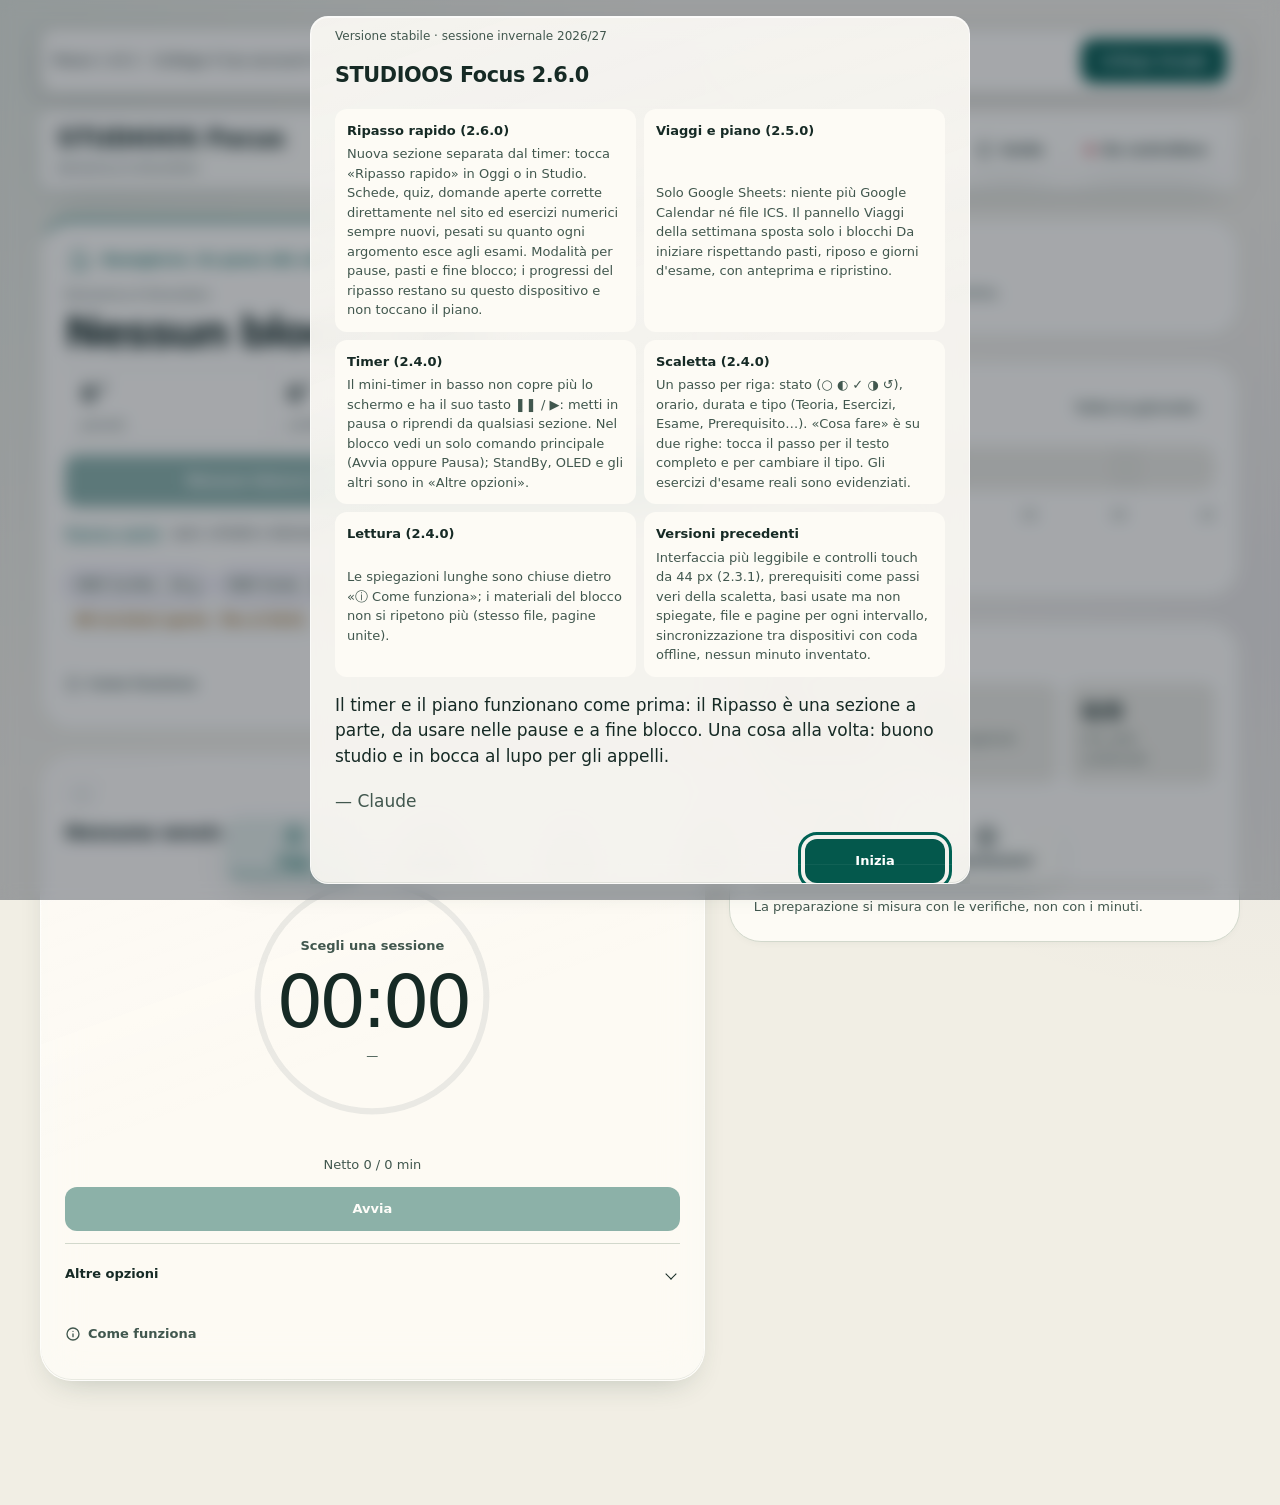
==== index.html @ 2d92e329 "Align installed PWA shell colors with Banco di studio" ====
<!DOCTYPE html>
<html lang="it">
<head>
<meta charset="utf-8">
<meta name="viewport" content="width=device-width, initial-scale=1, viewport-fit=cover">
<meta name="color-scheme" content="light dark">
<meta name="apple-mobile-web-app-capable" content="yes">
<meta name="apple-mobile-web-app-status-bar-style" content="black-translucent">
<meta name="apple-mobile-web-app-title" content="Focus">
<meta name="theme-color" content="#f1eee4" media="(prefers-color-scheme: light)">
<meta name="theme-color" content="#111a16" media="(prefers-color-scheme: dark)">
<link rel="manifest" href="manifest.webmanifest">
<link rel="icon" href="icons/favicon-64.png" sizes="64x64">
<link rel="apple-touch-icon" href="icons/apple-touch-icon.png">
<meta name="mobile-web-app-capable" content="yes">
<meta name="referrer" content="no-referrer">
<meta name="robots" content="noindex,nofollow">
<meta http-equiv="Content-Security-Policy" content="default-src 'self'; script-src 'self' 'sha256-+vy4yaT4BVRBzzBTDCI1Nw9qdZ+/wVOTo+uFR0n8tc4='; style-src 'self' 'unsafe-inline'; img-src 'self' data: blob:; media-src 'self' data: blob:; font-src 'self' data:; connect-src 'self' https://sheets.googleapis.com https://www.googleapis.com https://oauth2.googleapis.com; frame-src 'none'; worker-src 'self'; manifest-src 'self'; base-uri 'self'; form-action 'none'; object-src 'none'">
<title>STUDIOOS Focus</title>
<link rel="stylesheet" href="tokens.css">
<link rel="stylesheet" href="refinement.css">
<link rel="stylesheet" href="interaction.css">
<link rel="stylesheet" href="ios.css">
<link rel="stylesheet" href="liquid.css">
<link rel="stylesheet" href="learning.css">
<!-- Fetch the original scripts together; their execution order and attributes stay intact. -->
<link rel="preload" as="script" href="sync.js">
<link rel="preload" as="script" href="picker-config.js">
<link rel="preload" as="script" href="adapter.js">
<link rel="preload" as="script" href="progress.js">
<link rel="preload" as="script" href="career.js">
<link rel="preload" as="script" href="learning.js">
<link rel="preload" as="script" href="motion.js">
<link rel="preload" as="script" href="navigation.js">
<link rel="preload" as="script" href="app.js">
<link rel="preload" as="script" href="learning-ui.js">
<link rel="preload" as="script" href="liquid.js">
<link rel="preload" as="script" href="prerequisites.js">
<link rel="preload" as="script" href="sections.js">
<link rel="preload" as="script" href="release.js">
<link rel="preload" as="script" href="compact.js">
<link rel="preload" as="script" href="ui-glass-effects.js">
</head>
<body>
<div id="aurora" aria-hidden="true"><i></i><i></i><i></i></div>
<div id="pwaTop" class="pwatop"></div>
<main>
<header class="top">
  <div class="brand"><h1>STUDIOOS Focus</h1><span id="todayLbl">Sessione invernale 2026/27</span></div>
  <button type="button" class="btn ui-glass-guide-open" popovertarget="ui-glass-guide"><svg aria-hidden="true" focusable="false" viewBox="0 0 24 24" width="20" height="20" fill="none" stroke="currentColor" stroke-width="2" stroke-linecap="round" stroke-linejoin="round"><circle cx="12" cy="12" r="9"/><path d="M12 16v-4M12 8h.01"/></svg><span>Guida</span></button>
  <div class="chips" aria-label="Stato dei collegamenti">
    <span id="cSh" class="pill">Sheets …</span><span id="cDb" class="pill">Archivio …</span><span id="cQ" class="pill warn" hidden></span><span id="cSync" class="pill"><i class="syncdot" id="syncDot"></i><span id="syncTxt">Sync</span></span>
  </div>
</header>
<nav id="tabbar" class="bar" role="tablist" aria-label="Sezioni">
  <span id="tabInd" aria-hidden="true"></span>
  <button class="tab" role="tab" data-v="focus" id="t-focus" aria-controls="v-focus"><svg aria-hidden="true" focusable="false" viewBox="0 0 24 24"><circle cx="12" cy="13" r="8"/><path d="M12 9v4l2.5 2.5M9 2h6"/></svg><span class="tlbl" data-short="Oggi">Oggi</span></button>
  <button class="tab" role="tab" data-v="giorno" id="t-giorno" aria-controls="v-giorno"><svg aria-hidden="true" focusable="false" viewBox="0 0 24 24"><rect x="3" y="4" width="18" height="17" rx="3"/><path d="M3 9h18M8 2v4M16 2v4M7 13h4M7 17h7"/></svg><span class="tlbl" data-short="Agenda">Calendario</span></button>
  <button class="tab" role="tab" data-v="piano" id="t-piano" aria-controls="v-piano"><svg aria-hidden="true" focusable="false" viewBox="0 0 24 24"><path d="M4 5h16v11H8l-4 4z"/><path d="M8 9h8M8 12h5"/></svg><span class="tlbl" data-short="Piano">Piano</span><span class="badge" id="pBadge" hidden>0</span></button>
  <button class="tab" role="tab" data-v="registro" id="t-registro" aria-controls="v-registro"><svg aria-hidden="true" focusable="false" viewBox="0 0 24 24"><path d="M6 3h9l4 4v14H6z"/><path d="M14 3v5h5M9 13h7M9 17h5"/></svg><span class="tlbl" data-short="Studio">Studio</span></button>
  <button class="tab" role="tab" data-v="settimana" id="t-settimana" aria-controls="v-settimana"><svg aria-hidden="true" focusable="false" viewBox="0 0 24 24"><path d="M4 20V10M10 20V4M16 20v-7M22 20H2"/></svg><span class="tlbl" data-short="Analisi">Analisi</span></button>
  <button class="tab" role="tab" data-v="impostazioni" id="t-impostazioni" aria-controls="v-impostazioni"><svg aria-hidden="true" focusable="false" viewBox="0 0 24 24"><circle cx="12" cy="12" r="3"/><path d="M19.4 15a1.7 1.7 0 0 0 .3 1.8l.1.1a2 2 0 1 1-2.8 2.8l-.1-.1a1.7 1.7 0 0 0-1.8-.3 1.7 1.7 0 0 0-1 1.5V21a2 2 0 1 1-4 0v-.1a1.7 1.7 0 0 0-1.1-1.5 1.7 1.7 0 0 0-1.8.3l-.1.1a2 2 0 1 1-2.8-2.8l.1-.1a1.7 1.7 0 0 0 .3-1.8 1.7 1.7 0 0 0-1.5-1H3a2 2 0 1 1 0-4h.1A1.7 1.7 0 0 0 4.6 9a1.7 1.7 0 0 0-.3-1.8l-.1-.1a2 2 0 1 1 2.8-2.8l.1.1a1.7 1.7 0 0 0 1.8.3H9a1.7 1.7 0 0 0 1-1.5V3a2 2 0 1 1 4 0v.1a1.7 1.7 0 0 0 1 1.5 1.7 1.7 0 0 0 1.8-.3l.1-.1a2 2 0 1 1 2.8 2.8l-.1.1a1.7 1.7 0 0 0-.3 1.8V9a1.7 1.7 0 0 0 1.5 1H21a2 2 0 1 1 0 4h-.1a1.7 1.7 0 0 0-1.5 1z"/></svg><span class="tlbl" data-short="Opzioni">Impostazioni</span></button>
  
  
  
  
  
</nav>
<div id="recover" class="banner" hidden></div>

<!-- ================= FOCUS ================= -->
<section class="view" id="v-focus" role="tabpanel" aria-labelledby="t-focus">
  <div class="stack">
    <article class="card today" id="todayCard" aria-labelledby="tdHead">
      <div class="daily-greeting"><svg viewBox="0 0 40 40" aria-hidden="true"><path d="M9 18h19v9a9 9 0 0 1-18 0v-9Zm19 2h3a4 4 0 0 1 0 8h-3M9 34h21M15 6c-4 4 4 4 0 8M23 4c-4 4 4 4 0 8"/></svg><span id="dailyGreeting">Il tuo spazio per studiare</span></div>
      <div class="row"><div class="sp"><div class="mute small" id="tdDate"></div><h2 id="tdHead">Oggi</h2></div><button class="pill" id="tdPend" hidden></button></div>
      <div class="tdkpi" id="tdKpi"></div>
      <button class="btn primary big" id="bStudy">Inizia a studiare</button>
      <div id="tdNext" class="small"></div>
      <div id="tdTodo" class="small"></div>
      <p class="small"><a href="ripasso/">Ripasso rapido</a> · quiz, schede e domande aperte per pause, pasti e fine blocco</p>
      <div class="chips" id="tdExams" style="margin-top:8px"></div>
      <p class="small mute exam-focus-date"><strong>OOP · 12 febbraio 2027</strong> <span>Data comunicata a lezione; orario e iscrizione da verificare su AlmaEsami.</span></p>
    </article>
    <article class="card" id="focusCard" aria-labelledby="fTitle">
      <div class="hero-top hideable"><span id="fSub" class="pill">—</span><span id="fTime" class="mute small"></span><span class="sp"></span><span id="fFlag" class="flag"></span></div>
      <h2 id="fTitle" class="hideable">Nessuna sessione aperta</h2>
      <div class="ring-wrap">
        <div id="breath" hidden></div>
        <svg id="ring" viewBox="0 0 300 300" aria-hidden="true">
          <defs><linearGradient id="rg" x1="0" y1="0" x2="1" y2="1"><stop offset="0" stop-color="var(--tint)"/><stop offset="1" stop-color="var(--acc)"/></linearGradient></defs>
          <circle class="track" cx="150" cy="150" r="132"/>
          <circle class="ph" id="ringPh" cx="150" cy="150" r="132"/>
          <circle class="net" id="ringNet" cx="150" cy="150" r="114"/>
        </svg>
        <div class="ring-center"><div id="phase" aria-live="polite">Scegli una sessione</div><div id="timer" role="timer" aria-label="Tempo">00:00</div><div id="nextInfo" class="mute small">—</div></div>
      </div>
      <p class="center small hideable" id="netInfo">Netto 0 / 0 min</p>
      <p class="plan hideable" id="planInfo"></p>
      <div class="controls hideable">
        <button class="btn primary" id="bStart" disabled>Avvia</button>
        <button class="btn" id="bPause" disabled>Pausa</button>
        <button class="btn" id="bInt" disabled>Interrompi</button>
        <button class="btn" id="bExt" disabled hidden>+10 min</button>
        <button class="btn" id="bDone" disabled>Concludi…</button>
      </div>
      <details class="more-ctl hideable"><summary>Altre opzioni</summary><div class="controls minor">
        <button class="btn ghost" id="bStandby">StandBy</button>
        <button class="btn ghost" id="bOled" aria-pressed="false">OLED</button>
        <button class="btn ghost" id="bFull">Schermo intero</button>
        <button class="btn ghost" id="bHide">Solo timer</button>
        <button class="btn ghost" id="bTired" disabled title="Cicli più brevi e pause più lunghe da adesso">Sono stanco</button>
      </div></details>
      <p class="center mute small hideable kbd-help"><span class="kbd">Spazio</span> avvia/pausa · <span class="kbd">C</span> concludi · <span class="kbd">S</span> StandBy · <span class="kbd">O</span> OLED · <span class="kbd">E</span> +10 min · <span class="kbd">F</span> schermo intero · <span class="kbd">1–6</span> sezioni</p>
    </article>
    <article class="card study-checkin" id="studyCheckin" hidden>
      <details id="studyCheckinDetails"><summary>Il punto dello studio <span class="small mute" id="studyCheckinHint">Argomento e come ti senti</span></summary>
        <label for="studyTopic">Argomento su cui stai lavorando</label><select id="studyTopic"></select>
        <label for="studyActivity">Attività di questo intervallo</label><select id="studyActivity"><option value="">Non classificata</option><option value="theory">Teoria e richiamo</option><option value="practice">Esercizi e laboratorio</option><option value="exam">Simulazione d'esame</option></select>
        <div class="study-ratings" id="studyRatings"></div>
        <label for="studyCheckpointNote">Punto raggiunto, pagina o esercizio</label><input id="studyCheckpointNote" maxlength="1000" placeholder="Es. E2.2, primo tentativo: da controllare i segni">
        <div class="row"><button class="btn" id="studySave">Salva il punto</button><button class="btn ghost" id="studyTutor">Chiedi al tutor</button></div>
        <p class="small mute">Le valutazioni sono facoltative. Il tempo conta solo dopo la conferma della sessione; il punto si sincronizza con il timer.</p>
      </details>
      <div id="studyPrerequisites"></div>
    </article>
    <article class="card" id="scalettaCard" hidden>
      <div class="row"><h3 class="sp">Scaletta del blocco</h3><span id="stepCount" class="mute small"></span></div>
      <ol class="steps" id="steps"></ol>
      <p class="mute small steps-hint">○ da iniziare · ◐ in corso · ✓ fatto · ◑ parziale · ↺ da recuperare. Tocca un passo per il testo completo. L'esito del blocco si conferma con «Concludi».</p>
    </article>
    <article class="card" id="detail" hidden>
      <details><summary>Criterio di completamento</summary><pre class="cons" id="dCrit"></pre></details>
      <details><summary>Consegna completa</summary><pre class="cons" id="dCons"></pre></details>
      <details><summary>Materiali</summary><div id="dMatList" class="small"></div><pre class="cons" id="dMat" hidden></pre><p><a id="dOpen" href="#" target="_blank" rel="noopener">Apri la cartella o il file su Drive</a> <span class="mute small">(il timer continua)</span></p></details>
      <label for="notes">Note della sessione (punto di arresto, pagina, esercizio)</label>
      <textarea id="notes" rows="3"></textarea>
      <details><summary>Errori di questo blocco</summary>
        <div id="errList" class="small"></div>
        <label for="eTxt">Errore o lacuna</label><input id="eTxt" type="text">
        <label for="eFix">Correzione o regola giusta</label><input id="eFix" type="text">
        <div class="row" style="margin-top:6px"><button class="btn" id="bErr">Registra errore</button></div>
      </details>
    </article>
  </div>
  <div class="stack side">
    <article class="card" id="nextCard"><h3>Adesso</h3><div id="nextBody" class="small">—</div></article>
    <article class="card"><div class="row"><h3 class="sp" id="miniLbl">Oggi</h3><button class="btn ghost" id="goDay">Tutta la giornata</button></div>
      <div class="tl" id="tlMini" aria-hidden="true"></div><div class="tl-ax"><span>07</span><span>10</span><span>13</span><span>16</span><span>19</span><span>22</span></div>
      <div id="mini" class="small"></div></article>
    <article class="card" id="stats"><h3>Bilancio del giorno</h3><div id="statBody" class="small">—</div></article>
  </div>
</section>

<!-- ================= GIORNO ================= -->
<section class="view" id="v-giorno" role="tabpanel" aria-labelledby="t-giorno">
  <article class="card">
    <div class="daynav"><button class="btn" id="dPrev" aria-label="Giorno precedente">‹</button><strong id="dLabel">—</strong><button class="btn" id="dToday">Oggi</button><button class="btn" id="dNext" aria-label="Giorno successivo">›</button></div>
    <div class="tl" id="tlDay" aria-hidden="true"></div><div class="tl-ax"><span>07:00</span><span>10:00</span><span>13:00</span><span>16:00</span><span>19:00</span><span>22:30</span></div>
    <div id="dayKpi" class="kpis"></div>
    <div id="sessions"><p class="mute ui-initial-loading">Caricamento…</p></div>
    <div class="row"><button class="btn ghost" id="bReload">Aggiorna da PROGRAMMA</button><span class="mute small sp">Orari e minuti vengono da PROGRAMMA (Google Sheets).</span></div>
  </article>
</section>

<!-- ================= SETTIMANA ================= -->
<section class="view" id="v-settimana" role="tabpanel" aria-labelledby="t-settimana">
  <article class="card learning-card" aria-labelledby="learningTitle">
    <div class="row"><div class="sp"><span class="eyebrow">Quello che hai fatto davvero</span><h2 id="learningTitle">Il tuo ritmo</h2></div><button class="btn ghost" id="studyContext">Copia contesto per il tutor</button></div>
    <p class="small mute" id="learningInfo"></p><div id="learningKpis" class="kpis"></div>
    <div id="learningDays" class="learning-days" aria-label="Studio confermato negli ultimi 14 giorni"></div>
    <details><summary>Attività, energia e concentrazione</summary><div id="learningActivity"></div><div id="learningRatings"></div><div id="learningInterruptions"></div></details>
    <details><summary>Le fasce in cui studi</summary><div id="learningHeat" class="learning-heat"></div><p class="small mute">Minuti misurati per ora di Roma. I suggerimenti richiedono almeno 5 sessioni e 3 giorni; concentrazione ed energia sono autovalutazioni.</p></details>
    <details><summary>Pesi basati sui tempi reali</summary><div id="learningWeights"></div><p class="small mute">Una proposta richiede almeno 5 blocchi verificati su 3 giorni, contenuti invariati e tempo misurato. Le correzioni suggerite restano entro ±20% e richiedono approvazione.</p></details>
  </article>
  <article class="card topic-card" aria-labelledby="topicTitle">
    <div class="row"><h2 id="topicTitle" class="sp">Argomento per argomento</h2><select id="topicSubject" aria-label="Materia degli argomenti"><option value="">Tutte</option><option>MDP</option><option>BD</option><option>MN</option><option>OOP</option><option>RETI</option></select></div>
    <input id="topicSearch" type="search" placeholder="Cerca un argomento" aria-label="Cerca un argomento"><div id="topicList"></div>
    <p class="small mute">Copertura dichiarata, tempo misurato, fiducia e prove autonome restano separati. Se la consegna non distingue le unità, il dato è a livello di blocco. I minuti di blocchi con più argomenti restano non attribuiti finché scegli l'argomento.</p>
  </article>
  <article class="card progress-card" aria-labelledby="prTitle">
    <div class="row"><div class="sp"><span class="eyebrow">Un passo alla volta</span><h2 id="prTitle">La tua preparazione</h2></div><select id="prSubject" aria-label="Materia per le percentuali"><option value="">Tutte le materie</option><option>MDP</option><option>BD</option><option>MN</option><option>OOP</option><option>RETI</option></select></div>
    <p class="small mute">Copertura del piano attivo basata sui completamenti dichiarati. Il timer, da solo, non completa le attività.</p>
    <div id="prMetrics" class="progress-grid"></div><details class="ui-glass-details"><summary>Qualità e limiti dei dati</summary><p id="prQuality" class="small mute"></p></details>
    <details class="formula-details"><summary>Come vengono calcolate le percentuali</summary><div class="small">
      <p>Per ogni blocco attivo: G = minuti netti di PROGRAMMA; d = durata di ciascun passaggio, pause escluse. Il peso del passaggio è <b>w = G × d / somma(d)</b>. Un passaggio conta solo nello stato «Completato». «In corso», «Parziale» e «Da recuperare» contano 0.</p>
      <p><b>Preparazione = 100 × somma(w completati) / somma(G attivi).</b> Quando mancano orari dettagliati uso le quote esplicite di minuti; altrimenti una sola attività per il blocco, che richiede anche la verifica finale completata. I blocchi senza consegna restano nel denominatore e contano solo con un esito autonomo registrato.</p>
      <p><b>Teoria, pratica, esame = 100 × somma(w completati del tipo) / somma(w previsti del tipo).</b> Per «Esame · prove» e per le attività senza suddivisione servono anche il completamento della verifica finale del blocco o un esito autonomo con prova registrata. Denominatore assente: N/D. Arrotondamento per difetto a un decimale.</p>
      <p>La classificazione automatica dal testo è una <b>[Stima]</b>: teoria e ripasso → teoria; esercizi e correzioni → pratica; simulazioni e prove a tempo → esame. Passaggi misti o non riconoscibili restano da classificare: puoi assegnare il tipo nella scaletta. Il riepilogo segnala quanti minuti non sono ancora attribuiti.</p>
      <p>Gli esiti Focus valgono per la versione dei contenuti verificata, senza sommare duplicati o minuti del registro. Le checklist precedenti senza riferimento ai contenuti vanno riconfermate dalla scaletta. Queste percentuali descrivono il piano: non sono un voto, una probabilità di superamento o l'esito ufficiale dell'esame.</p>
    </div></details>
  </article>
  <article class="card career-card" id="careerCard" aria-labelledby="crTitle">
    <div class="row"><div class="sp"><span class="eyebrow" id="crProg">Università di Bologna</span><h2 id="crTitle">La tua carriera</h2></div><button class="btn ghost" id="crAsk" type="button">Aggiorna</button></div>
    <p class="small career-fresh" id="crFresh" role="status"></p>
    <div id="crBody"></div>
    <details class="formula-details" id="crAllBox"><summary>Tutti gli insegnamenti</summary><div id="crAll" class="career-all"></div></details>
    <p class="small mute">Letti in sola lettura da AlmaEsami e Studenti Online tramite UniBoh sul tuo PC; nessuna iscrizione è automatica. Medie solo sui voti verbalizzati (30 e lode vale 30, idoneità escluse). Un dato non letto resta «non disponibile», mai zero.</p>
  </article>
  <article class="card"><div class="row"><h2 class="sp" id="wkLbl">Settimana</h2><button class="btn" id="wPrev" aria-label="Settimana precedente">‹</button><button class="btn" id="wNext" aria-label="Settimana successiva">›</button></div>
    <div id="wkKpi" class="kpis"></div>
    <div class="days7" id="days7"></div>
    <div id="wkSubj" style="display:grid;gap:8px"></div>
    <p class="mute small">Barra piena: minuti registrati in PROGRAMMA o confermati in Focus (il valore più alto, senza sommarli). Il tempo da solo non prova la preparazione.</p>
  </article>
  <article class="card"><h2>Analisi del piano</h2><p class="small mute" id="anInfo"></p>
    <h3>Ore per materia</h3><div class="bars" id="anHours"></div><p class="small mute">Barra chiara: pianificato nel piano attivo · barra piena: svolto (massimo tra registro e Focus confermato, mai sommati).</p>
    <h3>Carico settimanale</h3><div class="wkbars" id="anWeeks"></div><details class="ui-glass-details"><summary>Legenda del carico settimanale</summary><p class="small mute" id="anLimit">Colonna: minuti pianificati per settimana (lunedì-domenica). In rosso le settimane oltre il limite del piano.</p></details>
    <details class="ui-glass-details"><summary><h3>Fattibilità e scenari</h3></summary><div id="anFeas" class="small"></div></details>
    <details class="ui-glass-details"><summary><h3>Esercizi, verifiche e simulazioni</h3></summary><div id="anEx" class="small"></div></details>
    <details class="ui-glass-details"><summary><h3>Stima del voto</h3></summary><div id="anGrade" class="small"></div></details></article>
  <article class="card"><h3>Appelli</h3><p class="small mute exam-focus-note">5 esami in preparazione: MDP, BD, MN, OOP e RETI. Per OOP il <strong>12/02/2027</strong> è stato comunicato a lezione; orario e iscrizione da verificare su AlmaEsami.</p><div id="exams"></div></article>
  <article class="card"><h3>Simula la media</h3><p class="small mute">Un'ipotesi personale: non cambia i voti di AlmaEsami.</p><label for="averageExam">Esame da sostenere</label><select id="averageExam"></select><label for="averageGrade">Voto ipotetico</label><input id="averageGrade" type="number" min="18" max="30" step="1" value="27"><p id="averageResult" role="status"></p></article>
</section>

<!-- ================= REGISTRO ================= -->
<section class="view" id="v-registro" role="tabpanel" aria-labelledby="t-registro">
  <article class="card"><div class="row"><h2 class="sp">Materiali</h2><select id="mFilter" aria-label="Materia" style="width:auto"><option value="">Tutte</option><option>MDP</option><option>BD</option><option>MN</option><option>OOP</option><option>RETI</option></select></div>
    <input id="mSearch" type="search" placeholder="Cerca file o argomento (es. normalizzazione, polimorfismo, lab)" aria-label="Cerca materiali">
    <div id="mList" class="small"></div></article>
  <article class="card"><h2>Ripassi di oggi</h2><p class="small mute">Errori registrati da rifare a intervalli crescenti (1, 3, 7, 14, 30 giorni). Rispondi prima di guardare la correzione.</p><div id="rvList" class="small"></div><p class="small"><a href="ripasso/">Apri il Ripasso rapido</a>: domande sugli argomenti che tornano più spesso agli esami, con correzione delle risposte aperte.</p></article>
  <article class="card"><h2>Simulazioni d'esame</h2>
    <div class="row"><select id="smMat" aria-label="Materia" style="width:auto"><option>MDP</option><option>BD</option><option>MN</option><option>OOP</option><option>RETI</option></select><input id="smName" type="text" placeholder="Prova (es. Giugno 2024)" class="sp"></div>
    <div class="row"><input id="smScore" type="number" step="0.5" placeholder="Punti" style="width:90px"><input id="smMax" type="number" value="30" style="width:80px" aria-label="Punteggio massimo"><input id="smMin" type="number" placeholder="Minuti" style="width:90px"><input id="smErr" type="text" placeholder="Errori principali" class="sp"></div>
    <div class="row"><button class="btn" id="bSim">Registra simulazione</button></div>
    <div id="smList" class="small"></div></article>
  <article class="card"><div class="row"><h2 class="sp">Errori registrati</h2><select id="eFilter" aria-label="Filtra per materia" style="width:auto"><option value="">Tutte le materie</option><option>MDP</option><option>BD</option><option>MN</option><option>OOP</option><option>RETI</option></select></div>
    <input id="eSearch" type="search" placeholder="Cerca negli errori" aria-label="Cerca negli errori">
    <div id="allErr" class="small"></div></article>
  <article class="card"><h3>Sessioni confermate</h3><div id="runList" class="small"></div></article>
  <article class="card"><h3>Backup ed esportazione</h3>
    <div class="row"><button class="btn" id="bExport">Genera JSON</button><button class="btn" id="bCopy">Copia</button></div>
    <textarea id="expTxt" rows="4" readonly aria-label="Dati esportati"></textarea>
    <div class="row"><button class="btn" id="bPlanOff">Scarica il piano per la versione offline</button></div>
    <label for="impFile">Ripristina da un backup JSON (unisce senza duplicare)</label><input id="impFile" type="file" accept="application/json,.json"></article>
</section>

<!-- ================= PIANO (tutor e ridistribuzione) ================= -->
<section class="view" id="v-piano" role="tabpanel" aria-labelledby="t-piano">
  <article class="card"><span class="eyebrow">Il piano resta il riferimento</span><h2>Il tuo piano, aggiornato</h2><details class="ui-glass-details"><summary>Regole e quote del piano</summary><div id="planRules" class="small"></div></details><p class="small mute">Il piano cambia solo con una proposta che approvi tu.</p><button class="btn" id="pDraft">Prepara richiesta di recupero</button><p class="small mute">Somma i minuti mancanti dei blocchi passati e prepara la richiesta qui sotto: puoi modificarla prima di inviarla.</p></article>
  <article class="card"><div class="row"><h2 class="sp">Tutor e ridistribuzione</h2><button class="btn" id="pReload">Aggiorna</button></div>
    <details class="ui-glass-details"><summary>Come arrivano le proposte</summary><p class="small mute" id="pInfo">Proposte e domande del tutor. Con «Approva» la modifica entra nel piano entro un'ora, se rispetta pasti, pause e limiti.</p></details>
    <div id="pNotes"></div></article>
  <article class="card"><h3>Domande del tutor</h3><div id="pQ"></div></article>
  <article class="card"><h3>Proposte da approvare</h3><div id="pProp"></div></article>
  <article class="card"><h3>Chiedi una ridistribuzione</h3>
    <div class="chips" id="pChips"><button class="chipbtn">Oggi ho iniziato in ritardo</button><button class="chipbtn">Sono indietro su una materia</button><button class="chipbtn">Domani ho meno tempo</button><button class="chipbtn">Blocco troppo lungo o stanchezza</button><button class="chipbtn">Argomento più difficile del previsto</button><button class="chipbtn">Vorrei un giorno più leggero</button></div>
    <label for="pReq">Cosa è successo e cosa ti serve (orari, materia, blocchi)</label><textarea id="pReq" rows="3"></textarea>
    <div class="row"><button class="btn primary" id="pSend">Invia al tutor</button></div>
    <p class="small mute">Il tutor risponde con proposte da approvare qui sopra. Inviare una richiesta non cambia il piano.</p></article>
  <article class="card"><h3>Storico</h3><div id="pHist" class="small"></div></article>
</section>

<!-- ================= IMPOSTAZIONI ================= -->
<section class="view" id="v-impostazioni" role="tabpanel" aria-labelledby="t-impostazioni">
  <article class="card"><details><summary>Salute del sistema</summary><div id="systemHealth"></div><p class="small mute">Ogni stato deriva dall'ultima evidenza disponibile. Un processo senza data verificata resta «da verificare».</p></details></article>
  <article class="card"><h2>Timer</h2>
    <div class="row"><div class="sp"><label for="sWork">Durata studio (min)</label><input id="sWork" type="number" min="10" max="120"></div><div class="sp"><label for="sBreak">Pausa (min)</label><input id="sBreak" type="number" min="3" max="30"></div></div>
    <label><input id="sAuto" type="checkbox"> Pausa automatica allo scadere</label>
    <label><input id="sResume" type="checkbox"> Ripresa automatica dopo la pausa</label>
    <label><input id="sSmart" type="checkbox"> Pause intelligenti (scaletta del blocco, stanchezza, interruzioni, pasti, fine blocco)</label>
    <label><input id="sBreathe" type="checkbox"> Respirazione guidata durante la pausa</label>
    <label><input id="sWake" type="checkbox"> Tieni lo schermo acceso durante lo studio</label>
    <div class="row"><div class="sp"><label for="sSound">Suono</label><select id="sSound"><option value="soft">Morbido</option><option value="bell">Campana</option><option value="alarm">Sveglia</option><option value="none">Nessuno</option></select></div>
      <div class="sp"><label for="sVol">Volume</label><input id="sVol" type="range" min="0" max="1" step="0.05"></div></div>
    <div class="row"><div class="sp"><label for="sAmb">Suono ambientale durante lo studio</label><select id="sAmb"><option value="none">Nessuno</option><option value="rain">Pioggia</option><option value="wind">Vento</option><option value="water">Acqua</option><option value="night">Notte</option><option value="pink">Rumore rosa</option></select></div>
      <div class="sp"><label for="sAmbVol">Volume ambientale</label><input id="sAmbVol" type="range" min="0" max="1" step="0.05"></div></div>
    <label><input id="sHaptic" type="checkbox"> Vibrazione (dove il dispositivo la consente)</label>
    <div class="row"><button class="btn" id="bTest">Prova il suono</button><button class="btn" id="bNotif">Attiva notifiche</button></div>
    <p class="small mute">Gli avvisi suonano solo con la pagina aperta. Se il telefono sospende la pagina, al ritorno il timer si ricalcola dagli orari reali, ma l'avviso perso non suona.</p>
  </article>
  <article class="card"><h2>Aspetto</h2>
    <label for="sAtmosphere">Atmosfera</label><select id="sAtmosphere"><option value="cozy">Studio accogliente</option><option value="essential">Essenziale</option></select>
    <label for="sMotion">Movimento</label><select id="sMotion"><option value="elastic">Elastico</option><option value="soft">Morbido</option></select>
    <label for="sGlass">Vetro</label><div class="glass-slider"><span aria-hidden="true">Trasparente</span><input id="sGlass" type="range" min="0" max="100" step="5" aria-describedby="sGlassHelp"><span aria-hidden="true">Colorato</span></div>
    <details class="ui-glass-details"><summary>Dettagli sulla trasparenza</summary><p class="small mute" id="sGlassHelp">Come il cursore Liquid Glass di iOS 27: più a destra il vetro diventa più coprente e leggibile. Con «Riduci trasparenza» del sistema il vetro è sempre pieno.</p></details>
    <div class="row"><div class="sp"><label for="sLook">Stile</label><select id="sLook"><option value="auto">Automatico (vetro adattivo)</option><option value="glass">Vetro (ispirato a Liquid Glass)</option><option value="std">Standard</option></select></div>
      <div class="sp"><label for="sTheme">Tema</label><select id="sTheme"><option value="auto">Come il sistema</option><option value="light">Chiaro</option><option value="dark">Scuro</option></select></div></div>
    <div class="row"><div class="sp"><label for="sNight">StandBy notturno (rosso)</label><select id="sNight"><option value="auto">Automatico 22:00–07:00</option><option value="on">Sempre</option><option value="off">Mai</option></select></div></div>
    <label><input id="sRm" type="checkbox"> Riduci le animazioni</label>
    <p class="small mute" id="platInfo"></p>
  </article>
  <article class="card"><h2>Aggiungi alla schermata Home</h2>
    <button type="button" class="btn ui-glass-guide-open" popovertarget="ui-glass-install"><svg aria-hidden="true" focusable="false" viewBox="0 0 24 24" width="20" height="20" fill="none" stroke="currentColor" stroke-width="2" stroke-linecap="round" stroke-linejoin="round"><circle cx="12" cy="12" r="9"/><path d="M12 16v-4M12 8h.01"/></svg><span>Istruzioni per il tuo dispositivo</span></button>
    <div id="ui-glass-install" class="ui-glass-dialog" popover="auto" role="dialog" aria-labelledby="ui-glass-install-title">
      <div class="ui-glass-dialog-head"><h2 id="ui-glass-install-title">Installa Focus</h2><button type="button" class="btn ui-glass-close" popovertarget="ui-glass-install" popovertargetaction="hide" aria-label="Chiudi istruzioni" autofocus><svg aria-hidden="true" focusable="false" viewBox="0 0 24 24" width="20" height="20" fill="none" stroke="currentColor" stroke-width="2" stroke-linecap="round"><path d="m6 6 12 12M18 6 6 18"/></svg></button></div>
      <div class="install" id="installTxt"></div>
    </div>
  </article>
</section>
</main>

<!-- Native disclosure: no application events, storage, or routing changes. -->
<div id="ui-glass-guide" class="ui-glass-dialog" popover="auto" role="dialog" aria-labelledby="ui-glass-guide-title">
  <div class="ui-glass-dialog-head"><h2 id="ui-glass-guide-title">Il tuo spazio per studiare</h2><button type="button" class="btn ui-glass-close" popovertarget="ui-glass-guide" popovertargetaction="hide" aria-label="Chiudi guida" autofocus><svg aria-hidden="true" focusable="false" viewBox="0 0 24 24" width="20" height="20" fill="none" stroke="currentColor" stroke-width="2" stroke-linecap="round"><path d="m6 6 12 12M18 6 6 18"/></svg></button></div>
  <div class="ui-glass-help-body">
    <h3>La sessione attiva</h3>
    <ul><li>Scegli il blocco da <strong>Oggi</strong> o dal <strong>Calendario</strong>, poi tocca <strong>Avvia</strong>.</li><li>Usa <strong>Pausa</strong> o <strong>Interrompi</strong> quando ti fermi.</li><li>Con <strong>Concludi</strong> confermi l’esito: il tempo da solo non completa il lavoro.</li></ul>
    <h3>Dettagli, quando servono</h3>
    <ul><li>Le <strong>scadenze d’esame</strong> e i loro avvisi restano nel riepilogo di oggi.</li><li>La <strong>scaletta</strong> conserva passaggi, materiali e criteri di completamento.</li><li><strong>Come funziona</strong> e le legende spiegano i dati accanto alla loro sezione.</li></ul>
    <h3>Le altre sezioni</h3>
    <ul><li><strong>Piano</strong>: richieste al tutor e proposte da approvare.</li><li><strong>Studio</strong>: materiali, ripasso, registro e backup.</li><li><strong>Analisi</strong>: ritmo, argomenti, piano ed esami.</li><li><strong>Impostazioni</strong>: timer, aspetto, collegamenti e installazione.</li></ul>
    <h3>Tastiera</h3>
    <p><strong>Spazio</strong> avvia o mette in pausa; <strong>C</strong> conclude; <strong>1–6</strong> cambia sezione. I comandi non si attivano mentre scrivi nei campi.</p>
    <p class="small mute">Chiudi questa guida con il pulsante in alto, con <strong>Esc</strong> o toccando fuori dal pannello.</p>
  </div>
</div>


<div class="sheet" id="mDone" role="dialog" aria-modal="true" aria-labelledby="mdT"><div><span class="grab" aria-hidden="true"></span>
  <h2 id="mdT">Concludi la sessione</h2>
  <p class="small" id="mdInfo"></p>
  <pre class="cons small" id="mdCrit"></pre>
  <label for="mdOut">Esito (diventa lo Stato del registro solo quando lo scrivi)</label>
  <select id="mdOut"><option>Affrontato</option><option>Parziale</option><option>Da consolidare</option><option>Verificato autonomamente</option></select>
  <label for="mdEv">Prova osservabile (obbligatoria per «Verificato autonomamente»: esercizio, output, punteggio)</label><textarea id="mdEv" rows="3"></textarea>
  <label><input type="checkbox" id="mdSelf"> Ho svolto la verifica senza soluzioni né aiuti</label>
  <details><summary>Note di studio per il tutor (facoltative)</summary>
  <label for="mdDiff">Difficoltà incontrata</label><input id="mdDiff" type="text">
  <label for="mdRedo">Esercizio da rifare</label><input id="mdRedo" type="text">
  <label for="mdRev">Argomento da ripassare</label><input id="mdRev" type="text"></details>
  <label>Concentrazione percepita</label><div class="stars" id="mdStars" role="radiogroup" aria-label="Concentrazione da 1 a 5"></div>
  <div id="mdLearning"></div>
  <label><input type="checkbox" id="mdArchiveOnly"> Salva solo nell'archivio Focus, senza scrivere PROGRAMMA</label>
  <div class="row" style="margin-top:6px"><button class="btn primary" id="mdOk">Conferma sessione</button><button class="btn" id="mdKeep">Torna allo studio</button><button class="btn ghost" id="mdDrop">Scarta (non conta)</button></div>
</div></div>
<div class="sheet" id="mInt" role="dialog" aria-modal="true" aria-labelledby="miT"><div><span class="grab" aria-hidden="true"></span>
  <h2 id="miT">Interruzione</h2>
  <label for="miR">Motivo</label><select id="miR"><option>Telefono / notifiche</option><option>Persona / ambiente</option><option>Stanchezza</option><option>Materiale non trovato</option><option>Argomento bloccante</option><option>Altro</option></select>
  <div class="row" style="margin-top:6px"><button class="btn primary" id="miOk">Registra e metti in pausa</button><button class="btn" id="miNo">Annulla</button></div>
</div></div>
<div class="sheet" id="mReg" role="dialog" aria-modal="true" aria-labelledby="mrT"><div><span class="grab" aria-hidden="true"></span>
  <h2 id="mrT">Scrivi nel registro PROGRAMMA</h2><p class="small" id="mrInfo"></p>
  <div class="row"><button class="btn primary" id="mrOk">Scrivi</button><button class="btn" id="mrNo">Annulla</button></div>
</div></div>
<div id="island" role="group" aria-label="Timer in corso"><button id="isGo" aria-label="Torna al timer"><span class="dot"></span><span id="isPh">Studio</span><span id="isT">00:00</span></button><button id="isPause" aria-label="Pausa">❚❚</button></div>
<div id="toasts" aria-live="polite"></div>
<div id="standby" role="dialog" aria-label="Modalità StandBy">
  <div id="sbGrid">
    <div class="sbw" id="sbLeft"><span class="lbl" id="sbLblL">Timer</span><div id="sbBig">00:00</div><div id="sbSub">—</div></div>
    <div class="sbw" id="sbRight"><span class="lbl" id="sbLblR">Avanzamento</span><div class="inner" id="sbInner"></div></div>
  </div>
  <div id="sbCtl"><button id="sbPause">Pausa</button><button id="sbExt">+10 min</button><button id="sbNight">Notte</button><button id="sbExit">Esci</button></div>
</div>
<div class="sr" aria-live="assertive" id="announce"></div>



<script src="sync.js"></script>
<script src="picker-config.js"></script>
<script src="adapter.js"></script>
<script src="progress.js"></script>
<script src="career.js"></script>
<script src="learning.js"></script>
<script src="motion.js"></script>
<script src="navigation.js"></script>
<script src="app.js"></script>
<script src="learning-ui.js"></script>
<script src="liquid.js"></script>
<script src="prerequisites.js"></script>
<script src="sections.js"></script>
<script src="release.js"></script>
<script src="compact.js"></script>
<script src="ui-glass-effects.js"></script>
<script id="ui-glass-controls">
/* ui-glass-controls: keep application shortcuts behind the open help surface. */
(function () {
  "use strict";
  const uiGlassOpeners = new WeakMap();
  document.addEventListener("beforetoggle", function (event) {
    if (event.target.matches(".ui-glass-dialog") && event.newState === "open") {
      uiGlassOpeners.set(event.target, document.activeElement);
    }
  }, true);
  document.addEventListener("toggle", function (event) {
    if (event.target.matches(".ui-glass-dialog") && event.newState === "closed") {
      const uiGlassOpener = uiGlassOpeners.get(event.target);
      const uiGlassFocus = document.activeElement;
      const uiGlassNeedsRestore = uiGlassFocus === document.body || uiGlassFocus === document.documentElement || event.target.contains(uiGlassFocus);
      if (uiGlassNeedsRestore && uiGlassOpener && uiGlassOpener.isConnected && !document.querySelector(".ui-glass-dialog:popover-open")) {
        uiGlassOpener.focus({preventScroll: true});
      }
      uiGlassOpeners.delete(event.target);
    }
  }, true);
  document.addEventListener("keydown", function (event) {
    if (document.querySelector(".ui-glass-dialog:popover-open")) {
      event.stopImmediatePropagation();
    }
  }, true);
})();
</script>
<script src="travel.js"></script>
<script src="travel-ui.js"></script>
</body>
</html>
---- tokens.css ----
/* STUDIOOS Focus · presentation tokens. No runtime dependency or remote font. */
:root {
  --surface-canvas: #f1eee4;
  --surface-card: #fdfbf5;
  --surface-inset: #eae8de;
  --text-primary: #162a25;
  --text-secondary: #41574e;
  --text-tertiary: #465c52;
  --accent-primary: #006254;
  --ok: #216f48;
  --warn: #875207;
  --bad: #b52635;
  --MDP: #5949b8;
  --BD: #08715a;
  --MN: #a9490a;
  --FIS: #ad1e57;
  --OOP: #245fc1;
  --RETI: #426e1a;
  --type-theory: var(--MDP);
  --type-practice: var(--BD);
  --type-laboratory: var(--OOP);
  --type-recall: var(--RETI);
  --type-exam: var(--warn);
  --type-prerequisite: var(--FIS);
  --glass-tint: .5;
  --glass-clear: 60%;
  --glass-range: 26%;
  --glass-blur: 20px;
  --glass-saturation: 165%;
  --glass-brightness: 1.02;
  --glass-bg: color-mix(in srgb, var(--surface-card) calc(var(--glass-clear) + var(--glass-tint) * var(--glass-range)), transparent);
  --glass-panel-bg: color-mix(in srgb, var(--surface-card) calc(84% + var(--glass-tint) * 12%), transparent);
  --glass-border: #ffffffa6;
  --glass-edge: var(--glass-border);
  --glass-highlight: #ffffff36;
  --glass-highlight-soft: #ffffff12;
  --glass-specular: inset 0 1px 0 #ffffffa6, inset 0 -1px 0 #193b2a17;
  --glass-shadow: 0 12px 32px -16px #29443552;
  --line: #d2d8cc;
  --field-edge: color-mix(in srgb, var(--text-secondary) 72%, var(--surface-card));
  --depth-1: 0 3px 12px -8px #2944352b;
  --depth-2: 0 12px 32px -16px #29443541;
  --depth-3: 0 24px 64px -20px #162a2552;
  --radius-12: 12px;
  --radius-18: 18px;
  --radius-24: 24px;
  --radius-32: 32px;
  --radius-outer: var(--radius-32);
  --radius-inner: var(--radius-12);
  --space-4: 4px;
  --space-8: 8px;
  --space-12: 12px;
  --space-16: 16px;
  --space-24: 24px;
  --space-32: 32px;
  --pad-card: var(--space-24);
  --font-12: .75rem;
  --font-13: .8125rem;
  --font-15: .9375rem;
  --font-17: 1.0625rem;
  --font-20: 1.25rem;
  --font-24: 1.5rem;
  --font-34: 2.125rem;
  --f-body: -apple-system, "SF Pro Text", system-ui, sans-serif;
  --f-display: -apple-system, "SF Pro Display", system-ui, sans-serif;
  --spring-snappy: cubic-bezier(.22, 1, .36, 1);
  --spring-smooth: cubic-bezier(.32, .72, 0, 1);
  --spring-bouncy: cubic-bezier(.34, 1.24, .64, 1);
  --duration-fast: 180ms;
  --duration-control: 280ms;
  --duration-sheet: 450ms;
  --ease-spring: var(--spring-snappy);
  --ease-sheet: var(--spring-smooth);
  --motion-feedback-time: 120ms;
  --motion-reveal-time: var(--duration-fast);
  --motion-overlay-time: var(--duration-control);
  --motion-quiet-ease: var(--spring-smooth);
  --motion-breath-time: 8s;
  --motion-loading-time: 1.4s;
  --z-base: 1;
  --z-sticky: 10;
  --z-floating-glass: 50;
  --z-sheet-drawer: 100;
  --z-modal: 200;
  --z-toast: 300;
  --bg: var(--surface-canvas);
  --surface: var(--surface-card);
  --ink: var(--text-primary);
  --mute: var(--text-secondary);
  --acc: var(--accent-primary);
  --tint: var(--acc);
  --action-bg: color-mix(in srgb, var(--tint) 82%, #162a25);
  --action-ink: #fff;
  --r-card: var(--radius-outer);
  --r-inner: var(--radius-inner);
  --r-field: var(--radius-12);
  --r-sheet: var(--radius-32);
  --r-btn: 9999px;
  --r-cap: 9999px;
  --ease: var(--ease-spring);
  --spring: var(--ease-spring);
  --glass: var(--glass-bg);
  --glass-fill: var(--glass-bg);
  --glass-hi: var(--glass-highlight);
  --nav-height: 76px;
  --soft-shadow: var(--depth-1);

  color-scheme: light;
}

:root.dark {
  --surface-canvas: #111a16;
  --surface-card: #1a2720;
  --surface-inset: #223329;
  --text-primary: #edf3e9;
  --text-secondary: #bacbbf;
  --text-tertiary: #aec2b5;
  --accent-primary: #86ddbe;
  --glass-clear: 68%;
  --glass-range: 22%;
  --glass-border: #d5f8e344;
  --glass-highlight: #c0edd105;
  --glass-highlight-soft: #c0edd102;
  --glass-specular: inset 0 1px 0 #bedbcd38, inset 0 -1px 0 #080e0bb3;
  --glass-shadow: 0 12px 32px -16px #0009;
  --line: #394d42;
  --ok: #7bd4a3;
  --warn: #f1bc73;
  --bad: #ff9eaa;
  --MDP: #baaaff;
  --BD: #80dbc0;
  --MN: #ffb881;
  --FIS: #ff9fc4;
  --OOP: #a0c6ff;
  --RETI: #b6db8d;
  --action-bg: var(--tint);
  --action-ink: #102a21;
  --depth-1: 0 3px 12px -8px #0006;
  --depth-2: 0 12px 32px -16px #0009;
  --depth-3: 0 24px 64px -20px #000b;

  color-scheme: dark;
}

@media (prefers-color-scheme: dark) {
  :root:not(.light, [data-theme="light"]) {
    --surface-canvas: #111a16;
    --surface-card: #1a2720;
    --surface-inset: #223329;
    --text-primary: #edf3e9;
    --text-secondary: #bacbbf;
    --text-tertiary: #aec2b5;
    --accent-primary: #86ddbe;
    --glass-clear: 68%;
    --glass-range: 22%;
    --glass-border: #d5f8e344;
    --glass-highlight: #c0edd105;
    --glass-highlight-soft: #c0edd102;
    --glass-specular: inset 0 1px 0 #bedbcd38, inset 0 -1px 0 #080e0bb3;
    --glass-shadow: 0 12px 32px -16px #0009;
    --line: #394d42;
    --ok: #7bd4a3;
    --warn: #f1bc73;
    --bad: #ff9eaa;
    --MDP: #baaaff;
    --BD: #80dbc0;
    --MN: #ffb881;
    --FIS: #ff9fc4;
    --OOP: #a0c6ff;
    --RETI: #b6db8d;
    --action-bg: var(--tint);
    --action-ink: #102a21;
    --depth-1: 0 3px 12px -8px #0006;
    --depth-2: 0 12px 32px -16px #0009;
    --depth-3: 0 24px 64px -20px #000b;

    color-scheme: dark;
  }
}

@media (width <= 979px) {
  :root {
    --pad-card: var(--space-16);
    --radius-outer: var(--radius-24);
  }
}

@media (width <= 359px) {
  :root {
    --radius-outer: var(--radius-18);
  }
}
---- refinement.css ----
/* STUDIOOS Focus · Liquid Glass components. Global tokens live in tokens.css. */

/* Layout and native type. */
*{box-sizing:border-box;scrollbar-width:thin;scrollbar-color:var(--line) transparent}
html{min-height:100%;-webkit-text-size-adjust:100%;text-size-adjust:100%;scroll-padding-block:36px 120px}
body{margin:0;min-height:100dvh;padding:calc(env(safe-area-inset-top) + 28px) max(24px,env(safe-area-inset-right)) calc(env(safe-area-inset-bottom) + 124px) max(24px,env(safe-area-inset-left));background:radial-gradient(ellipse at 0 0,color-mix(in srgb,var(--acc) 7%,transparent),transparent 42rem),radial-gradient(ellipse at 100% 38rem,color-mix(in srgb,var(--MDP) 5%,transparent),transparent 36rem),var(--surface-canvas);color:var(--text-primary);font:var(--font-17)/1.5 var(--f-body);-webkit-font-smoothing:antialiased;-webkit-tap-highlight-color:transparent}
main{width:100%;max-width:1200px;min-width:0;margin-inline:auto}
h1,h2,h3,h4{margin:0;font-family:var(--f-display);letter-spacing:-.02em;line-height:1.25;text-wrap:balance}h1{font-size:1.5rem}h2{font-size:1.35rem}h3{font-size:1.04rem}h4{font-size:var(--font-15)}
h1,h2,h3,h4,b,strong{font-weight:600}
p{margin:4px 0 8px}a{color:var(--acc);text-underline-offset:3px}button,select,input,textarea{font:inherit;color:inherit}
button,a,input,textarea,select,summary{touch-action:manipulation}button,summary{cursor:pointer}button:disabled{cursor:default}button{user-select:none}svg{flex:none}
:focus-visible{outline:3px solid var(--acc);outline-offset:4px}[hidden]{display:none!important}
.mute{color:var(--mute)}.small{font-size:var(--font-13);line-height:1.55}.center{text-align:center}.sr{position:absolute;width:1px;height:1px;clip-path:inset(50%);overflow:hidden;white-space:nowrap}
.view{display:none}.view.on{display:grid;grid-template-columns:minmax(0,1fr);gap:var(--space-24);animation:ui-glass-enter var(--motion-reveal-time) var(--motion-quiet-ease)}
.stack{display:grid;gap:var(--space-24);min-width:0;overflow-anchor:none}.view,.side,.card>*{min-width:0}
.card{position:relative;display:grid;grid-template-columns:minmax(0,1fr);gap:var(--space-16);min-width:0;max-width:100%;padding:var(--pad-card);border:1px solid var(--line);border-radius:var(--radius-outer);background:var(--surface-card);box-shadow:var(--soft-shadow);overflow-wrap:break-word}
.row{display:flex;flex-wrap:wrap;align-items:center;gap:10px;max-width:100%}.row>*{min-width:0;max-width:100%}.sp{flex:1}.row>span.sp{flex:1 1 12rem}
.chips{display:flex;flex-wrap:wrap;gap:8px;min-width:0}.eyebrow{display:block;color:var(--mute);font-size:var(--font-12);margin-bottom:6px}
.top,.top.compact{position:relative;z-index:var(--z-sticky);display:flex;align-items:center;flex-wrap:wrap;gap:12px;padding:0;margin:0 0 28px}
.brand{display:grid;flex:1;gap:3px;min-width:0}.brand h1,.top.compact .brand h1{font-size:1.4rem;font-weight:600;letter-spacing:-.04em}.brand span,.top.compact .brand span{display:block;font-size:var(--font-13);color:var(--mute)}
#aurora,#lgBg{display:none}html[data-atmosphere="essential"] .daily-greeting svg{display:none}

/* Shared control family. */
.btn,.chipbtn,.ckb,.ui-glass-guide-open,.ui-glass-close{position:relative;display:inline-flex;justify-content:center;align-items:center;gap:8px;min-height:44px;max-width:100%;padding:10px 17px;border:1px solid var(--line);border-radius:var(--r-field);background:var(--surface-inset);color:var(--ink);font-size:var(--font-13);font-weight:600;line-height:1.4;text-decoration:none;overflow-wrap:anywhere;transition:transform var(--motion-feedback-time) var(--motion-quiet-ease),opacity var(--motion-feedback-time) var(--motion-quiet-ease)}
.btn.primary,.btn.big{background:var(--action-bg);border-color:transparent;color:var(--action-ink)}.btn.ghost{background:transparent;border-color:transparent;color:var(--mute)}.btn.danger,.btn.bad{background:var(--bad);color:var(--surface);border-color:transparent}.btn:disabled{opacity:.45;box-shadow:none}
:is(.btn,.chipbtn,.ckb,.ui-glass-guide-open,.ui-glass-close):not(:disabled):active{transform:scale(.985)}.btn.big{width:100%;min-height:52px;font-size:var(--font-15)}
.pill{display:inline-flex;align-items:center;gap:6px;padding:4px 10px;max-width:100%;border:1px solid var(--line);border-radius:9999px;background:var(--surface-inset);color:var(--mute);font-size:var(--font-12);font-weight:600;line-height:1.5;white-space:normal;overflow-wrap:anywhere}
button.pill,.pill[role="button"]{min-height:44px}.pill.ok{color:var(--ok)}.pill.warn{color:var(--warn)}.pill.bad{color:var(--bad)}.pill.booked{color:var(--ok);border-color:var(--ok)}.subj{color:var(--action-ink);background:var(--tint);border-color:transparent}a.pill{text-decoration:none}
.badge{display:inline-grid;place-items:center;min-width:18px;min-height:18px;border-radius:9999px;padding:0 5px;background:var(--bad);color:var(--surface);font-size:var(--font-12);font-weight:600}.kbd{display:inline-block;border:1px solid var(--line);border-radius:5px;padding:1px 5px;font:600 .72rem ui-monospace,monospace}

@media(hover:hover){:is(.btn:not(:disabled),.chipbtn,.ui-glass-guide-open):hover:not(:focus-visible){outline:1px solid var(--acc);outline-offset:1px}}

/* Compact controls and denser reading surfaces keep opaque text.
   Gradient rim and blur are the fallback for the single active refractive control. */
#tabbar,#island,.lg-seg,#lgStatus,.top .ui-glass-guide-open,.top .chips.lg-popover,.sheet>div,.rel-card,.ui-glass-dialog{background:var(--surface-card)}
.sheet>div,.rel-card,.ui-glass-dialog,#focusCard,.top{--glass-material-bg:var(--glass-panel-bg)}
#tabbar,#island,.lg-seg,#lgStatus,.top .ui-glass-guide-open{--glass-material-bg:var(--glass-bg)}

.glass :is(#tabbar,#island,.lg-seg,#lgStatus,.top .ui-glass-guide-open,.top .chips.lg-popover,.sheet>div,.rel-card,.ui-glass-dialog,#focusCard,.top){
  background:linear-gradient(160deg,var(--glass-highlight-soft),transparent 48%),var(--glass-material-bg,var(--glass-bg));
  border:1px solid var(--glass-border);box-shadow:var(--glass-specular),var(--glass-shadow);
  -webkit-backdrop-filter:blur(var(--glass-blur)) saturate(var(--glass-saturation)) brightness(var(--glass-brightness));backdrop-filter:blur(var(--glass-blur)) saturate(var(--glass-saturation)) brightness(var(--glass-brightness));
}

/* Reading rows use separators rather than a glass surface for every session. */
.glass .sess{padding:var(--space-12);background:transparent}
.glass .pill{background:var(--glass-panel-bg);box-shadow:var(--glass-specular)}
.glass .pill.subj{color:var(--action-ink);background:var(--tint);box-shadow:none}

.glass :is(#tabbar,#island,#focusCard,.top,.sheet>div,.rel-card,.ui-glass-dialog)::before{
  content:"";position:absolute;inset:0;z-index:var(--z-base);padding:1px;border-radius:inherit;pointer-events:none;
  background:linear-gradient(150deg,var(--glass-highlight),transparent 34%,transparent 72%,var(--glass-highlight-soft));
  -webkit-mask:linear-gradient(#fff 0 0) content-box,linear-gradient(#fff 0 0);mask:linear-gradient(#fff 0 0) content-box,linear-gradient(#fff 0 0);
  -webkit-mask-composite:xor;mask-composite:exclude;
}
.glass .top{padding:var(--space-12) var(--space-16);border-radius:var(--radius-12)}
.glass .tab:not([aria-selected="true"]),.glass .lg-seg button:not([aria-selected="true"], [aria-checked="true"]){color:var(--ink)}
.glass #tabbar.nav-scrub .tab[aria-selected="true"]:not(.nav-preview){color:var(--ink)}

/* The existing SVG lens belongs to the floating timer when visible, or to the dock. */
@supports (backdrop-filter: url("#ui-glass-lens")) {
  @media (prefers-reduced-motion: no-preference) {
    .glass:where(.ui-glass-lens-ready:not(:has(body.rm, body.oled, #standby.on))) #island:where(.on),
    .glass:where(.ui-glass-lens-ready:not(:has(body.rm, body.oled, #standby.on, #island.on))) #tabbar {
      backdrop-filter: url("#ui-glass-lens") blur(var(--glass-blur)) saturate(var(--glass-saturation)) brightness(var(--glass-brightness));
    }
  }
}
.glass :is(#focusCard,.top).ui-glass-offscreen{-webkit-backdrop-filter:none;backdrop-filter:none}

/* Fixed dock: original JS owns the spring-driven indicator geometry. */
#tabbar{position:fixed;z-index:var(--z-floating-glass);left:max(12px,env(safe-area-inset-left));right:max(12px,env(safe-area-inset-right));bottom:max(16px,env(safe-area-inset-bottom));display:flex;isolation:isolate;gap:4px;padding:6px;margin:0 auto;width:min(840px,calc(100% - 24px));max-width:100%;border:1px solid var(--line);border-radius:var(--radius-18);box-shadow:var(--soft-shadow)}
.tab{position:relative;z-index:var(--z-base);display:flex;flex:1 1 0;flex-direction:column;align-items:center;justify-content:center;gap:5px;min-width:0;min-height:58px;padding:7px 10px;border:0;border-radius:var(--radius-12);background:transparent;color:var(--mute);font-size:var(--font-13);font-weight:600;line-height:1.3}
.tab svg{width:22px;height:22px;fill:none;stroke:currentcolor;stroke-width:1.8;stroke-linecap:round;stroke-linejoin:round;pointer-events:none}.tab[aria-selected="true"],.tab.nav-preview{color:var(--acc);font-weight:600}.tab[aria-selected="true"] svg{stroke-width:2.1}.tab:active svg{transform:scale(.96)}.tlbl{overflow-wrap:normal}
#tabbar,.tab{touch-action:pinch-zoom;-webkit-user-select:none;user-select:none}
#tabInd{position:absolute;top:0;left:0;z-index:0;border:1px solid color-mix(in srgb,var(--acc) 16%,var(--line));border-bottom:2px solid var(--acc);border-radius:var(--radius-12);background:color-mix(in srgb,var(--acc) 10%,var(--surface));box-shadow:var(--glass-specular);pointer-events:none;transition:none}
#tabbar.nav-moving #tabInd{will-change:transform}#tabbar.nav-scrub #tabInd{box-shadow:var(--glass-specular),0 6px 18px #18264a1f}#tabbar.nav-scrub .tab[aria-selected="true"]:not(.nav-preview){color:var(--mute)}.tab .badge{position:absolute;top:1px;right:9%}
.sec-nav{grid-column:1/-1;position:sticky;top:8px;z-index:var(--z-sticky);margin-bottom:4px;max-width:600px}
.lg-hidden-select{display:none!important}
.lg-seg{--i:0;--n:2;position:relative;isolation:isolate;display:grid;grid-template-columns:repeat(var(--n),minmax(0,1fr));gap:0;padding:4px;border:1px solid var(--line);border-radius:9999px;margin:6px 0 12px}
.lg-seg button{position:relative;z-index:var(--z-base);min-width:0;min-height:44px;padding:6px 8px;border:0;border-radius:9999px;background:transparent;color:var(--mute);font-size:var(--font-13);font-weight:600;line-height:1.3;white-space:normal;overflow-wrap:normal}
.lg-seg button[aria-checked="true"],.lg-seg button[aria-selected="true"]{color:var(--ink)}
.lg-seg .lg-seg-ind{position:absolute;z-index:0;top:4px;bottom:4px;left:4px;width:calc((100% - 8px) / var(--n));border-radius:9999px;background:var(--surface-card);box-shadow:var(--glass-specular),0 2px 8px #17254416;transform:translateX(calc(var(--i) * 100%));transition:transform var(--duration-control) var(--ease-spring)}
.row>.sp:has(>.lg-seg){flex:1 1 100%}.sec-nav .lg-seg{margin:0}

/* Existing connection popover. */
#lgStatus{display:inline-flex;align-items:center;gap:9px;min-height:44px;padding:8px 15px;border:1px solid var(--line);border-radius:var(--r-field);font-size:var(--font-13);font-weight:600}
.lg-dot,.syncdot{display:inline-block;flex:none;width:8px;height:8px;border-radius:50%;background:var(--ok)}#lgStatus[data-level="warn"] .lg-dot{background:var(--warn)}#lgStatus[data-level="bad"] .lg-dot{background:var(--bad)}.syncdot{background:var(--mute)}.syncdot.on{background:var(--ok)}
.top .chips.lg-popover{display:none;position:absolute;top:calc(100% + 8px);right:0;z-index:var(--z-floating-glass);width:min(350px,100%);flex-direction:column;gap:8px;padding:14px;border:1px solid var(--line);border-radius:24px}.top.lg-open .chips.lg-popover{display:flex;animation:ui-glass-enter var(--motion-reveal-time) var(--motion-quiet-ease)}.top .chips.lg-popover .pill{justify-content:flex-start;min-height:36px}
.top.lg-open{z-index:var(--z-sheet-drawer)}
#syncTxt.relog{display:inline-flex;align-items:center;min-height:44px;text-decoration:underline;text-underline-offset:3px;cursor:pointer}

/* Today and current session. */
.daily-greeting{display:flex;align-items:center;gap:10px;color:var(--acc);font-size:var(--font-13);font-weight:600}.daily-greeting svg{width:28px;height:28px;fill:none;stroke:currentcolor;stroke-width:1.6;stroke-linecap:round;stroke-linejoin:round}
#tdDate{color:var(--mute);text-transform:capitalize;font-size:var(--font-13)}
.tdkpi{display:grid;grid-template-columns:repeat(3,minmax(0,1fr));gap:8px;margin:0}.tdkpi>div{min-width:0;padding:12px;border-radius:var(--radius-inner);background:var(--surface-inset)}.tdkpi b{display:block;font-size:1.35rem;font-weight:600;letter-spacing:-.02em}.tdkpi span{display:block;font-size:var(--font-12);color:var(--mute)}
#tdNext{line-height:1.5;overflow-wrap:anywhere}#tdExams{gap:7px}.todo{padding-left:18px;margin:4px 0}.todo li{margin-block:4px}
#focusCard{gap:var(--space-12);box-shadow:var(--depth-2)}.stack:has(#bPause:not([hidden]))>#focusCard,.stack:has(#bStart:not(:disabled))>#focusCard{order:-1}
#tdNext:empty,#tdTodo:empty,#planInfo:empty{display:none}
.hero-top{display:flex;flex-wrap:wrap;align-items:center;gap:8px}#fTitle{font-size:1.2rem;line-height:1.4;text-wrap:pretty}.flag{font-size:var(--font-12);color:var(--warn)}
.ring-wrap{position:relative;width:min(100%,260px,32svh);aspect-ratio:1;margin:8px auto}#ring{width:100%;height:100%;transform:rotate(-90deg)}#ring circle{fill:none;stroke-linecap:round}#ring .track{stroke:color-mix(in srgb,var(--ink) 8%,transparent);stroke-width:7}#ring .ph{stroke:url("#rg");stroke-width:7}#ring .net{stroke:color-mix(in srgb,var(--tint) 45%,transparent);stroke-width:3}
.ring-center{position:absolute;inset:0;display:grid;place-content:center;gap:7px;padding:18%;text-align:center}#timer{font:400 clamp(3rem,11vw,4.6rem)/1.05 var(--f-display);letter-spacing:-.055em}#phase{color:var(--mute);font-size:var(--font-13);font-weight:600}#nextInfo{font-size:var(--font-12)}
#netInfo{margin:0;color:var(--mute)}.plan{margin:0;color:var(--mute);text-align:center;font-size:var(--font-13)}.plan b{color:var(--ink)}.controls{display:flex;flex-wrap:wrap;justify-content:center;gap:8px}.controls>.btn{flex:1 1 100px;min-width:0}.controls.minor>.btn{flex:0 1 auto}.more-ctl{margin-top:0}.more-ctl>.controls{padding-top:8px}
#breath{position:absolute;inset:18%;border-radius:50%;background:color-mix(in srgb,var(--tint) 8%,transparent);animation:ui-glass-breathe var(--motion-breath-time) ease-in-out infinite;pointer-events:none}
#timer,#netInfo,#planInfo,#stepCount,#fTime,.t,.tm,.dur,.kpi b,.tdkpi b,.coverage-metric strong,.tl-ax,.wk,.exam,.appelli,.career-ring b,.topic-pct,#sbBig,.big2,#island,.prq-when b{font-variant-numeric:tabular-nums}

/* Fields, lists and progressive disclosure. */
label{display:block;margin-top:10px;color:var(--mute);font-size:var(--font-13);line-height:1.5}label:has(input[type="checkbox"]){display:flex;align-items:center;gap:10px;margin:0;min-height:44px;color:var(--ink)}
input:not([type="checkbox"], [type="radio"], [type="range"]),select,textarea{width:100%;max-width:100%;min-width:0;min-height:46px;border:1px solid var(--field-edge);border-radius:var(--r-field);background:var(--surface-card);color:var(--ink);padding:10px 12px;font-size:var(--font-15);scroll-margin-block:36px 120px}
input::placeholder,textarea::placeholder{color:var(--mute);opacity:1}textarea{resize:vertical;line-height:1.55}input[type="checkbox"],input[type="radio"]{flex:none;width:20px;height:20px;margin:0;accent-color:var(--acc)}input[type="range"]{width:100%;min-height:44px;accent-color:var(--acc);touch-action:pan-y}
.glass-slider{display:grid;grid-template-columns:auto minmax(0,1fr) auto;align-items:center;gap:10px;font-size:var(--font-13);color:var(--mute)}
details{border-top:1px solid var(--line);padding-top:8px}details>summary{display:flex;align-items:center;justify-content:space-between;gap:10px;min-height:44px;padding:10px 0;list-style:none;font-size:var(--font-13);font-weight:600;line-height:1.5}summary::-webkit-details-marker{display:none}
details>summary::after{content:"";flex:none;width:7px;height:7px;margin-right:5px;border-right:1.5px solid currentcolor;border-bottom:1.5px solid currentcolor;transform:rotate(45deg);transition:transform var(--duration-control) var(--ease-spring)}details[open]>summary::after{transform:rotate(225deg)}details[open]>:not(summary){animation:ui-glass-enter var(--motion-reveal-time) var(--motion-quiet-ease)}
details.hint{border:0;padding:0;margin:0}details.hint>summary{display:inline-flex;gap:7px;min-height:44px;padding:8px 0;color:var(--mute);font-size:var(--font-13);font-weight:600}details.hint>summary::after{display:none}details.hint[open]>summary{color:var(--ink)}.ui-glass-details{margin-top:4px}.ui-glass-details>summary{color:var(--mute)}
details.hint>summary>span[aria-hidden]{width:16px;height:16px;font-size:0;background:currentcolor;mask:url("data:image/svg+xml,%3Csvg xmlns='http://www.w3.org/2000/svg' viewBox='0 0 24 24'%3E%3Cg fill='none' stroke='black' stroke-width='2' stroke-linecap='round'%3E%3Ccircle cx='12' cy='12' r='9'/%3E%3Cpath d='M12 16v-4M12 8h.01'/%3E%3C/g%3E%3C/svg%3E") center/contain no-repeat}
.lg-group{grid-column:1/-1;border:1px solid var(--line);border-radius:var(--radius-outer);padding:12px 24px;background:var(--surface-card)}.lg-group>summary>span{display:grid;gap:3px}.lg-group-body{display:grid;gap:var(--space-24);padding-block:12px}
pre.cons{max-width:100%;max-height:46vh;overflow:auto;margin:0;white-space:pre-wrap;overflow-wrap:anywhere;font:inherit;font-size:var(--font-13);line-height:1.65}
.sess{display:grid;grid-template-columns:4px minmax(0,1fr) auto;gap:12px;align-items:center;padding:14px 4px;border-top:1px solid var(--line);min-width:0}.sess:first-child{border-top:0}.sess>div{min-width:0;overflow-wrap:anywhere}.sess .stripe{align-self:stretch;width:4px;border-radius:9px}.sess .t{font-size:var(--font-15);font-weight:600}.sess.now{background:var(--surface-inset);border-radius:var(--radius-inner);padding-inline:12px}.sess.done{opacity:1}.sess.done .t{color:var(--mute)}.sess .btn{padding-inline:12px}.sess .pill{font-size:var(--font-12)}
.tl{position:relative;height:44px;border-radius:14px;background:var(--surface-inset);overflow:hidden}.tl b{position:absolute;top:8px;bottom:8px;border-radius:7px;opacity:.9}.tl .meal{position:absolute;top:0;bottom:0;background:repeating-linear-gradient(45deg,transparent 0 5px,color-mix(in srgb,var(--ink) 8%,transparent) 5px 7px)}.tl .nowl{position:absolute;top:0;bottom:0;width:2px;background:var(--bad)}.tl-ax{display:flex;justify-content:space-between;color:var(--mute);font-size:var(--font-12)}
.daynav{display:flex;align-items:center;gap:8px}.daynav strong{flex:1;text-align:center;text-transform:capitalize}#dPrev,#dNext,#wPrev,#wNext{min-width:44px}
.kpis{display:grid;grid-template-columns:repeat(3,minmax(0,1fr));gap:10px}.kpi{min-width:0;padding:14px;background:var(--surface-inset);border-radius:var(--radius-inner)}.kpi b{display:block;font-size:1.5rem;font-weight:600;line-height:1.3;letter-spacing:-.03em}.kpi span{color:var(--mute);font-size:var(--font-12)}
.meter{height:8px;border-radius:9999px;background:var(--surface-inset);overflow:hidden}.meter i{display:block;width:0;height:100%;background:var(--tint);border-radius:inherit}.wk{display:grid;grid-template-columns:52px minmax(0,1fr) 92px;gap:10px;align-items:center;font-size:var(--font-13)}.wk .v{text-align:right;color:var(--mute)}
.days7{display:grid;grid-template-columns:repeat(7,minmax(0,1fr));gap:6px;align-items:end;height:120px}.days7 div{display:grid;justify-items:center;align-content:end;gap:4px;height:100%;color:var(--mute);font-size:var(--font-12)}.days7 i{display:block;width:70%;background:var(--tint);border-radius:8px 8px 4px 4px}.past-sessions{margin-top:12px}.past-sessions>summary{color:var(--mute)}
.steps{list-style:none;margin:0;padding:0;display:grid;grid-template-columns:minmax(0,1fr);gap:8px}.steps li{min-width:0;border:1px solid var(--line);border-radius:var(--radius-inner)}.steps li.cur{background:color-mix(in srgb,var(--tint) 6%,var(--surface));border-color:color-mix(in srgb,var(--tint) 42%,var(--line))}.steps .tm{font-weight:600}
.st-open,.st-do{display:block;overflow-wrap:anywhere}.st-open b,.st-do b{margin-right:6px;font-size:.8em;color:var(--mute)}.ckb{min-width:44px;padding:6px 10px;font-size:var(--font-12)}
.ckb.s1{border-color:var(--acc);background:color-mix(in srgb,var(--acc) 10%,var(--surface))}.ckb.s2{border-color:var(--ok);background:color-mix(in srgb,var(--ok) 10%,var(--surface))}.ckb.s3{border-color:var(--warn);background:color-mix(in srgb,var(--warn) 10%,var(--surface))}.ckb.s4{border-color:var(--bad);background:color-mix(in srgb,var(--bad) 10%,var(--surface))}
.kind{font-size:var(--font-12);padding:2px 7px;border-radius:9999px;background:var(--surface-inset)}.step-type{display:flex;align-items:center;flex-wrap:wrap;gap:6px;color:var(--mute);font-size:var(--font-12)}.step-type select{flex:1 1 140px;width:auto}.checklist-legacy{display:block;padding:12px;background:color-mix(in srgb,var(--warn) 6%,var(--surface));border-radius:var(--radius-inner)}
.matl{display:flex;align-items:center;gap:12px;padding:12px 0;border-bottom:1px solid var(--line);min-width:0}.matl:last-of-type{border-bottom:0}.matl-main{flex:1;min-width:0;overflow-wrap:anywhere}.matl-pos{display:grid;flex:none;gap:4px;width:84px;margin:0;color:var(--mute);font-size:var(--font-12)}.matl-pos input{width:100%;min-height:44px;padding:8px}#mMore,#topicMore{width:100%;margin-top:12px}
.prop{padding:16px;margin:10px 0;border:1px solid var(--line);border-radius:var(--radius-inner);background:var(--surface-inset)}.prop h4{margin-bottom:5px}.prop .chg{max-height:180px;overflow:auto;white-space:pre-wrap;font:.78rem/1.6 ui-monospace,monospace}.note-t{padding:8px 12px;border-left:3px solid var(--acc);white-space:pre-wrap}.qbox{display:flex;flex-wrap:wrap;gap:8px}.qbox input{flex:1}
.banner{padding:14px 18px;margin-bottom:16px;border:1px solid var(--warn);border-radius:var(--radius-inner);background:color-mix(in srgb,var(--warn) 6%,var(--surface))}.install{display:grid;gap:8px;font-size:var(--font-13)}.install ol{margin:0;padding-left:20px}
.pwa-save{padding:18px;background:var(--surface-inset);border-radius:var(--radius-inner)}.pwa-save-label{color:var(--mute);font-size:var(--font-12);font-weight:600}#pwaSaveState{margin:8px 0 12px;font-size:var(--font-15);font-weight:600}#pwaSaveState[data-state="saved"]{color:var(--ok)}#pwaDiag{max-width:100%;white-space:pre-wrap;overflow-wrap:anywhere}#pwaTop.pwatop{position:relative;top:auto;z-index:var(--z-sticky);max-width:1200px;min-height:66px;margin:0 auto var(--space-16);gap:var(--space-8)}.pwa-ro{display:flex;flex-wrap:wrap;align-items:center;gap:8px}

/* Reserve the measured public account-banner footprint before adapter mount.
   Minimum height lets longer errors wrap; the original hidden state still wins. */
@media(width <=979px){#pwaTop.pwatop{min-height:96px}}

@media(width <=767px){#pwaTop.pwatop{min-height:118px}}

/* Analysis, dates and career. */
.progress-grid{display:grid;grid-template-columns:repeat(4,minmax(0,1fr));gap:12px}.coverage-metric{display:grid;gap:8px;min-width:0;padding:16px;border-radius:var(--radius-inner);background:var(--surface-inset)}.coverage-metric>span,.coverage-metric>small{color:var(--mute);font-size:var(--font-13)}.coverage-metric>small{font-size:var(--font-12)}.coverage-metric>strong{font-size:2rem;font-weight:600;letter-spacing:-.04em}
.coverage-metric progress{appearance:none;width:100%;height:6px;border:0;border-radius:9999px;background:var(--line);accent-color:var(--acc)}.coverage-metric progress::-webkit-progress-bar{background:var(--line);border-radius:9999px}.coverage-metric progress::-webkit-progress-value{background:var(--acc);border-radius:9999px}.coverage-metric progress::-moz-progress-bar{background:var(--acc);border-radius:9999px}
#prSubject{width:auto}.formula-details p{line-height:1.65}.rule-chips{display:flex;flex-wrap:wrap;gap:8px}.bars{display:grid;gap:8px}.hbar{display:grid;grid-template-columns:52px minmax(0,1fr) auto;gap:8px;align-items:center;font-size:var(--font-13)}.hbar .tr{position:relative;height:14px;background:var(--surface-inset);border-radius:9999px;overflow:hidden}.hbar .tr i{position:absolute;inset:0 auto 0 0;border-radius:inherit}.hbar .tr i.b{opacity:.35}
.wkbars{position:relative;display:flex;align-items:flex-end;gap:4px;height:120px;margin-block:12px}.wkbars .c{display:flex;flex:1;flex-direction:column;justify-content:flex-end;gap:1px;height:100%}.wkbars .c i{display:block;border-radius:4px 4px 0 0}.wkbars .cap{position:absolute;left:0;right:0;border-top:1px dashed var(--bad)}
.scen,.career-table{width:100%;border-collapse:collapse;font-size:var(--font-13)}.scen th,.scen td,.career-table th,.career-table td{padding:10px 5px;border-top:1px solid var(--line);text-align:right}.scen th:first-child,.scen td:first-child,.career-table th,.career-table td:first-child{text-align:left}.career-table th{color:var(--mute)}#anFeas,#anEx,#anGrade,.career-all{overflow-x:auto;max-width:100%}
.exam{display:flex;flex-wrap:wrap;justify-content:space-between;gap:8px;padding:12px 0;border-top:1px solid var(--line)}.exam:first-child{border-top:0}.exam-subj{padding:8px 0;border-top:1px solid var(--line)}.exam-subj:first-child,.exam-subj .exam{border-top:0}
.appelli{display:grid;gap:5px;list-style:none;padding:0;margin:4px 0 8px}.appelli li{display:flex;flex-wrap:wrap;justify-content:space-between;gap:6px;padding:8px 10px;border-radius:12px;background:var(--surface-inset);font-size:var(--font-13)}.appelli li.inplan{box-shadow:inset 3px 0 var(--sc,var(--acc))}.exam-links{display:flex;flex-wrap:wrap;gap:8px 16px;font-size:var(--font-13)}.exam-links a{display:inline-flex;align-items:center;min-height:44px}
.td-news{display:grid;gap:8px}.td-new{display:flex;flex-wrap:wrap;justify-content:space-between;gap:8px;padding:10px;border-radius:var(--radius-inner);background:var(--surface-inset);font-size:var(--font-13)}
.career-fresh{display:flex;align-items:center;gap:8px;color:var(--mute)}.career-fresh::before{content:"";width:8px;height:8px;flex:none;border-radius:50%;background:var(--mute)}.career-fresh.lvl-ok::before{background:var(--ok)}.career-fresh.lvl-stale::before,.career-fresh.lvl-partial::before{background:var(--warn)}
.career-head{display:grid;grid-template-columns:auto minmax(0,1fr);gap:18px;align-items:center}.career-ring{--p:0;display:grid;place-content:center;width:104px;height:104px;border-radius:50%;text-align:center;background:radial-gradient(closest-side,var(--surface) 78%,transparent 79%),conic-gradient(var(--acc) calc(var(--p) * 1%),var(--surface-inset) 0)}.career-ring b{font-size:1.7rem;line-height:1.1}.career-ring span{font-size:var(--font-12);color:var(--mute)}.career-kpis{grid-template-columns:repeat(2,minmax(0,1fr))}
.career-subj{display:grid;gap:4px;list-style:none;padding:0;margin:8px 0}.career-subj li{display:flex;flex-wrap:wrap;align-items:center;gap:6px 10px;min-height:44px;padding-block:8px;border-bottom:1px solid var(--line)}.career-subj .dot{flex:none;width:9px;height:9px;border-radius:50%}.career-subj .sp{flex:1 1 10rem;min-width:0;overflow-wrap:anywhere}.career-subj .pill{margin-left:auto}.warn-text{color:var(--warn)}
.prq-for{display:block;color:var(--mute);font-size:var(--font-13)}.prq-glossary{margin-top:12px}.prq-gl-row{display:grid;grid-template-columns:3.2em minmax(0,1fr);gap:8px;padding-block:8px;border-top:1px solid var(--line)}.prq-gl-row small{display:block;color:var(--mute)}.prq-gl-subj{margin:14px 0 4px;font-size:var(--font-15)}

/* Existing sheets and native help popovers. */
.sheet{display:none;position:fixed;inset:0;z-index:var(--z-modal);align-items:center;justify-content:center;padding:max(16px,env(safe-area-inset-top)) max(16px,env(safe-area-inset-right)) max(16px,env(safe-area-inset-bottom)) max(16px,env(safe-area-inset-left));background:#0b15275c;-webkit-backdrop-filter:blur(6px);backdrop-filter:blur(6px)}.sheet.on{display:flex;animation:ui-glass-fade var(--duration-sheet) var(--ease-sheet)}
.sheet>div{position:relative;display:grid;gap:12px;width:min(620px,100%);max-height:calc(100dvh - 32px);padding:24px;overflow:auto;overscroll-behavior:contain;border:1px solid var(--line);border-radius:var(--radius-18)}.sheet.on>div{animation:ui-glass-sheet var(--motion-overlay-time) var(--motion-quiet-ease)}.sheet .row>.btn{flex:1 1 130px}
.grab{justify-self:center;width:40px;height:5px;margin:-8px 0 4px;border-radius:9999px;background:var(--line);touch-action:none;cursor:grab}.stars{display:flex;gap:6px}.stars button{min-width:44px}
.rel-dialog{z-index:var(--z-modal);padding:0;border:0;background:transparent;color:var(--ink);width:min(660px,calc(100% - 32px));max-width:100%;max-height:calc(100dvh - 32px)}.rel-dialog::backdrop,.ui-glass-dialog::backdrop{background:#0b15275c;-webkit-backdrop-filter:blur(8px);backdrop-filter:blur(8px)}
.rel-card{position:relative;display:grid;gap:12px;padding:24px;max-height:calc(100dvh - 32px);overflow:auto;border:1px solid var(--line);border-radius:var(--radius-18)}.rel-card h2{font-size:1.3rem;margin:0 0 8px}.rel-list{display:grid;grid-template-columns:repeat(2,minmax(0,1fr));gap:8px;padding:0;margin:0;list-style:none}.rel-list li{display:grid;gap:4px;padding:12px;background:var(--surface-card);border-radius:12px;min-width:0;overflow-wrap:anywhere}.rel-list b{font-size:var(--font-13)}.rel-list span{color:var(--mute);font-size:var(--font-13);line-height:1.5}.rel-bye,.rel-sign{margin:4px 0}.rel-sign{color:var(--mute)}.rel-actions{display:flex;justify-content:flex-end;padding-top:8px}.rel-actions .btn{min-width:140px}.rel-dialog[open] .rel-card{animation:ui-glass-sheet var(--motion-overlay-time) var(--motion-quiet-ease)}
.ui-glass-dialog{position:fixed;z-index:var(--z-sheet-drawer);inset:12px 12px 12px auto;width:min(560px,calc(100% - 24px));height:calc(100dvh - 24px);max-height:calc(100dvh - 24px);margin:0;padding:24px;color:var(--ink);border:1px solid var(--line);border-radius:var(--radius-18);overflow:auto;overscroll-behavior:contain;opacity:0;transform:translateX(24px);transition:transform var(--duration-sheet) var(--ease-sheet),opacity var(--duration-sheet) var(--ease-sheet),display var(--duration-sheet) allow-discrete,overlay var(--duration-sheet) allow-discrete}
.ui-glass-dialog:popover-open{opacity:1;transform:none}.ui-glass-dialog-head{display:flex;align-items:center;justify-content:space-between;gap:var(--space-16);position:sticky;top:-24px;z-index:var(--z-base);margin:-24px -24px 20px;padding:20px 24px;background:var(--surface-card);border-bottom:1px solid var(--line)}.ui-glass-dialog-head h2{font-size:1.2rem}.ui-glass-close{flex:none;width:44px;padding:8px}.ui-glass-guide-open svg,.ui-glass-close svg{width:18px;height:18px;fill:none;stroke:currentcolor;stroke-width:1.8;stroke-linecap:round;stroke-linejoin:round}
.ui-glass-help-body{line-height:1.65;font-size:var(--font-15);overflow-wrap:anywhere}.ui-glass-help-body h3{margin:20px 0 10px;font-size:var(--font-15)}.ui-glass-help-body h3:first-child{margin-top:0}.ui-glass-help-body p{margin-bottom:12px}.ui-glass-help-body ul,.ui-glass-help-body ol{margin:8px 0 16px;padding-left:22px}.ui-glass-help-body li{margin-block:7px}.ui-glass-help-body details{margin-block:12px}

@starting-style{.ui-glass-dialog:popover-open{opacity:0;transform:translateX(24px)}}

/* Floating timer and transient feedback. */
#island{display:flex;align-items:center;gap:2px;position:fixed;z-index:var(--z-floating-glass);left:50%;bottom:calc(var(--nav-height) + env(safe-area-inset-bottom) + 24px);max-width:calc(100% - 32px);min-height:48px;padding:4px;border:1px solid var(--line);border-radius:9999px;color:var(--ink);opacity:0;transform:translateX(-50%) scale(.94);pointer-events:none;transition:transform var(--duration-control) var(--ease-spring),opacity var(--duration-control) var(--ease-spring)}#island.on{opacity:1;transform:translateX(-50%) scale(1);pointer-events:auto}
#island>button{display:flex;align-items:center;gap:10px;min-height:44px;padding:6px 12px;border:0;border-radius:9999px;background:transparent;color:inherit;font:inherit;font-size:var(--font-13);font-weight:600}#island>#isPause{min-width:44px;justify-content:center;background:var(--surface-inset)}#island .dot{width:10px;height:10px;border-radius:50%;background:var(--tint)}#island.brk .dot{background:var(--ok)}
#toasts{position:fixed;z-index:var(--z-toast);left:50%;bottom:calc(var(--nav-height) + env(safe-area-inset-bottom) + 24px);display:grid;gap:8px;width:min(460px,calc(100% - 32px));transform:translateX(-50%);pointer-events:none}body:has(#island.on) #toasts{bottom:calc(var(--nav-height) + env(safe-area-inset-bottom) + 112px)}
.toast{padding:14px 18px;border:1px solid var(--line);border-radius:20px;background:var(--surface-card);color:var(--ink);box-shadow:var(--glass-shadow);font-size:var(--font-13);font-weight:600;animation:ui-glass-sheet var(--duration-control) var(--ease-spring);pointer-events:none}.toast.out{animation:ui-glass-out 180ms var(--ease-spring) forwards}.skel{height:58px;margin-block:8px;background:var(--surface-inset);border-radius:var(--radius-inner);animation:ui-glass-pulse var(--motion-loading-time) ease-in-out 2 alternate}

/* Original OLED and StandBy mode contracts. */
body.oled{background:#000;color:#f2f2f2}body.oled .top,body.oled #tabbar,body.oled .stack>*:not(#focusCard),body.oled #v-focus>.side{display:none}body.oled #focusCard{background:#000;border-color:#000;box-shadow:none}body.oled #timer{color:#f2f2f2}body.oled .hideable{visibility:hidden}body.oled.showctl .hideable{visibility:visible}body.oled #ring .track{stroke:#181818}body.oled #island{bottom:24px}
#standby{position:fixed;inset:0;z-index:var(--z-modal);display:none;padding:max(env(safe-area-inset-top),16px) max(env(safe-area-inset-right),16px) max(env(safe-area-inset-bottom),16px) max(env(safe-area-inset-left),16px);background:#000;color:#f5f5f7;user-select:none}#standby.on{display:grid;animation:ui-glass-fade var(--duration-control) var(--ease-spring)}#sbGrid{display:grid;grid-template-columns:1fr;gap:var(--space-16);height:100%;transition:transform 2s ease}
.sbw{position:relative;display:grid;place-items:center;min-height:0;overflow:hidden;border-radius:32px;background:#111214}.sbw .lbl{position:absolute;top:16px;left:22px;color:#b4b6bf;font-size:var(--font-13);font-weight:600}#sbBig{font:600 clamp(4.5rem,19vw,15rem)/1 ui-rounded,-apple-system,system-ui,sans-serif;letter-spacing:-.04em;color:var(--sbc,#fff)}#sbRing{width:min(78%,300px);aspect-ratio:1}#sbRing circle{fill:none;stroke-linecap:round}#sbSub{position:absolute;bottom:18px;left:0;right:0;text-align:center;color:#b4b6bf;font-size:var(--font-15);font-weight:600}
#sbRight .inner{display:grid;place-items:center;gap:10px;text-align:center;padding:16px}#sbRight .big2{font-size:clamp(1.6rem,5vw,2.6rem);font-weight:600}#sbCtl{position:absolute;left:50%;bottom:max(env(safe-area-inset-bottom),18px);display:flex;gap:10px;max-width:calc(100% - 24px);transform:translateX(-50%);opacity:0;transition:opacity var(--duration-control) var(--ease-spring);pointer-events:none}#standby.ctl #sbCtl{opacity:1;pointer-events:auto}
#sbCtl button,.sbck button{min-height:48px;padding:8px 20px;border:0;border-radius:9999px;background:#2c2c2e;color:#fff;font-weight:600}#standby.night{--sbc:#ff665d;color:#ff665d}#standby.night .sbw{background:#0a0000}#standby.night .lbl,#standby.night #sbSub{color:#ea7770}#standby.night #sbCtl button{background:#2a0705;color:#ff665d}.sbck{max-width:32ch;font-size:1.1rem;line-height:1.5}.sbck button{margin-top:10px}

/* Keep the applicable study controls together above the dock on phones. */
@media(width <=979px){#focusCard>.controls:not(.minor):has(#bPause:not([hidden])){grid-template-columns:repeat(3,minmax(0,1fr))}#focusCard>.controls:not(.minor)>#bDone:not([hidden]){grid-column:auto}#focusCard>.controls:not(.minor):has(#bPause:not([hidden]))>.btn{padding-inline:6px;font-size:var(--font-13)}#focusCard>.controls>#bExt:not([hidden]){grid-column:1/-1}body:has(#v-focus.on #bPause:not([hidden])) #toasts{top:max(16px,env(safe-area-inset-top));bottom:auto}}

/* Responsive layout. */
.ui-glass-setup{user-select:text}
.ui-glass-setup main{max-width:620px;margin:clamp(28px,8vh,96px) auto;padding:32px;border:1px solid var(--line);border-radius:var(--radius-outer);background:var(--surface-card);box-shadow:var(--soft-shadow)}
.ui-glass-setup h1{font-size:1.7rem;margin-bottom:18px}.ui-glass-setup p{margin-block:12px;line-height:1.6}.ui-glass-setup .m{color:var(--mute);font-size:var(--font-13)}.ui-glass-setup #msg.bad{color:var(--bad)}
.ui-glass-setup #pick{margin-block:10px}.ui-glass-setup a.b{margin-top:16px}.ui-glass-setup code{overflow-wrap:anywhere;font-size:.86em}

@media(width >=980px){#v-focus.on{grid-template-columns:minmax(0,1.3fr) minmax(0,1fr);align-items:start}#v-focus>.side{position:sticky;top:28px}#v-impostazioni.on,#v-settimana.on{grid-template-columns:repeat(2,minmax(0,1fr));align-items:start}#v-settimana>.card:first-of-type,#v-settimana>.card:has(#wkKpi){grid-column:1/-1}#pwaCard{grid-row:span 3}}

@media(width <=979px){body{padding:calc(env(safe-area-inset-top) + 20px) max(16px,env(safe-area-inset-right)) calc(var(--nav-height) + env(safe-area-inset-bottom) + 36px) max(16px,env(safe-area-inset-left))}.top,.top.compact{margin-bottom:20px;gap:10px}.brand{flex:1 1 160px}.brand h1,.top.compact .brand h1{font-size:1.15rem}.top .ui-glass-guide-open{padding-inline:12px}
  #tabbar{display:grid;grid-template-columns:repeat(6,minmax(0,1fr));width:auto;max-width:620px;padding:5px;gap:0}.tab{gap:4px;min-height:56px;padding:6px 1px;font-size:var(--font-12)}.tab svg{width:22px;height:22px}.tlbl[data-short]{font-size:0}.tlbl[data-short]::after{content:attr(data-short);font-size:var(--font-12)}
  .stack,.view.on{gap:var(--space-16)}.sec-nav{max-width:none}.ring-wrap{width:min(100%,190px,25svh);margin-block:4px}#focusCard{gap:var(--space-8)}#fTitle{font-size:var(--font-17)}#timer{font-size:clamp(2.5rem,11vw,3rem)}#planInfo{font-size:var(--font-13)}.controls:not(.minor){display:grid;grid-template-columns:repeat(2,minmax(0,1fr))}.controls .btn{width:100%;min-height:44px;padding:8px 12px}.controls:not(.minor)>#bDone:not([hidden]){grid-column:1/-1}.controls.minor .btn{width:auto}.progress-grid{grid-template-columns:repeat(2,minmax(0,1fr))}.kpis{grid-template-columns:repeat(2,minmax(0,1fr))}.rel-list{grid-template-columns:minmax(0,1fr)}.sheet{align-items:end;padding:12px}.sheet>div{padding:20px;max-height:calc(100dvh - 24px)}.lg-group{padding-inline:20px}}

@media(width <=430px){.top #lgStatus{padding-inline:11px;font-size:var(--font-12)}.top .ui-glass-guide-open{min-width:44px}.top{column-gap:8px}#todayCard h2{font-size:1.35rem}.tdkpi>div{padding:10px}.tdkpi b{font-size:1.18rem}.daynav{display:grid;grid-template-columns:44px minmax(0,1fr) 44px;gap:8px}#dToday{order:1;grid-column:1/-1;justify-self:center}.daynav strong{font-size:var(--font-13)}.wk{grid-template-columns:42px minmax(0,1fr) 80px}
  .ui-glass-dialog{inset:auto 8px 8px;width:calc(100% - 16px);height:auto;max-height:calc(100dvh - 24px);padding:20px;border-radius:28px;transform:translateY(24px)}.ui-glass-dialog-head{top:-20px;margin:-20px -20px 16px;padding:16px 20px}.ui-glass-dialog:popover-open{transform:none}

@starting-style{.ui-glass-dialog:popover-open{transform:translateY(24px)}}}

@media(width <=359px){body{padding-inline:12px}.brand{flex-basis:100%}#lgStatus{margin-right:auto}.sess{grid-template-columns:4px minmax(0,1fr)}.sess>.btn{grid-column:2;justify-self:start}.tdkpi{gap:5px}.tdkpi>div{padding:8px}.tlbl[data-short]::after{font-size:var(--font-12)}.career-head{grid-template-columns:minmax(0,1fr);justify-items:center}}

@media(orientation:landscape){#sbGrid{grid-template-columns:1.25fr 1fr}}

@media(height <=520px) and (orientation:landscape) and (width <=979px){body{--nav-height:56px}#tabbar{bottom:6px}.tab{flex-direction:row;min-height:44px;gap:4px}.tab svg{width:18px;height:18px}}

@media(hover:none),(width <=979px){.kbd-help{display:none}}

/* Primary timer actions remain reachable on touch even in the OLED display mode.
   This visibility override deliberately preserves the original hidden state per action. */
@media(hover:none){body.oled #focusCard>.controls.hideable{visibility:visible}body.oled #focusCard>.controls>.btn{color:#f2f2f2;border-color:#586272;background:#202634}body.oled #focusCard>.controls>.btn.primary{background:var(--action-bg);color:var(--action-ink)}}

@media(display-mode:standalone){.card:has(#installTxt){display:none}}

/* Compositor-only motion; app JS continues to own timer and chart geometry. */
@keyframes ui-glass-enter{from{opacity:.84;transform:translateY(4px)}to{opacity:1;transform:none}}

@keyframes ui-glass-fade{from{opacity:0}to{opacity:1}}

@keyframes ui-glass-sheet{from{opacity:.84;transform:translateY(10px)}to{opacity:1;transform:none}}

@keyframes ui-glass-out{to{opacity:0;transform:translateY(8px)}}

@keyframes ui-glass-pulse{to{opacity:.78}}

@keyframes ui-glass-breathe{50%{transform:scale(.93);opacity:.58}}

/* Reduced motion keeps short fades, never spring/parallax movement. Existing
   !important guards are retained because original modules set inline transitions. */
body.rm *,body.rm *::before,body.rm *::after{animation:none!important;transition:none!important;scroll-behavior:auto!important}
body.rm .view.on,body.rm .sheet.on,body.rm .rel-dialog[open] .rel-card{animation:ui-glass-fade 100ms ease-out!important}

@media(prefers-reduced-motion:reduce){
  *,*::before,*::after{animation:none!important;transition:none!important;scroll-behavior:auto!important}
  .view.on,.sheet.on,.rel-dialog[open] .rel-card{animation:ui-glass-fade 100ms ease-out!important}
}

@supports not ((backdrop-filter:blur(1px)) or (-webkit-backdrop-filter:blur(1px))){:root{--glass-bg:var(--surface-card);--glass-panel-bg:var(--surface-card)}}

@media(prefers-reduced-transparency:reduce),(prefers-contrast:more){
  :root{--glass-bg:var(--surface-card);--glass-panel-bg:var(--surface-card);--glass-highlight:transparent;--glass-highlight-soft:transparent}
  .glass :is(#tabbar,#island,.lg-seg,#lgStatus,.top .ui-glass-guide-open,.top .chips.lg-popover,.sheet>div,.rel-card,.ui-glass-dialog,#focusCard,.top),.sheet,.rel-dialog::backdrop,.ui-glass-dialog::backdrop{-webkit-backdrop-filter:none;backdrop-filter:none}
  .glass :is(#tabbar,#island,#focusCard,.top,.sheet>div,.rel-card,.ui-glass-dialog)::before{display:none}
}

@media(forced-colors:active){
  .card,.btn,.pill,.lg-seg,#tabbar,.sheet>div,.rel-card,.ui-glass-dialog{border:1px solid CanvasText}
  .glass :is(#tabbar,#island,.lg-seg,#lgStatus,.top .ui-glass-guide-open,.top .chips.lg-popover,.sheet>div,.rel-card,.ui-glass-dialog,#focusCard,.top,.sess,.pill){background:Canvas;color:CanvasText;box-shadow:none;-webkit-backdrop-filter:none;backdrop-filter:none}
  .glass :is(#tabbar,#island,#focusCard,.top,.sheet>div,.rel-card,.ui-glass-dialog)::before{display:none}
  #tabInd,.lg-seg-ind{background:Highlight;border:1px solid Highlight}.tab[aria-selected="true"]{color:Highlight;outline:2px solid Highlight}
}

/* Five-exam presentation only. Do not mutate plan data, timer state or exam APIs.
   The historical FIS entries are preserved in read-only sources and logs. */
#exams > .exam-subj[style*="--FIS"],
#topicList .topic-item:has(> summary[style*="--FIS"]) {
  display: none !important;
}

.exam-focus-date,.exam-focus-note {
  line-height: 1.5;
}

.exam-focus-date strong,.exam-focus-note strong { color: var(--ink); }

/* viaggi dinamici D-040-R28 */
.trv{padding:18px}.trv h3{margin:0 0 6px}.trv-nav{display:flex;gap:12px;align-items:center;margin:10px 0}
.trv-row{display:flex;flex-wrap:wrap;gap:10px 14px;align-items:center;padding:10px 0;border-top:1px solid var(--line)}
.trv-row label,.trv-cfg label{display:flex;flex-direction:column;font-size:.8rem;gap:3px}
.trv-row select,.trv-row input,.trv-cfg input{min-height:44px;padding:6px 10px;border:1px solid var(--line);border-radius:12px;background:var(--surface);color:inherit;font:inherit}
.trv-btn{display:flex;flex-wrap:wrap;gap:8px;margin:10px 0}.trv-ok{color:var(--ok,#1b7f3b)}.trv-ko{color:var(--bad,#b3261e)}
.trv-diff{width:100%;border-collapse:collapse;font-size:.8rem;margin-top:8px}.trv-diff th,.trv-diff td{text-align:left;padding:4px 6px;border-bottom:1px solid var(--line)}
.trv-cfg{margin-top:12px}.trv .btn[disabled]{opacity:.45;pointer-events:none}

/* Banco di studio · hierarchy and layout on existing DOM. */
.ui-initial-loading {
  display: flex;
  align-items: center;
  gap: var(--space-12);
}

.ui-initial-loading::before {
  display: block;
  inline-size: clamp(2.75rem, 14vw, 5.5rem);
  block-size: .625rem;
  border-radius: var(--radius-inner);
  background: var(--surface-inset);
  content: "";
  animation: ui-glass-pulse var(--motion-loading-time) ease-in-out 2 alternate;
}

main > .top {
  column-gap: var(--space-8);
}

main > .top .brand h1,
main > .top.compact .brand h1 {
  font-size: clamp(1.18rem, 2vw, 1.65rem);
  font-weight: 730;
  letter-spacing: -.038em;
}

#todayCard {
  gap: var(--space-12);
  border-block-start: 3px solid var(--acc);
}

#todayCard h2 {
  margin-top: 3px;
  font-size: clamp(1.58rem, 3.35vw, 2.66rem);
  font-weight: 730;
  letter-spacing: -.052em;
  line-height: 1.1;
}

#tdKpi {
  gap: 0;
  border-block: 1px solid var(--line);
}

#tdKpi > div {
  padding: var(--space-8) clamp(6px, 1.5vw, 16px);
  border-radius: 0;
  background: transparent;
}

#tdKpi > div + div {
  border-inline-start: 1px solid var(--line);
}

#tdKpi b,
#tdNext .sess > div > b {
  font-family: ui-monospace, 'Cascadia Mono', Consolas, monospace;
  font-variant-numeric: tabular-nums;
}

#tdKpi b {
  font-size: clamp(1.2rem, 2.3vw, 1.65rem);
  letter-spacing: -.055em;
}

#tdNext .sess {
  margin-block: 0;
  border-inline: 0;
  border-block-end: 0;
  border-radius: 0;
  background: transparent;
  box-shadow: none;
}

#tdNext .sess > div > .mute {
  margin-block-start: 2px;
  font-size: var(--font-13);
}

#mList .matl-main > .sel {
  font-family: var(--f-display);
  font-size: var(--font-15);
  line-height: 1.35;
}

#mList .matl-main > .small {
  margin-block-start: var(--space-4);
}

#mList .matl-main a,
#tdTodo a {
  display: inline-flex;
  align-items: center;
  min-inline-size: 44px;
  min-block-size: 44px;
  text-underline-offset: .2em;
}

/* Keep Viaggi before the analysis sections. Arrange its existing fields in DOM order. */
#travelPanel {
  gap: var(--space-8) var(--space-12);
  grid-column: 1 / -1;
}

#travelPanel > :is(h3, p, .trv-nav, .trv-btn, .trv-cfg) {
  margin: 0;
}

#travelPanel > .trv-nav {
  gap: var(--space-4);
  font-variant-numeric: tabular-nums;
}

#travelPanel > .trv-nav .btn {
  min-inline-size: 44px;
  padding-inline: var(--space-8);
}

#travelPanel > .trv-row {
  display: grid;
  grid-template-columns: repeat(3, minmax(0, 1fr));
  align-items: end;
  gap: var(--space-4) var(--space-8);
  padding-block: var(--space-8);
}

#travelPanel > .trv-row > b {
  grid-column: 1 / 3;
  align-self: center;
}

#travelPanel > .trv-row > .small {
  grid-column: 3;
  grid-row: 1;
  place-self: center end;
  font-variant-numeric: tabular-nums;
}

#travelPanel .trv-row > label {
  min-inline-size: 0;
  margin: 0;
}

#travelPanel .trv-row :is(input, select) {
  inline-size: 100%;
  min-inline-size: 0;
  max-inline-size: 100%;
  padding-inline: var(--space-8);
}

#travelPanel > .trv-btn {
  gap: var(--space-4) var(--space-8);
}

#travelPanel :is(.trv-diff th, .trv-diff td) {
  overflow-wrap: anywhere;
}

@media (width >= 980px) {
  #travelPanel {
    grid-template-columns: repeat(2, minmax(0, 1fr));
    align-items: start;
  }

  #travelPanel > :is(h3, p) {
    grid-column: 1;
  }

  #travelPanel > .trv-nav {
    grid-column: 2;
    grid-row: 1 / span 2;
    justify-self: end;
  }

  #travelPanel > :is(#trvOut, .trv-cfg) {
    grid-column: 1 / -1;
  }
}

@media (width <= 979px) {
  main > .top,
  main > .top.compact {
    margin-block-end: var(--space-12);
  }

  main > .top .brand {
    flex-basis: 8.3rem;
  }

  .glass main > .top {
    padding: var(--space-8) var(--space-12);
  }

  #pwaTop.pwatop {
    margin-block-end: var(--space-12);
  }
}

@media (width <= 350px) {
  #travelPanel > .trv-row {
    grid-template-columns: repeat(2, minmax(0, 1fr));
  }

  #travelPanel > .trv-row > b {
    grid-column: 1;
  }

  #travelPanel > .trv-row > .small {
    grid-column: 2;
  }

  #travelPanel > .trv-row > label:first-of-type {
    grid-column: 1 / -1;
  }
}

body.rm :is(.btn, .chipbtn, .ckb, .ui-glass-guide-open, .ui-glass-close):not(:disabled):active {
  transform: none;
}

@media (prefers-reduced-motion: reduce) {
  :is(.btn, .chipbtn, .ckb, .ui-glass-guide-open, .ui-glass-close):not(:disabled):active {
    transform: none;
  }
}

/* Both views load refinement.css. A lone snapshot stays still if one side opts out. */
@supports selector(::view-transition-new(root):not(:only-child)) {
  @media (prefers-reduced-motion: no-preference) {
    @view-transition {
      navigation: auto;
    }

    /* Focus sets data-motion after reading its saved preferences. */
    :root:not([data-motion], :has(body.ui-glass-setup)),
    :root:has(body.rm) {
      view-transition-name: none;
    }

    ::view-transition-group(root),
    ::view-transition-old(root),
    ::view-transition-new(root) {
      animation: none;
    }

    ::view-transition-old(root),
    ::view-transition-new(root) {
      mix-blend-mode: normal;
    }

    ::view-transition-new(root):not(:only-child) {
      animation: ui-glass-fade var(--motion-reveal-time) var(--motion-quiet-ease) both;
    }
  }
}
---- interaction.css ----
/* Compatibility URL: presentation is consolidated in refinement.css. Retained for the unchanged offline cache manifest. */
---- ios.css ----
/* Compatibility URL: presentation is consolidated in refinement.css. Retained for the unchanged offline cache manifest. */
---- liquid.css ----
/* Compatibility URL: presentation is consolidated in refinement.css. Retained for the unchanged offline cache manifest. */
---- learning.css ----
/* Learning-specific content components. Shared tokens/controls live in refinement.css. */
.study-ratings{display:grid;grid-template-columns:repeat(2,minmax(0,1fr));gap:10px;margin:12px 0}
.study-ratings label{display:grid;gap:6px;min-width:0;margin:0}
.study-checkin summary{flex-wrap:wrap;gap:6px}.study-checkin summary span{font-weight:400}.study-checkin [id="studyPrerequisites"]:empty{display:none}
.prereq-notice,.prq-how{border-inline-start:3px solid var(--warn);padding:10px 12px;margin-top:12px;border-radius:0 12px 12px 0;background:color-mix(in srgb,var(--warn) 7%,var(--surface));font-size:var(--font-13);line-height:1.5}
.learning-days{display:flex;align-items:end;gap:clamp(3px,1vw,9px);height:120px;padding:12px 0 22px;margin:10px 0 14px}
.learning-day{position:relative;flex:1;min-width:0;height:100%;display:flex;align-items:end;border-radius:10px;background:var(--surface-inset)}
.learning-day i{display:block;width:100%;min-height:2px;border-radius:9px;background:var(--acc);opacity:.85}
.learning-day span{position:absolute;top:calc(100% + 5px);font-size:var(--font-12);text-align:center;width:100%;font-variant-numeric:tabular-nums;color:var(--mute)}
.learning-activity-row{display:grid;grid-template-columns:100px minmax(0,1fr) 65px;align-items:center;gap:10px;font-size:var(--font-13);margin:10px 0}
.learning-activity-row progress{width:100%;height:8px;accent-color:var(--acc)}
.learning-heat{display:grid;gap:10px;padding-block:12px;overflow-x:auto}
.learning-heat-row{display:grid;grid-template-columns:44px repeat(16,minmax(16px,1fr));gap:4px;align-items:center;min-width:370px;font-size:var(--font-12);color:var(--mute)}
.learning-heat-row i{aspect-ratio:1;border-radius:6px;background:color-mix(in srgb,var(--acc) calc(4% + var(--heat,0)*80%),transparent);border:1px solid color-mix(in srgb,var(--acc) 12%,transparent)}
#topicList .topic-item{padding:10px 0;border:0;border-bottom:1px solid var(--line)}#topicList .topic-item:last-child{border-bottom:0}
#topicList .topic-item>summary{display:block;min-height:44px;padding:6px 0;list-style:none;background:none;border:0;border-radius:0;box-shadow:none;transform:none}
#topicList .topic-item>summary::after{display:none}
.topic-head{display:flex;align-items:baseline;gap:8px}.topic-head b{flex:1;min-width:0;font-size:.9rem;line-height:1.5;overflow-wrap:anywhere}
.topic-subj{flex:none;font-size:var(--font-12);font-weight:600;letter-spacing:.04em;color:var(--sc,var(--mute));padding:3px 6px;border-radius:6px;background:color-mix(in srgb,var(--sc,var(--mute)) 9%,var(--surface))}
.topic-pct{flex:none;font-size:var(--font-13);font-weight:600;font-variant-numeric:tabular-nums;color:var(--mute)}
.topic-item .topic-metrics{display:block;margin:5px 0 0;font-size:var(--font-12);color:var(--mute);line-height:1.5}.topic-item .topic-metrics em{font-style:normal;color:var(--warn)}
.topic-item progress{width:100%;height:4px;margin-top:8px;accent-color:var(--sc,var(--acc))}.topic-item ol{padding-inline-start:20px}
.topic-item .topic-evidence{font-size:var(--font-13);color:var(--mute);line-height:1.55}.learning-card details,.topic-card details{margin-top:12px}
.health-row{display:flex;align-items:center;gap:10px;margin-block:12px}.health-light{width:10px;height:10px;border-radius:50%;background:var(--mute);flex:none}.health-light.ok{background:var(--ok)}.health-light.warning{background:var(--warn)}.health-light.error{background:var(--bad)}.health-row .sp{min-width:0}.health-row small{display:block;overflow-wrap:anywhere}
.study-quiz{margin-block:14px;padding-top:10px;border-top:1px solid var(--line)}.study-quiz textarea{min-height:70px}.study-quiz fieldset{margin:12px 0;padding:0;border:0}.study-quiz legend{font-weight:600;font-size:var(--font-13);line-height:1.5}.study-quiz label,.study-quiz .quiz-note{font-size:var(--font-13);line-height:1.5}.study-empty{padding:14px 0;color:var(--mute);font-size:var(--font-13);line-height:1.6}
#prqList{display:grid;gap:0}.prq-row{display:grid;grid-template-columns:auto minmax(0,1fr) auto;gap:12px;align-items:center;padding:12px 0;border-top:1px solid var(--line)}.prq-row:first-child{border-top:0}
.prq-when{display:grid;justify-items:center;min-width:46px;padding:7px 5px;border-radius:12px;background:color-mix(in srgb,var(--sc) 10%,var(--surface))}.prq-when b{font-size:.95rem;line-height:1.1}.prq-when small{font-size:var(--font-12);color:var(--mute)}
.prq-main{display:grid;gap:4px;min-width:0}.prq-main b{font-size:.9rem;line-height:1.4;overflow-wrap:anywhere}.prq-main small{font-size:var(--font-12);color:var(--mute);line-height:1.5}.prq-subj{font-size:var(--font-12);font-weight:600;letter-spacing:.04em;color:var(--sc)}
.prq-row .btn{min-height:44px;padding-inline:12px}.prq-links{display:flex;flex-wrap:wrap;gap:8px;margin:10px 0}.prq-links .btn{min-height:44px}#prqMore{margin-top:8px}.prq-dialog .rel-list b .pill{margin-left:6px;font-weight:600}

/* Compact summaries use the original .open toggle. Full instructions stay in the DOM. */
#steps>li{display:grid;grid-template-columns:44px minmax(0,1fr);align-items:center;gap:var(--space-8);padding:var(--space-12);cursor:pointer;border-radius:var(--radius-18)}
#steps>li>div{min-width:0;line-height:1.5;overflow-wrap:anywhere}
#steps>li>.ckb{display:grid;place-items:center;width:44px;height:44px;min-width:44px;min-height:44px;padding:0;border-radius:50%;font-size:.95rem;line-height:1;place-self:start start}
#steps>li>.ckb.s2{background:var(--action-bg);color:var(--action-ink)}#steps>li>.ckb.s4{color:var(--bad)}
#steps .st-head{display:flex;flex-wrap:wrap;align-items:baseline;gap:3px 6px}#steps .tm{font-size:var(--font-13);margin-right:0;font-variant-numeric:tabular-nums}#steps .dur{color:var(--mute);font-size:.8em}
#steps .kind{font-size:.7em;padding:2px 7px;border-radius:9999px;background:var(--surface-inset);margin:0}
#steps .kind.k-esame,#steps .kind.k-simulazione{background:color-mix(in srgb,var(--warn) 10%,var(--surface));color:var(--type-exam)}#steps .kind.k-prerequisito{background:color-mix(in srgb,var(--acc) 10%,var(--surface));color:var(--type-prerequisite)}
#steps .st-title{display:block;min-width:0;font-weight:600;font-size:var(--font-15);margin-top:0}
#steps .st-open{font-size:.8em;margin-top:6px;padding:6px 9px;border-radius:9px;background:var(--surface-inset);color:var(--ink)}#steps .st-open b{color:var(--acc)}
#steps .st-do{display:block;font-size:.86em;margin-top:6px;line-height:1.5;color:var(--ink)}#steps .st-cont{color:var(--mute);font-style:italic}
#steps .step-type{display:none;flex-wrap:wrap;gap:6px;margin-top:8px}#steps li.open .step-type{display:flex}
#steps .step-type select{min-width:0;max-width:100%;min-height:44px;padding-inline:10px 34px;font-size:16px}
#steps>li.exam{box-shadow:inset 3px 0 var(--warn)}#steps>li.pause{padding:5px 12px;border-style:dashed;background:none;cursor:default}
#steps>li.pause .tm{font-weight:600;color:var(--mute);font-size:.8em}#steps .st-pause{color:var(--mute);font-size:.8em;margin-left:6px}
#steps>li.ck2 .st-title,#steps>li.ck2 .st-do{color:var(--mute)}.steps-hint{font-size:var(--font-12);margin-top:8px}

@media(width <=430px){.learning-activity-row{grid-template-columns:90px minmax(0,1fr) 52px;gap:6px}.learning-days{height:100px}.learning-heat-row{grid-template-columns:34px repeat(16,minmax(10px,1fr));gap:3px;min-width:0;font-size:var(--font-12)}.learning-card>.row{align-items:start}.learning-card>.row button{font-size:var(--font-12);line-height:1.4}.study-ratings{gap:8px}.topic-card .row select{max-width:110px}.prq-row{gap:8px}.prq-row .btn{padding-inline:10px;font-size:var(--font-13)}}

@media(prefers-contrast:more){.learning-day i{opacity:1}.health-light{border:1px solid currentcolor}}

@media(forced-colors:active){#steps .st-open{border:1px solid CanvasText;background:Canvas;color:CanvasText}#steps .st-open b{color:LinkText}}

/* One summary line where space permits; a narrow phone may wrap the title rather
   than truncate it. Existing Apri/Fai instructions are revealed with one tap. */
#steps li:not(.pause) .st-body{display:grid;grid-template-columns:auto minmax(0,1fr);column-gap:var(--space-8);align-items:center}
#steps li:not(.pause) .st-head{display:contents}
#steps li:not(.pause) .st-head>.tm{grid-column:1;grid-row:1;font-size:var(--font-12)}
#steps li:not(.pause) .st-title{grid-column:2;grid-row:1}
#steps li:not(.pause) .st-head>.dur{grid-column:1;grid-row:2;font-size:var(--font-12)}
#steps li:not(.pause) .st-head>.kind{grid-column:2;grid-row:2;justify-self:start;margin-top:var(--space-4);font-size:var(--font-12)}

/* The existing checkbox is keyboard reachable: focus reveals its whole row too.
   Its original action stays unchanged and all instructions remain readable. */
#steps li:not(.pause, .open, :focus-within) :is(.st-open,.st-do,.step-type){display:none}
#steps li:is(.open,:focus-within) :is(.st-open,.st-do,.step-type){grid-column:1/-1}
#steps li:is(.open,:focus-within) .step-type{display:flex}
#steps li:is(.open,:focus-within) :is(.st-open,.st-do){animation:ui-glass-enter var(--duration-control) var(--spring-smooth)}
#steps li:is(.open,:focus-within){background:var(--surface-card);border-color:var(--field-edge)}

@media(width >=768px){
  #steps li:not(.pause) .st-body{grid-template-columns:auto auto minmax(0,1fr) auto}
  #steps li:not(.pause) .st-head>.tm{grid-column:1;grid-row:1}
  #steps li:not(.pause) .st-head>.dur{grid-column:2;grid-row:1}
  #steps li:not(.pause) .st-title{grid-column:3;grid-row:1}
  #steps li:not(.pause) .st-head>.kind{grid-column:4;grid-row:1;margin-top:0}
}
#steps .kind.k-teoria{color:var(--type-theory)}
#steps .kind.k-esercizi{color:var(--type-practice)}
#steps .kind.k-laboratorio{color:var(--type-laboratory)}
#steps .kind.k-richiamo{color:var(--type-recall)}
#steps .ckb svg{width:22px;height:22px;overflow:visible}
#steps .ckb.s2:has(>.ui-glass-check){font-size:0}
#steps .ckb.s2>.ui-glass-check{fill:none;stroke:currentcolor;stroke-width:2;stroke-linecap:round;stroke-linejoin:round;animation:ui-glass-check var(--duration-control) var(--spring-snappy)}
#steps .ckb.s2>.ui-glass-check path{stroke-dasharray:24;stroke-dashoffset:0;animation:ui-glass-check-stroke var(--duration-control) ease-out}

@keyframes ui-glass-check{from{opacity:.2;transform:scale(.7)}to{opacity:1;transform:scale(1)}}

@keyframes ui-glass-check-stroke{from{stroke-dashoffset:24}to{stroke-dashoffset:0}}

@media(hover:hover){#steps>li:not(.pause):hover{outline:1px solid var(--line);outline-offset:-1px}#steps .kind:hover{background:var(--surface-card)}}

@media(prefers-reduced-motion:reduce){#steps li:is(.open,:focus-within) :is(.st-open,.st-do){animation:ui-glass-fade 100ms ease-out}}

@media(forced-colors:active){#steps .kind{color:CanvasText}#steps li:is(.open,:focus-within){background:Canvas}}
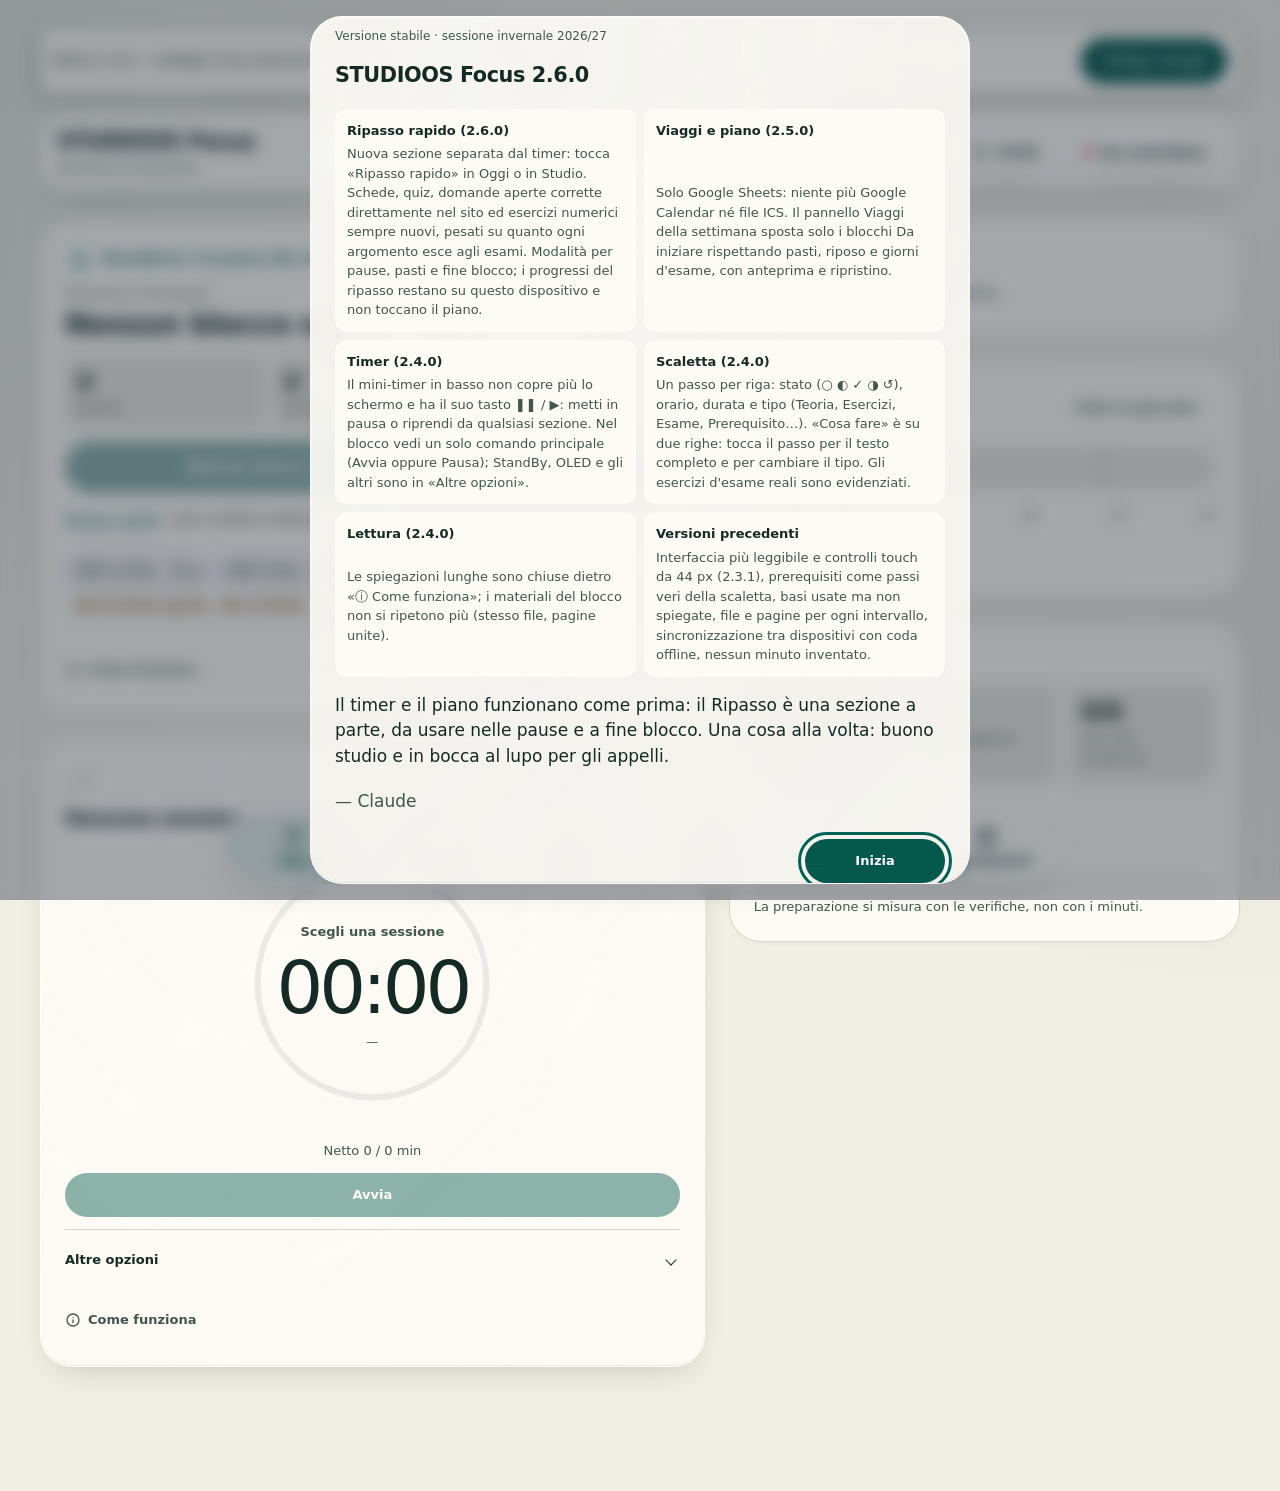
==== commit a549209f: "Focus 2.6.1: regole D-051 per i viaggi (finestra 07:00–23:30, ultimo viaggio 18/12) - travel.js: stu" ====
--- a/index.html
+++ b/index.html
@@ -7,8 +7,8 @@
 <meta name="apple-mobile-web-app-capable" content="yes">
 <meta name="apple-mobile-web-app-status-bar-style" content="black-translucent">
 <meta name="apple-mobile-web-app-title" content="Focus">
-<meta name="theme-color" content="#f1eee4" media="(prefers-color-scheme: light)">
-<meta name="theme-color" content="#111a16" media="(prefers-color-scheme: dark)">
+<meta name="theme-color" content="#f3f5f9" media="(prefers-color-scheme: light)">
+<meta name="theme-color" content="#0e1118" media="(prefers-color-scheme: dark)">
 <link rel="manifest" href="manifest.webmanifest">
 <link rel="icon" href="icons/favicon-64.png" sizes="64x64">
 <link rel="apple-touch-icon" href="icons/apple-touch-icon.png">
@@ -156,9 +156,9 @@
 <section class="view" id="v-giorno" role="tabpanel" aria-labelledby="t-giorno">
   <article class="card">
     <div class="daynav"><button class="btn" id="dPrev" aria-label="Giorno precedente">‹</button><strong id="dLabel">—</strong><button class="btn" id="dToday">Oggi</button><button class="btn" id="dNext" aria-label="Giorno successivo">›</button></div>
-    <div class="tl" id="tlDay" aria-hidden="true"></div><div class="tl-ax"><span>07:00</span><span>10:00</span><span>13:00</span><span>16:00</span><span>19:00</span><span>22:30</span></div>
+    <div class="tl" id="tlDay" aria-hidden="true"></div><div class="tl-ax"><span>07:00</span><span>10:00</span><span>13:00</span><span>16:00</span><span>19:00</span><span>23:30</span></div>
     <div id="dayKpi" class="kpis"></div>
-    <div id="sessions"><p class="mute ui-initial-loading">Caricamento…</p></div>
+    <div id="sessions"><p class="mute">Caricamento…</p></div>
     <div class="row"><button class="btn ghost" id="bReload">Aggiorna da PROGRAMMA</button><span class="mute small sp">Orari e minuti vengono da PROGRAMMA (Google Sheets).</span></div>
   </article>
 </section>
--- a/refinement.css
+++ b/refinement.css
@@ -11,7 +11,7 @@
 button,a,input,textarea,select,summary{touch-action:manipulation}button,summary{cursor:pointer}button:disabled{cursor:default}button{user-select:none}svg{flex:none}
 :focus-visible{outline:3px solid var(--acc);outline-offset:4px}[hidden]{display:none!important}
 .mute{color:var(--mute)}.small{font-size:var(--font-13);line-height:1.55}.center{text-align:center}.sr{position:absolute;width:1px;height:1px;clip-path:inset(50%);overflow:hidden;white-space:nowrap}
-.view{display:none}.view.on{display:grid;grid-template-columns:minmax(0,1fr);gap:var(--space-24);animation:ui-glass-enter var(--motion-reveal-time) var(--motion-quiet-ease)}
+.view{display:none}.view.on{display:grid;grid-template-columns:minmax(0,1fr);gap:var(--space-24);animation:ui-glass-enter var(--duration-control) var(--ease-spring)}
 .stack{display:grid;gap:var(--space-24);min-width:0;overflow-anchor:none}.view,.side,.card>*{min-width:0}
 .card{position:relative;display:grid;grid-template-columns:minmax(0,1fr);gap:var(--space-16);min-width:0;max-width:100%;padding:var(--pad-card);border:1px solid var(--line);border-radius:var(--radius-outer);background:var(--surface-card);box-shadow:var(--soft-shadow);overflow-wrap:break-word}
 .row{display:flex;flex-wrap:wrap;align-items:center;gap:10px;max-width:100%}.row>*{min-width:0;max-width:100%}.sp{flex:1}.row>span.sp{flex:1 1 12rem}
@@ -21,59 +21,60 @@
 #aurora,#lgBg{display:none}html[data-atmosphere="essential"] .daily-greeting svg{display:none}
 
 /* Shared control family. */
-.btn,.chipbtn,.ckb,.ui-glass-guide-open,.ui-glass-close{position:relative;display:inline-flex;justify-content:center;align-items:center;gap:8px;min-height:44px;max-width:100%;padding:10px 17px;border:1px solid var(--line);border-radius:var(--r-field);background:var(--surface-inset);color:var(--ink);font-size:var(--font-13);font-weight:600;line-height:1.4;text-decoration:none;overflow-wrap:anywhere;transition:transform var(--motion-feedback-time) var(--motion-quiet-ease),opacity var(--motion-feedback-time) var(--motion-quiet-ease)}
+.btn,.chipbtn,.ckb,.ui-glass-guide-open,.ui-glass-close{position:relative;display:inline-flex;justify-content:center;align-items:center;gap:8px;min-height:44px;max-width:100%;padding:10px 17px;border:1px solid var(--line);border-radius:9999px;background:var(--surface-inset);color:var(--ink);font-size:var(--font-13);font-weight:600;line-height:1.4;text-decoration:none;overflow-wrap:anywhere;transition:transform var(--duration-control) var(--ease-spring),opacity var(--duration-control) var(--ease-spring)}
 .btn.primary,.btn.big{background:var(--action-bg);border-color:transparent;color:var(--action-ink)}.btn.ghost{background:transparent;border-color:transparent;color:var(--mute)}.btn.danger,.btn.bad{background:var(--bad);color:var(--surface);border-color:transparent}.btn:disabled{opacity:.45;box-shadow:none}
-:is(.btn,.chipbtn,.ckb,.ui-glass-guide-open,.ui-glass-close):not(:disabled):active{transform:scale(.985)}.btn.big{width:100%;min-height:52px;font-size:var(--font-15)}
+:is(.btn,.chipbtn,.ckb,.ui-glass-guide-open,.ui-glass-close):not(:disabled):active{transform:scale(.96)}.btn.big{width:100%;min-height:52px;font-size:var(--font-15)}
 .pill{display:inline-flex;align-items:center;gap:6px;padding:4px 10px;max-width:100%;border:1px solid var(--line);border-radius:9999px;background:var(--surface-inset);color:var(--mute);font-size:var(--font-12);font-weight:600;line-height:1.5;white-space:normal;overflow-wrap:anywhere}
 button.pill,.pill[role="button"]{min-height:44px}.pill.ok{color:var(--ok)}.pill.warn{color:var(--warn)}.pill.bad{color:var(--bad)}.pill.booked{color:var(--ok);border-color:var(--ok)}.subj{color:var(--action-ink);background:var(--tint);border-color:transparent}a.pill{text-decoration:none}
 .badge{display:inline-grid;place-items:center;min-width:18px;min-height:18px;border-radius:9999px;padding:0 5px;background:var(--bad);color:var(--surface);font-size:var(--font-12);font-weight:600}.kbd{display:inline-block;border:1px solid var(--line);border-radius:5px;padding:1px 5px;font:600 .72rem ui-monospace,monospace}
 
-@media(hover:hover){:is(.btn:not(:disabled),.chipbtn,.ui-glass-guide-open):hover:not(:focus-visible){outline:1px solid var(--acc);outline-offset:1px}}
+@media(hover:hover){.btn:not(:disabled):hover,.chipbtn:hover,.ui-glass-guide-open:hover{outline:1px solid var(--acc);outline-offset:1px}}
 
 /* Compact controls and denser reading surfaces keep opaque text.
-   Gradient rim and blur are the fallback for the single active refractive control. */
+   The gradient rim remains visible when SVG backdrop refraction is unavailable. */
 #tabbar,#island,.lg-seg,#lgStatus,.top .ui-glass-guide-open,.top .chips.lg-popover,.sheet>div,.rel-card,.ui-glass-dialog{background:var(--surface-card)}
-.sheet>div,.rel-card,.ui-glass-dialog,#focusCard,.top{--glass-material-bg:var(--glass-panel-bg)}
+.sheet>div,.rel-card,.ui-glass-dialog,#focusCard,.sess,.pill,.top{--glass-material-bg:var(--glass-panel-bg)}
 #tabbar,#island,.lg-seg,#lgStatus,.top .ui-glass-guide-open{--glass-material-bg:var(--glass-bg)}
 
 .glass :is(#tabbar,#island,.lg-seg,#lgStatus,.top .ui-glass-guide-open,.top .chips.lg-popover,.sheet>div,.rel-card,.ui-glass-dialog,#focusCard,.top){
-  background:linear-gradient(160deg,var(--glass-highlight-soft),transparent 48%),var(--glass-material-bg,var(--glass-bg));
+  background:radial-gradient(ellipse at var(--ui-light-x,var(--ui-tilt-x,35%)) var(--ui-light-y,var(--ui-tilt-y,0%)),var(--glass-highlight),transparent 65%),linear-gradient(135deg,var(--glass-highlight-soft),transparent 48%,var(--glass-highlight-soft)),var(--glass-material-bg,var(--glass-bg));
   border:1px solid var(--glass-border);box-shadow:var(--glass-specular),var(--glass-shadow);
   -webkit-backdrop-filter:blur(var(--glass-blur)) saturate(var(--glass-saturation)) brightness(var(--glass-brightness));backdrop-filter:blur(var(--glass-blur)) saturate(var(--glass-saturation)) brightness(var(--glass-brightness));
 }
 
-/* Reading rows use separators rather than a glass surface for every session. */
-.glass .sess{padding:var(--space-12);background:transparent}
+/* Lists/chips share the tint but skip costly per-row backdrop surfaces. */
+.glass .sess{padding:var(--space-12);margin-block:var(--space-8);border:1px solid var(--line);border-radius:var(--radius-18);background:linear-gradient(135deg,var(--glass-highlight-soft),transparent 70%),var(--glass-panel-bg);box-shadow:var(--depth-1)}
 .glass .pill{background:var(--glass-panel-bg);box-shadow:var(--glass-specular)}
 .glass .pill.subj{color:var(--action-ink);background:var(--tint);box-shadow:none}
 
 .glass :is(#tabbar,#island,#focusCard,.top,.sheet>div,.rel-card,.ui-glass-dialog)::before{
   content:"";position:absolute;inset:0;z-index:var(--z-base);padding:1px;border-radius:inherit;pointer-events:none;
-  background:linear-gradient(150deg,var(--glass-highlight),transparent 34%,transparent 72%,var(--glass-highlight-soft));
+  background:conic-gradient(from 150deg at var(--ui-light-x,var(--ui-tilt-x,35%)) var(--ui-light-y,var(--ui-tilt-y,15%)),transparent 0deg,var(--glass-highlight) 65deg,transparent 125deg,var(--glass-border) 205deg,transparent 270deg,var(--glass-highlight) 320deg,transparent 360deg);
   -webkit-mask:linear-gradient(#fff 0 0) content-box,linear-gradient(#fff 0 0);mask:linear-gradient(#fff 0 0) content-box,linear-gradient(#fff 0 0);
   -webkit-mask-composite:xor;mask-composite:exclude;
 }
-.glass .top{padding:var(--space-12) var(--space-16);border-radius:var(--radius-12)}
+.glass .top{padding:var(--space-12) var(--space-16);border-radius:var(--radius-24)}
 .glass .tab:not([aria-selected="true"]),.glass .lg-seg button:not([aria-selected="true"], [aria-checked="true"]){color:var(--ink)}
 .glass #tabbar.nav-scrub .tab[aria-selected="true"]:not(.nav-preview){color:var(--ink)}
 
-/* The existing SVG lens belongs to the floating timer when visible, or to the dock. */
-@supports (backdrop-filter: url("#ui-glass-lens")) {
-  @media (prefers-reduced-motion: no-preference) {
-    .glass:where(.ui-glass-lens-ready:not(:has(body.rm, body.oled, #standby.on))) #island:where(.on),
-    .glass:where(.ui-glass-lens-ready:not(:has(body.rm, body.oled, #standby.on, #island.on))) #tabbar {
-      backdrop-filter: url("#ui-glass-lens") blur(var(--glass-blur)) saturate(var(--glass-saturation)) brightness(var(--glass-brightness));
+@supports (backdrop-filter:url("#ui-glass-lens")){
+  @media (prefers-reduced-motion:no-preference){
+    /* Use one live lens during interaction. The hidden or covered control needs no SVG pass. */
+    .glass:where(.ui-glass-lens-ready:not(:has(body.rm, body.oled, #standby.on, .sheet.on, .rel-dialog[open], .ui-glass-dialog:popover-open))) #island:where(.on),
+    .glass:where(.ui-glass-lens-ready:not(:has(body.rm, body.oled, #standby.on, .sheet.on, .rel-dialog[open], .ui-glass-dialog:popover-open, #island.on))) #tabbar:where(:focus-within, .nav-scrub){
+      backdrop-filter:url("#ui-glass-lens") blur(14px) saturate(var(--glass-saturation));
     }
   }
 }
-.glass :is(#focusCard,.top).ui-glass-offscreen{-webkit-backdrop-filter:none;backdrop-filter:none}
+.glass :is(#focusCard,.top).ui-glass-offscreen,.glass #island:not(.on){-webkit-backdrop-filter:none;backdrop-filter:none}
+.glass :is(#focusCard,.top).ui-glass-offscreen::before,.glass #island:not(.on)::before{content:none}
 
 /* Fixed dock: original JS owns the spring-driven indicator geometry. */
-#tabbar{position:fixed;z-index:var(--z-floating-glass);left:max(12px,env(safe-area-inset-left));right:max(12px,env(safe-area-inset-right));bottom:max(16px,env(safe-area-inset-bottom));display:flex;isolation:isolate;gap:4px;padding:6px;margin:0 auto;width:min(840px,calc(100% - 24px));max-width:100%;border:1px solid var(--line);border-radius:var(--radius-18);box-shadow:var(--soft-shadow)}
-.tab{position:relative;z-index:var(--z-base);display:flex;flex:1 1 0;flex-direction:column;align-items:center;justify-content:center;gap:5px;min-width:0;min-height:58px;padding:7px 10px;border:0;border-radius:var(--radius-12);background:transparent;color:var(--mute);font-size:var(--font-13);font-weight:600;line-height:1.3}
+#tabbar{position:fixed;z-index:var(--z-floating-glass);left:max(12px,env(safe-area-inset-left));right:max(12px,env(safe-area-inset-right));bottom:max(16px,env(safe-area-inset-bottom));display:flex;isolation:isolate;gap:4px;padding:6px;margin:0 auto;width:min(840px,calc(100% - 24px));max-width:100%;border:1px solid var(--line);border-radius:9999px;box-shadow:var(--soft-shadow)}
+.tab{position:relative;z-index:var(--z-base);display:flex;flex:1 1 0;flex-direction:column;align-items:center;justify-content:center;gap:5px;min-width:0;min-height:58px;padding:7px 10px;border:0;border-radius:9999px;background:transparent;color:var(--mute);font-size:var(--font-13);font-weight:600;line-height:1.3}
 .tab svg{width:22px;height:22px;fill:none;stroke:currentcolor;stroke-width:1.8;stroke-linecap:round;stroke-linejoin:round;pointer-events:none}.tab[aria-selected="true"],.tab.nav-preview{color:var(--acc);font-weight:600}.tab[aria-selected="true"] svg{stroke-width:2.1}.tab:active svg{transform:scale(.96)}.tlbl{overflow-wrap:normal}
 #tabbar,.tab{touch-action:pinch-zoom;-webkit-user-select:none;user-select:none}
-#tabInd{position:absolute;top:0;left:0;z-index:0;border:1px solid color-mix(in srgb,var(--acc) 16%,var(--line));border-bottom:2px solid var(--acc);border-radius:var(--radius-12);background:color-mix(in srgb,var(--acc) 10%,var(--surface));box-shadow:var(--glass-specular);pointer-events:none;transition:none}
+#tabInd{position:absolute;top:0;left:0;z-index:0;border:1px solid color-mix(in srgb,var(--acc) 16%,var(--line));border-radius:9999px;background:color-mix(in srgb,var(--acc) 10%,var(--surface));box-shadow:var(--glass-specular);pointer-events:none;transition:none}
 #tabbar.nav-moving #tabInd{will-change:transform}#tabbar.nav-scrub #tabInd{box-shadow:var(--glass-specular),0 6px 18px #18264a1f}#tabbar.nav-scrub .tab[aria-selected="true"]:not(.nav-preview){color:var(--mute)}.tab .badge{position:absolute;top:1px;right:9%}
 .sec-nav{grid-column:1/-1;position:sticky;top:8px;z-index:var(--z-sticky);margin-bottom:4px;max-width:600px}
 .lg-hidden-select{display:none!important}
@@ -84,15 +85,15 @@
 .row>.sp:has(>.lg-seg){flex:1 1 100%}.sec-nav .lg-seg{margin:0}
 
 /* Existing connection popover. */
-#lgStatus{display:inline-flex;align-items:center;gap:9px;min-height:44px;padding:8px 15px;border:1px solid var(--line);border-radius:var(--r-field);font-size:var(--font-13);font-weight:600}
+#lgStatus{display:inline-flex;align-items:center;gap:9px;min-height:44px;padding:8px 15px;border:1px solid var(--line);border-radius:9999px;font-size:var(--font-13);font-weight:600}
 .lg-dot,.syncdot{display:inline-block;flex:none;width:8px;height:8px;border-radius:50%;background:var(--ok)}#lgStatus[data-level="warn"] .lg-dot{background:var(--warn)}#lgStatus[data-level="bad"] .lg-dot{background:var(--bad)}.syncdot{background:var(--mute)}.syncdot.on{background:var(--ok)}
-.top .chips.lg-popover{display:none;position:absolute;top:calc(100% + 8px);right:0;z-index:var(--z-floating-glass);width:min(350px,100%);flex-direction:column;gap:8px;padding:14px;border:1px solid var(--line);border-radius:24px}.top.lg-open .chips.lg-popover{display:flex;animation:ui-glass-enter var(--motion-reveal-time) var(--motion-quiet-ease)}.top .chips.lg-popover .pill{justify-content:flex-start;min-height:36px}
+.top .chips.lg-popover{display:none;position:absolute;top:calc(100% + 8px);right:0;z-index:var(--z-floating-glass);width:min(350px,100%);flex-direction:column;gap:8px;padding:14px;border:1px solid var(--line);border-radius:24px}.top.lg-open .chips.lg-popover{display:flex;animation:ui-glass-enter var(--duration-control) var(--ease-spring)}.top .chips.lg-popover .pill{justify-content:flex-start;min-height:36px}
 .top.lg-open{z-index:var(--z-sheet-drawer)}
 #syncTxt.relog{display:inline-flex;align-items:center;min-height:44px;text-decoration:underline;text-underline-offset:3px;cursor:pointer}
 
 /* Today and current session. */
 .daily-greeting{display:flex;align-items:center;gap:10px;color:var(--acc);font-size:var(--font-13);font-weight:600}.daily-greeting svg{width:28px;height:28px;fill:none;stroke:currentcolor;stroke-width:1.6;stroke-linecap:round;stroke-linejoin:round}
-#tdDate{color:var(--mute);text-transform:capitalize;font-size:var(--font-13)}
+#todayCard{gap:12px}#todayCard h2{font-size:clamp(1.35rem,3vw,1.8rem);margin-top:3px}#tdDate{color:var(--mute);text-transform:capitalize;font-size:var(--font-13)}
 .tdkpi{display:grid;grid-template-columns:repeat(3,minmax(0,1fr));gap:8px;margin:0}.tdkpi>div{min-width:0;padding:12px;border-radius:var(--radius-inner);background:var(--surface-inset)}.tdkpi b{display:block;font-size:1.35rem;font-weight:600;letter-spacing:-.02em}.tdkpi span{display:block;font-size:var(--font-12);color:var(--mute)}
 #tdNext{line-height:1.5;overflow-wrap:anywhere}#tdExams{gap:7px}.todo{padding-left:18px;margin:4px 0}.todo li{margin-block:4px}
 #focusCard{gap:var(--space-12);box-shadow:var(--depth-2)}.stack:has(#bPause:not([hidden]))>#focusCard,.stack:has(#bStart:not(:disabled))>#focusCard{order:-1}
@@ -101,7 +102,7 @@
 .ring-wrap{position:relative;width:min(100%,260px,32svh);aspect-ratio:1;margin:8px auto}#ring{width:100%;height:100%;transform:rotate(-90deg)}#ring circle{fill:none;stroke-linecap:round}#ring .track{stroke:color-mix(in srgb,var(--ink) 8%,transparent);stroke-width:7}#ring .ph{stroke:url("#rg");stroke-width:7}#ring .net{stroke:color-mix(in srgb,var(--tint) 45%,transparent);stroke-width:3}
 .ring-center{position:absolute;inset:0;display:grid;place-content:center;gap:7px;padding:18%;text-align:center}#timer{font:400 clamp(3rem,11vw,4.6rem)/1.05 var(--f-display);letter-spacing:-.055em}#phase{color:var(--mute);font-size:var(--font-13);font-weight:600}#nextInfo{font-size:var(--font-12)}
 #netInfo{margin:0;color:var(--mute)}.plan{margin:0;color:var(--mute);text-align:center;font-size:var(--font-13)}.plan b{color:var(--ink)}.controls{display:flex;flex-wrap:wrap;justify-content:center;gap:8px}.controls>.btn{flex:1 1 100px;min-width:0}.controls.minor>.btn{flex:0 1 auto}.more-ctl{margin-top:0}.more-ctl>.controls{padding-top:8px}
-#breath{position:absolute;inset:18%;border-radius:50%;background:color-mix(in srgb,var(--tint) 8%,transparent);animation:ui-glass-breathe var(--motion-breath-time) ease-in-out infinite;pointer-events:none}
+#breath{position:absolute;inset:18%;border-radius:50%;background:color-mix(in srgb,var(--tint) 8%,transparent);animation:ui-glass-breathe 8s ease-in-out infinite;pointer-events:none}
 #timer,#netInfo,#planInfo,#stepCount,#fTime,.t,.tm,.dur,.kpi b,.tdkpi b,.coverage-metric strong,.tl-ax,.wk,.exam,.appelli,.career-ring b,.topic-pct,#sbBig,.big2,#island,.prq-when b{font-variant-numeric:tabular-nums}
 
 /* Fields, lists and progressive disclosure. */
@@ -110,7 +111,7 @@
 input::placeholder,textarea::placeholder{color:var(--mute);opacity:1}textarea{resize:vertical;line-height:1.55}input[type="checkbox"],input[type="radio"]{flex:none;width:20px;height:20px;margin:0;accent-color:var(--acc)}input[type="range"]{width:100%;min-height:44px;accent-color:var(--acc);touch-action:pan-y}
 .glass-slider{display:grid;grid-template-columns:auto minmax(0,1fr) auto;align-items:center;gap:10px;font-size:var(--font-13);color:var(--mute)}
 details{border-top:1px solid var(--line);padding-top:8px}details>summary{display:flex;align-items:center;justify-content:space-between;gap:10px;min-height:44px;padding:10px 0;list-style:none;font-size:var(--font-13);font-weight:600;line-height:1.5}summary::-webkit-details-marker{display:none}
-details>summary::after{content:"";flex:none;width:7px;height:7px;margin-right:5px;border-right:1.5px solid currentcolor;border-bottom:1.5px solid currentcolor;transform:rotate(45deg);transition:transform var(--duration-control) var(--ease-spring)}details[open]>summary::after{transform:rotate(225deg)}details[open]>:not(summary){animation:ui-glass-enter var(--motion-reveal-time) var(--motion-quiet-ease)}
+details>summary::after{content:"";flex:none;width:7px;height:7px;margin-right:5px;border-right:1.5px solid currentcolor;border-bottom:1.5px solid currentcolor;transform:rotate(45deg);transition:transform var(--duration-control) var(--ease-spring)}details[open]>summary::after{transform:rotate(225deg)}details[open]>:not(summary){animation:ui-glass-enter var(--duration-control) var(--ease-spring)}
 details.hint{border:0;padding:0;margin:0}details.hint>summary{display:inline-flex;gap:7px;min-height:44px;padding:8px 0;color:var(--mute);font-size:var(--font-13);font-weight:600}details.hint>summary::after{display:none}details.hint[open]>summary{color:var(--ink)}.ui-glass-details{margin-top:4px}.ui-glass-details>summary{color:var(--mute)}
 details.hint>summary>span[aria-hidden]{width:16px;height:16px;font-size:0;background:currentcolor;mask:url("data:image/svg+xml,%3Csvg xmlns='http://www.w3.org/2000/svg' viewBox='0 0 24 24'%3E%3Cg fill='none' stroke='black' stroke-width='2' stroke-linecap='round'%3E%3Ccircle cx='12' cy='12' r='9'/%3E%3Cpath d='M12 16v-4M12 8h.01'/%3E%3C/g%3E%3C/svg%3E") center/contain no-repeat}
 .lg-group{grid-column:1/-1;border:1px solid var(--line);border-radius:var(--radius-outer);padding:12px 24px;background:var(--surface-card)}.lg-group>summary>span{display:grid;gap:3px}.lg-group-body{display:grid;gap:var(--space-24);padding-block:12px}
@@ -128,7 +129,7 @@
 .matl{display:flex;align-items:center;gap:12px;padding:12px 0;border-bottom:1px solid var(--line);min-width:0}.matl:last-of-type{border-bottom:0}.matl-main{flex:1;min-width:0;overflow-wrap:anywhere}.matl-pos{display:grid;flex:none;gap:4px;width:84px;margin:0;color:var(--mute);font-size:var(--font-12)}.matl-pos input{width:100%;min-height:44px;padding:8px}#mMore,#topicMore{width:100%;margin-top:12px}
 .prop{padding:16px;margin:10px 0;border:1px solid var(--line);border-radius:var(--radius-inner);background:var(--surface-inset)}.prop h4{margin-bottom:5px}.prop .chg{max-height:180px;overflow:auto;white-space:pre-wrap;font:.78rem/1.6 ui-monospace,monospace}.note-t{padding:8px 12px;border-left:3px solid var(--acc);white-space:pre-wrap}.qbox{display:flex;flex-wrap:wrap;gap:8px}.qbox input{flex:1}
 .banner{padding:14px 18px;margin-bottom:16px;border:1px solid var(--warn);border-radius:var(--radius-inner);background:color-mix(in srgb,var(--warn) 6%,var(--surface))}.install{display:grid;gap:8px;font-size:var(--font-13)}.install ol{margin:0;padding-left:20px}
-.pwa-save{padding:18px;background:var(--surface-inset);border-radius:var(--radius-inner)}.pwa-save-label{color:var(--mute);font-size:var(--font-12);font-weight:600}#pwaSaveState{margin:8px 0 12px;font-size:var(--font-15);font-weight:600}#pwaSaveState[data-state="saved"]{color:var(--ok)}#pwaDiag{max-width:100%;white-space:pre-wrap;overflow-wrap:anywhere}#pwaTop.pwatop{position:relative;top:auto;z-index:var(--z-sticky);max-width:1200px;min-height:66px;margin:0 auto var(--space-16);gap:var(--space-8)}.pwa-ro{display:flex;flex-wrap:wrap;align-items:center;gap:8px}
+.pwa-save{padding:18px;background:var(--surface-inset);border-radius:var(--radius-inner)}.pwa-save-label{color:var(--mute);font-size:var(--font-12);font-weight:600}#pwaSaveState{margin:8px 0 12px;font-size:var(--font-15);font-weight:600}#pwaSaveState[data-state="saved"]{color:var(--ok)}#pwaDiag{max-width:100%;white-space:pre-wrap;overflow-wrap:anywhere}#pwaTop.pwatop{position:relative;top:auto;z-index:var(--z-sticky);max-width:1200px;min-height:66px;margin:0 auto 20px}.pwa-ro{display:flex;flex-wrap:wrap;align-items:center;gap:8px}
 
 /* Reserve the measured public account-banner footprint before adapter mount.
    Minimum height lets longer errors wrap; the original hidden state still wins. */
@@ -152,11 +153,11 @@
 
 /* Existing sheets and native help popovers. */
 .sheet{display:none;position:fixed;inset:0;z-index:var(--z-modal);align-items:center;justify-content:center;padding:max(16px,env(safe-area-inset-top)) max(16px,env(safe-area-inset-right)) max(16px,env(safe-area-inset-bottom)) max(16px,env(safe-area-inset-left));background:#0b15275c;-webkit-backdrop-filter:blur(6px);backdrop-filter:blur(6px)}.sheet.on{display:flex;animation:ui-glass-fade var(--duration-sheet) var(--ease-sheet)}
-.sheet>div{position:relative;display:grid;gap:12px;width:min(620px,100%);max-height:calc(100dvh - 32px);padding:24px;overflow:auto;overscroll-behavior:contain;border:1px solid var(--line);border-radius:var(--radius-18)}.sheet.on>div{animation:ui-glass-sheet var(--motion-overlay-time) var(--motion-quiet-ease)}.sheet .row>.btn{flex:1 1 130px}
+.sheet>div{position:relative;display:grid;gap:12px;width:min(620px,100%);max-height:calc(100dvh - 32px);padding:24px;overflow:auto;overscroll-behavior:contain;border:1px solid var(--line);border-radius:var(--r-sheet)}.sheet.on>div{animation:ui-glass-sheet var(--duration-sheet) var(--ease-sheet)}.sheet .row>.btn{flex:1 1 130px}
 .grab{justify-self:center;width:40px;height:5px;margin:-8px 0 4px;border-radius:9999px;background:var(--line);touch-action:none;cursor:grab}.stars{display:flex;gap:6px}.stars button{min-width:44px}
 .rel-dialog{z-index:var(--z-modal);padding:0;border:0;background:transparent;color:var(--ink);width:min(660px,calc(100% - 32px));max-width:100%;max-height:calc(100dvh - 32px)}.rel-dialog::backdrop,.ui-glass-dialog::backdrop{background:#0b15275c;-webkit-backdrop-filter:blur(8px);backdrop-filter:blur(8px)}
-.rel-card{position:relative;display:grid;gap:12px;padding:24px;max-height:calc(100dvh - 32px);overflow:auto;border:1px solid var(--line);border-radius:var(--radius-18)}.rel-card h2{font-size:1.3rem;margin:0 0 8px}.rel-list{display:grid;grid-template-columns:repeat(2,minmax(0,1fr));gap:8px;padding:0;margin:0;list-style:none}.rel-list li{display:grid;gap:4px;padding:12px;background:var(--surface-card);border-radius:12px;min-width:0;overflow-wrap:anywhere}.rel-list b{font-size:var(--font-13)}.rel-list span{color:var(--mute);font-size:var(--font-13);line-height:1.5}.rel-bye,.rel-sign{margin:4px 0}.rel-sign{color:var(--mute)}.rel-actions{display:flex;justify-content:flex-end;padding-top:8px}.rel-actions .btn{min-width:140px}.rel-dialog[open] .rel-card{animation:ui-glass-sheet var(--motion-overlay-time) var(--motion-quiet-ease)}
-.ui-glass-dialog{position:fixed;z-index:var(--z-sheet-drawer);inset:12px 12px 12px auto;width:min(560px,calc(100% - 24px));height:calc(100dvh - 24px);max-height:calc(100dvh - 24px);margin:0;padding:24px;color:var(--ink);border:1px solid var(--line);border-radius:var(--radius-18);overflow:auto;overscroll-behavior:contain;opacity:0;transform:translateX(24px);transition:transform var(--duration-sheet) var(--ease-sheet),opacity var(--duration-sheet) var(--ease-sheet),display var(--duration-sheet) allow-discrete,overlay var(--duration-sheet) allow-discrete}
+.rel-card{position:relative;display:grid;gap:12px;padding:24px;max-height:calc(100dvh - 32px);overflow:auto;border:1px solid var(--line);border-radius:var(--r-sheet)}.rel-card h2{font-size:1.3rem;margin:0 0 8px}.rel-list{display:grid;grid-template-columns:repeat(2,minmax(0,1fr));gap:8px;padding:0;margin:0;list-style:none}.rel-list li{display:grid;gap:4px;padding:12px;background:var(--surface-card);border-radius:12px;min-width:0;overflow-wrap:anywhere}.rel-list b{font-size:var(--font-13)}.rel-list span{color:var(--mute);font-size:var(--font-13);line-height:1.5}.rel-bye,.rel-sign{margin:4px 0}.rel-sign{color:var(--mute)}.rel-actions{display:flex;justify-content:flex-end;padding-top:8px}.rel-actions .btn{min-width:140px}.rel-dialog[open] .rel-card{animation:ui-glass-sheet var(--duration-sheet) var(--ease-sheet)}
+.ui-glass-dialog{position:fixed;z-index:var(--z-sheet-drawer);inset:12px 12px 12px auto;width:min(560px,calc(100% - 24px));height:calc(100dvh - 24px);max-height:calc(100dvh - 24px);margin:0;padding:24px;color:var(--ink);border:1px solid var(--line);border-radius:var(--r-sheet);overflow:auto;overscroll-behavior:contain;opacity:0;transform:translateX(24px);transition:transform var(--duration-sheet) var(--ease-sheet),opacity var(--duration-sheet) var(--ease-sheet),display var(--duration-sheet) allow-discrete,overlay var(--duration-sheet) allow-discrete}
 .ui-glass-dialog:popover-open{opacity:1;transform:none}.ui-glass-dialog-head{display:flex;align-items:center;justify-content:space-between;gap:var(--space-16);position:sticky;top:-24px;z-index:var(--z-base);margin:-24px -24px 20px;padding:20px 24px;background:var(--surface-card);border-bottom:1px solid var(--line)}.ui-glass-dialog-head h2{font-size:1.2rem}.ui-glass-close{flex:none;width:44px;padding:8px}.ui-glass-guide-open svg,.ui-glass-close svg{width:18px;height:18px;fill:none;stroke:currentcolor;stroke-width:1.8;stroke-linecap:round;stroke-linejoin:round}
 .ui-glass-help-body{line-height:1.65;font-size:var(--font-15);overflow-wrap:anywhere}.ui-glass-help-body h3{margin:20px 0 10px;font-size:var(--font-15)}.ui-glass-help-body h3:first-child{margin-top:0}.ui-glass-help-body p{margin-bottom:12px}.ui-glass-help-body ul,.ui-glass-help-body ol{margin:8px 0 16px;padding-left:22px}.ui-glass-help-body li{margin-block:7px}.ui-glass-help-body details{margin-block:12px}
 
@@ -166,7 +167,7 @@
 #island{display:flex;align-items:center;gap:2px;position:fixed;z-index:var(--z-floating-glass);left:50%;bottom:calc(var(--nav-height) + env(safe-area-inset-bottom) + 24px);max-width:calc(100% - 32px);min-height:48px;padding:4px;border:1px solid var(--line);border-radius:9999px;color:var(--ink);opacity:0;transform:translateX(-50%) scale(.94);pointer-events:none;transition:transform var(--duration-control) var(--ease-spring),opacity var(--duration-control) var(--ease-spring)}#island.on{opacity:1;transform:translateX(-50%) scale(1);pointer-events:auto}
 #island>button{display:flex;align-items:center;gap:10px;min-height:44px;padding:6px 12px;border:0;border-radius:9999px;background:transparent;color:inherit;font:inherit;font-size:var(--font-13);font-weight:600}#island>#isPause{min-width:44px;justify-content:center;background:var(--surface-inset)}#island .dot{width:10px;height:10px;border-radius:50%;background:var(--tint)}#island.brk .dot{background:var(--ok)}
 #toasts{position:fixed;z-index:var(--z-toast);left:50%;bottom:calc(var(--nav-height) + env(safe-area-inset-bottom) + 24px);display:grid;gap:8px;width:min(460px,calc(100% - 32px));transform:translateX(-50%);pointer-events:none}body:has(#island.on) #toasts{bottom:calc(var(--nav-height) + env(safe-area-inset-bottom) + 112px)}
-.toast{padding:14px 18px;border:1px solid var(--line);border-radius:20px;background:var(--surface-card);color:var(--ink);box-shadow:var(--glass-shadow);font-size:var(--font-13);font-weight:600;animation:ui-glass-sheet var(--duration-control) var(--ease-spring);pointer-events:none}.toast.out{animation:ui-glass-out 180ms var(--ease-spring) forwards}.skel{height:58px;margin-block:8px;background:var(--surface-inset);border-radius:var(--radius-inner);animation:ui-glass-pulse var(--motion-loading-time) ease-in-out 2 alternate}
+.toast{padding:14px 18px;border:1px solid var(--line);border-radius:20px;background:var(--surface-card);color:var(--ink);box-shadow:var(--glass-shadow);font-size:var(--font-13);font-weight:600;animation:ui-glass-sheet var(--duration-control) var(--ease-spring);pointer-events:none}.toast.out{animation:ui-glass-out 180ms var(--ease-spring) forwards}.skel{height:58px;margin-block:8px;background:var(--surface-inset);border-radius:var(--radius-inner);animation:ui-glass-pulse 1.4s ease infinite alternate}
 
 /* Original OLED and StandBy mode contracts. */
 body.oled{background:#000;color:#f2f2f2}body.oled .top,body.oled #tabbar,body.oled .stack>*:not(#focusCard),body.oled #v-focus>.side{display:none}body.oled #focusCard{background:#000;border-color:#000;box-shadow:none}body.oled #timer{color:#f2f2f2}body.oled .hideable{visibility:hidden}body.oled.showctl .hideable{visibility:visible}body.oled #ring .track{stroke:#181818}body.oled #island{bottom:24px}
@@ -210,17 +211,18 @@
 @media(display-mode:standalone){.card:has(#installTxt){display:none}}
 
 /* Compositor-only motion; app JS continues to own timer and chart geometry. */
-@keyframes ui-glass-enter{from{opacity:.84;transform:translateY(4px)}to{opacity:1;transform:none}}
+@keyframes ui-glass-enter{from{opacity:0;transform:translateY(5px)}to{opacity:1;transform:none}}
 
 @keyframes ui-glass-fade{from{opacity:0}to{opacity:1}}
 
-@keyframes ui-glass-sheet{from{opacity:.84;transform:translateY(10px)}to{opacity:1;transform:none}}
+@keyframes ui-glass-sheet{from{opacity:0;transform:translateY(22px)}to{opacity:1;transform:none}}
 
 @keyframes ui-glass-out{to{opacity:0;transform:translateY(8px)}}
 
-@keyframes ui-glass-pulse{to{opacity:.78}}
-
-@keyframes ui-glass-breathe{50%{transform:scale(.93);opacity:.58}}
+@keyframes ui-glass-pulse{to{opacity:.45}}
+
+@keyframes ui-glass-breathe{50%{transform:scale(.85);opacity:.4}}
+::view-transition-old(root),::view-transition-new(root){animation-duration:var(--duration-control);animation-timing-function:var(--ease-spring)}
 
 /* Reduced motion keeps short fades, never spring/parallax movement. Existing
    !important guards are retained because original modules set inline transitions. */
@@ -268,261 +270,3 @@
 .trv-btn{display:flex;flex-wrap:wrap;gap:8px;margin:10px 0}.trv-ok{color:var(--ok,#1b7f3b)}.trv-ko{color:var(--bad,#b3261e)}
 .trv-diff{width:100%;border-collapse:collapse;font-size:.8rem;margin-top:8px}.trv-diff th,.trv-diff td{text-align:left;padding:4px 6px;border-bottom:1px solid var(--line)}
 .trv-cfg{margin-top:12px}.trv .btn[disabled]{opacity:.45;pointer-events:none}
-
-/* Banco di studio · hierarchy and layout on existing DOM. */
-.ui-initial-loading {
-  display: flex;
-  align-items: center;
-  gap: var(--space-12);
-}
-
-.ui-initial-loading::before {
-  display: block;
-  inline-size: clamp(2.75rem, 14vw, 5.5rem);
-  block-size: .625rem;
-  border-radius: var(--radius-inner);
-  background: var(--surface-inset);
-  content: "";
-  animation: ui-glass-pulse var(--motion-loading-time) ease-in-out 2 alternate;
-}
-
-main > .top {
-  column-gap: var(--space-8);
-}
-
-main > .top .brand h1,
-main > .top.compact .brand h1 {
-  font-size: clamp(1.18rem, 2vw, 1.65rem);
-  font-weight: 730;
-  letter-spacing: -.038em;
-}
-
-#todayCard {
-  gap: var(--space-12);
-  border-block-start: 3px solid var(--acc);
-}
-
-#todayCard h2 {
-  margin-top: 3px;
-  font-size: clamp(1.58rem, 3.35vw, 2.66rem);
-  font-weight: 730;
-  letter-spacing: -.052em;
-  line-height: 1.1;
-}
-
-#tdKpi {
-  gap: 0;
-  border-block: 1px solid var(--line);
-}
-
-#tdKpi > div {
-  padding: var(--space-8) clamp(6px, 1.5vw, 16px);
-  border-radius: 0;
-  background: transparent;
-}
-
-#tdKpi > div + div {
-  border-inline-start: 1px solid var(--line);
-}
-
-#tdKpi b,
-#tdNext .sess > div > b {
-  font-family: ui-monospace, 'Cascadia Mono', Consolas, monospace;
-  font-variant-numeric: tabular-nums;
-}
-
-#tdKpi b {
-  font-size: clamp(1.2rem, 2.3vw, 1.65rem);
-  letter-spacing: -.055em;
-}
-
-#tdNext .sess {
-  margin-block: 0;
-  border-inline: 0;
-  border-block-end: 0;
-  border-radius: 0;
-  background: transparent;
-  box-shadow: none;
-}
-
-#tdNext .sess > div > .mute {
-  margin-block-start: 2px;
-  font-size: var(--font-13);
-}
-
-#mList .matl-main > .sel {
-  font-family: var(--f-display);
-  font-size: var(--font-15);
-  line-height: 1.35;
-}
-
-#mList .matl-main > .small {
-  margin-block-start: var(--space-4);
-}
-
-#mList .matl-main a,
-#tdTodo a {
-  display: inline-flex;
-  align-items: center;
-  min-inline-size: 44px;
-  min-block-size: 44px;
-  text-underline-offset: .2em;
-}
-
-/* Keep Viaggi before the analysis sections. Arrange its existing fields in DOM order. */
-#travelPanel {
-  gap: var(--space-8) var(--space-12);
-  grid-column: 1 / -1;
-}
-
-#travelPanel > :is(h3, p, .trv-nav, .trv-btn, .trv-cfg) {
-  margin: 0;
-}
-
-#travelPanel > .trv-nav {
-  gap: var(--space-4);
-  font-variant-numeric: tabular-nums;
-}
-
-#travelPanel > .trv-nav .btn {
-  min-inline-size: 44px;
-  padding-inline: var(--space-8);
-}
-
-#travelPanel > .trv-row {
-  display: grid;
-  grid-template-columns: repeat(3, minmax(0, 1fr));
-  align-items: end;
-  gap: var(--space-4) var(--space-8);
-  padding-block: var(--space-8);
-}
-
-#travelPanel > .trv-row > b {
-  grid-column: 1 / 3;
-  align-self: center;
-}
-
-#travelPanel > .trv-row > .small {
-  grid-column: 3;
-  grid-row: 1;
-  place-self: center end;
-  font-variant-numeric: tabular-nums;
-}
-
-#travelPanel .trv-row > label {
-  min-inline-size: 0;
-  margin: 0;
-}
-
-#travelPanel .trv-row :is(input, select) {
-  inline-size: 100%;
-  min-inline-size: 0;
-  max-inline-size: 100%;
-  padding-inline: var(--space-8);
-}
-
-#travelPanel > .trv-btn {
-  gap: var(--space-4) var(--space-8);
-}
-
-#travelPanel :is(.trv-diff th, .trv-diff td) {
-  overflow-wrap: anywhere;
-}
-
-@media (width >= 980px) {
-  #travelPanel {
-    grid-template-columns: repeat(2, minmax(0, 1fr));
-    align-items: start;
-  }
-
-  #travelPanel > :is(h3, p) {
-    grid-column: 1;
-  }
-
-  #travelPanel > .trv-nav {
-    grid-column: 2;
-    grid-row: 1 / span 2;
-    justify-self: end;
-  }
-
-  #travelPanel > :is(#trvOut, .trv-cfg) {
-    grid-column: 1 / -1;
-  }
-}
-
-@media (width <= 979px) {
-  main > .top,
-  main > .top.compact {
-    margin-block-end: var(--space-12);
-  }
-
-  main > .top .brand {
-    flex-basis: 8.3rem;
-  }
-
-  .glass main > .top {
-    padding: var(--space-8) var(--space-12);
-  }
-
-  #pwaTop.pwatop {
-    margin-block-end: var(--space-12);
-  }
-}
-
-@media (width <= 350px) {
-  #travelPanel > .trv-row {
-    grid-template-columns: repeat(2, minmax(0, 1fr));
-  }
-
-  #travelPanel > .trv-row > b {
-    grid-column: 1;
-  }
-
-  #travelPanel > .trv-row > .small {
-    grid-column: 2;
-  }
-
-  #travelPanel > .trv-row > label:first-of-type {
-    grid-column: 1 / -1;
-  }
-}
-
-body.rm :is(.btn, .chipbtn, .ckb, .ui-glass-guide-open, .ui-glass-close):not(:disabled):active {
-  transform: none;
-}
-
-@media (prefers-reduced-motion: reduce) {
-  :is(.btn, .chipbtn, .ckb, .ui-glass-guide-open, .ui-glass-close):not(:disabled):active {
-    transform: none;
-  }
-}
-
-/* Both views load refinement.css. A lone snapshot stays still if one side opts out. */
-@supports selector(::view-transition-new(root):not(:only-child)) {
-  @media (prefers-reduced-motion: no-preference) {
-    @view-transition {
-      navigation: auto;
-    }
-
-    /* Focus sets data-motion after reading its saved preferences. */
-    :root:not([data-motion], :has(body.ui-glass-setup)),
-    :root:has(body.rm) {
-      view-transition-name: none;
-    }
-
-    ::view-transition-group(root),
-    ::view-transition-old(root),
-    ::view-transition-new(root) {
-      animation: none;
-    }
-
-    ::view-transition-old(root),
-    ::view-transition-new(root) {
-      mix-blend-mode: normal;
-    }
-
-    ::view-transition-new(root):not(:only-child) {
-      animation: ui-glass-fade var(--motion-reveal-time) var(--motion-quiet-ease) both;
-    }
-  }
-}
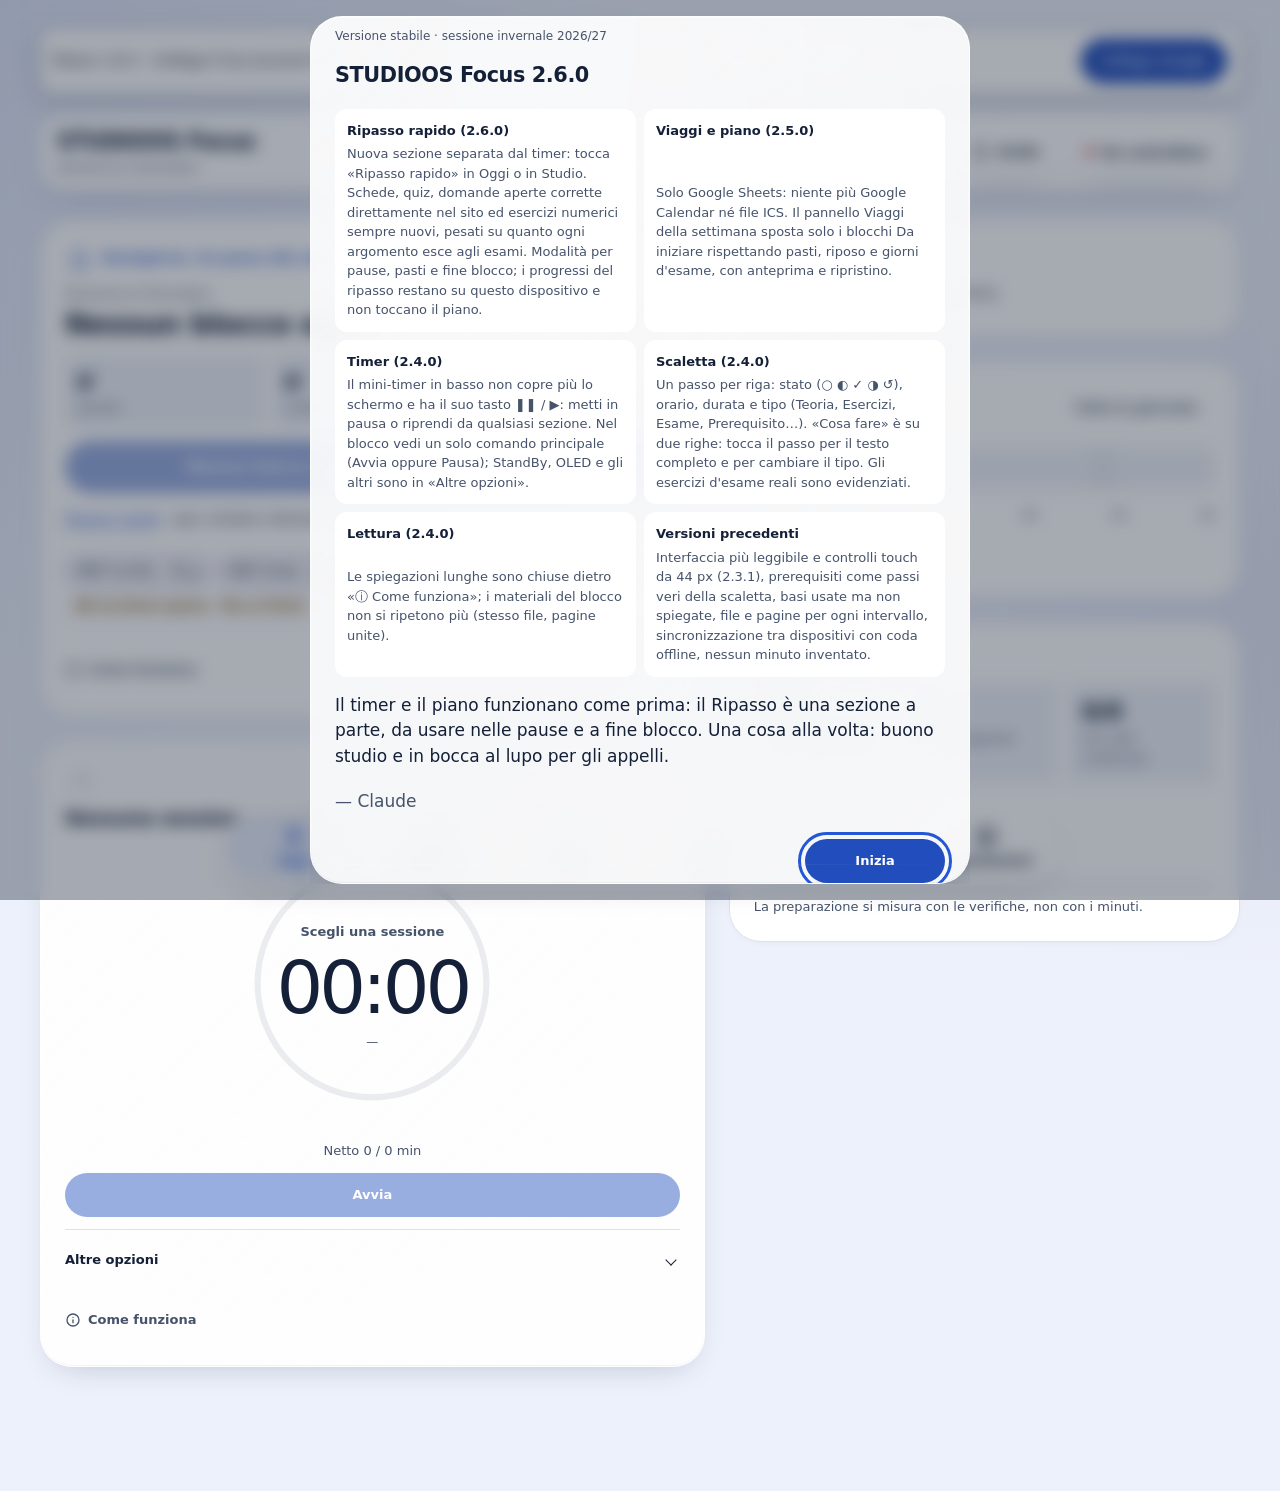
==== commit d9185a9d: "Refine Focus materials, study motion and PWA icon" ====
--- a/index.html
+++ b/index.html
@@ -2,7 +2,7 @@
 <html lang="it">
 <head>
 <meta charset="utf-8">
-<meta name="viewport" content="width=device-width, initial-scale=1, viewport-fit=cover">
+<meta name="viewport" content="width=device-width, initial-scale=1, viewport-fit=cover, interactive-widget=resizes-content">
 <meta name="color-scheme" content="light dark">
 <meta name="apple-mobile-web-app-capable" content="yes">
 <meta name="apple-mobile-web-app-status-bar-style" content="black-translucent">
--- a/tokens.css
+++ b/tokens.css
@@ -1,12 +1,12 @@
 /* STUDIOOS Focus · presentation tokens. No runtime dependency or remote font. */
 :root {
-  --surface-canvas: #f1eee4;
-  --surface-card: #fdfbf5;
-  --surface-inset: #eae8de;
-  --text-primary: #162a25;
-  --text-secondary: #41574e;
-  --text-tertiary: #465c52;
-  --accent-primary: #006254;
+  --surface-canvas: #edf1fb;
+  --surface-card: #fff;
+  --surface-inset: #f0f3f9;
+  --text-primary: #142038;
+  --text-secondary: #46536b;
+  --text-tertiary: #526079;
+  --accent-primary: #2457d5;
   --ok: #216f48;
   --warn: #875207;
   --bad: #b52635;
@@ -32,21 +32,23 @@
   --glass-panel-bg: color-mix(in srgb, var(--surface-card) calc(84% + var(--glass-tint) * 12%), transparent);
   --glass-border: #ffffffa6;
   --glass-edge: var(--glass-border);
-  --glass-highlight: #ffffff36;
+  --glass-highlight: #ffffff4d;
   --glass-highlight-soft: #ffffff12;
-  --glass-specular: inset 0 1px 0 #ffffffa6, inset 0 -1px 0 #193b2a17;
-  --glass-shadow: 0 12px 32px -16px #29443552;
-  --line: #d2d8cc;
+  --glass-specular: inset 0 1px 0 #ffffffa6, inset 0 -1px 0 #53617a12;
+  --glass-shadow: 0 12px 32px -16px #16264f47;
+  --line: #dbe2ef;
   --field-edge: color-mix(in srgb, var(--text-secondary) 72%, var(--surface-card));
-  --depth-1: 0 3px 12px -8px #2944352b;
-  --depth-2: 0 12px 32px -16px #29443541;
-  --depth-3: 0 24px 64px -20px #162a2552;
+  --depth-1: 0 3px 12px -8px #203a6426;
+  --depth-2: 0 12px 32px -16px #16264f47;
+  --depth-3: 0 24px 64px -20px #14203852;
   --radius-12: 12px;
   --radius-18: 18px;
   --radius-24: 24px;
   --radius-32: 32px;
   --radius-outer: var(--radius-32);
   --radius-inner: var(--radius-12);
+  --radius-nested: max(var(--space-4), calc(var(--radius-outer) - var(--pad-card) - 1px));
+  --corner-panel: squircle;
   --space-4: 4px;
   --space-8: 8px;
   --space-12: 12px;
@@ -71,12 +73,6 @@
   --duration-sheet: 450ms;
   --ease-spring: var(--spring-snappy);
   --ease-sheet: var(--spring-smooth);
-  --motion-feedback-time: 120ms;
-  --motion-reveal-time: var(--duration-fast);
-  --motion-overlay-time: var(--duration-control);
-  --motion-quiet-ease: var(--spring-smooth);
-  --motion-breath-time: 8s;
-  --motion-loading-time: 1.4s;
   --z-base: 1;
   --z-sticky: 10;
   --z-floating-glass: 50;
@@ -89,7 +85,7 @@
   --mute: var(--text-secondary);
   --acc: var(--accent-primary);
   --tint: var(--acc);
-  --action-bg: color-mix(in srgb, var(--tint) 82%, #162a25);
+  --action-bg: color-mix(in srgb, var(--tint) 82%, #132448);
   --action-ink: #fff;
   --r-card: var(--radius-outer);
   --r-inner: var(--radius-inner);
@@ -109,21 +105,21 @@
 }
 
 :root.dark {
-  --surface-canvas: #111a16;
-  --surface-card: #1a2720;
-  --surface-inset: #223329;
-  --text-primary: #edf3e9;
-  --text-secondary: #bacbbf;
-  --text-tertiary: #aec2b5;
-  --accent-primary: #86ddbe;
+  --surface-canvas: #101724;
+  --surface-card: #1b2535;
+  --surface-inset: #253145;
+  --text-primary: #edf2ff;
+  --text-secondary: #b4c1d8;
+  --text-tertiary: #b4c1d8;
+  --accent-primary: #a8bfff;
   --glass-clear: 68%;
   --glass-range: 22%;
-  --glass-border: #d5f8e344;
-  --glass-highlight: #c0edd105;
-  --glass-highlight-soft: #c0edd102;
-  --glass-specular: inset 0 1px 0 #bedbcd38, inset 0 -1px 0 #080e0bb3;
+  --glass-border: #ffffff36;
+  --glass-highlight: #ffffff05;
+  --glass-highlight-soft: #ffffff02;
+  --glass-specular: inset 0 1px 0 #ffffff36, inset 0 -1px 0 #0003;
   --glass-shadow: 0 12px 32px -16px #0009;
-  --line: #394d42;
+  --line: #3e4e68;
   --ok: #7bd4a3;
   --warn: #f1bc73;
   --bad: #ff9eaa;
@@ -134,7 +130,7 @@
   --OOP: #a0c6ff;
   --RETI: #b6db8d;
   --action-bg: var(--tint);
-  --action-ink: #102a21;
+  --action-ink: #101b30;
   --depth-1: 0 3px 12px -8px #0006;
   --depth-2: 0 12px 32px -16px #0009;
   --depth-3: 0 24px 64px -20px #000b;
@@ -144,21 +140,21 @@
 
 @media (prefers-color-scheme: dark) {
   :root:not(.light, [data-theme="light"]) {
-    --surface-canvas: #111a16;
-    --surface-card: #1a2720;
-    --surface-inset: #223329;
-    --text-primary: #edf3e9;
-    --text-secondary: #bacbbf;
-    --text-tertiary: #aec2b5;
-    --accent-primary: #86ddbe;
+    --surface-canvas: #101724;
+    --surface-card: #1b2535;
+    --surface-inset: #253145;
+    --text-primary: #edf2ff;
+    --text-secondary: #b4c1d8;
+    --text-tertiary: #b4c1d8;
+    --accent-primary: #a8bfff;
     --glass-clear: 68%;
     --glass-range: 22%;
-    --glass-border: #d5f8e344;
-    --glass-highlight: #c0edd105;
-    --glass-highlight-soft: #c0edd102;
-    --glass-specular: inset 0 1px 0 #bedbcd38, inset 0 -1px 0 #080e0bb3;
+    --glass-border: #ffffff36;
+    --glass-highlight: #ffffff05;
+    --glass-highlight-soft: #ffffff02;
+    --glass-specular: inset 0 1px 0 #ffffff36, inset 0 -1px 0 #0003;
     --glass-shadow: 0 12px 32px -16px #0009;
-    --line: #394d42;
+    --line: #3e4e68;
     --ok: #7bd4a3;
     --warn: #f1bc73;
     --bad: #ff9eaa;
@@ -169,7 +165,7 @@
     --OOP: #a0c6ff;
     --RETI: #b6db8d;
     --action-bg: var(--tint);
-    --action-ink: #102a21;
+    --action-ink: #101b30;
     --depth-1: 0 3px 12px -8px #0006;
     --depth-2: 0 12px 32px -16px #0009;
     --depth-3: 0 24px 64px -20px #000b;
--- a/refinement.css
+++ b/refinement.css
@@ -60,14 +60,54 @@
 @supports (backdrop-filter:url("#ui-glass-lens")){
   @media (prefers-reduced-motion:no-preference){
     /* Use one live lens during interaction. The hidden or covered control needs no SVG pass. */
-    .glass:where(.ui-glass-lens-ready:not(:has(body.rm, body.oled, #standby.on, .sheet.on, .rel-dialog[open], .ui-glass-dialog:popover-open))) #island:where(.on),
-    .glass:where(.ui-glass-lens-ready:not(:has(body.rm, body.oled, #standby.on, .sheet.on, .rel-dialog[open], .ui-glass-dialog:popover-open, #island.on))) #tabbar:where(:focus-within, .nav-scrub){
-      backdrop-filter:url("#ui-glass-lens") blur(14px) saturate(var(--glass-saturation));
+    .glass:where(.ui-glass-lens-ready:not([data-lg-phase="work"], :has(body.rm, body.oled, #standby.on, .sheet.on, .rel-dialog[open], .ui-glass-dialog:popover-open))) #island:where(.on),
+    .glass:where(.ui-glass-lens-ready:not([data-lg-phase="work"], :has(body.rm, body.oled, #standby.on, .sheet.on, .rel-dialog[open], .ui-glass-dialog:popover-open, #island.on))) #tabbar:where(:focus-within, .nav-scrub){
+      backdrop-filter:blur(6px) saturate(var(--glass-saturation)) url("#ui-glass-lens");
     }
   }
 }
 .glass :is(#focusCard,.top).ui-glass-offscreen,.glass #island:not(.on){-webkit-backdrop-filter:none;backdrop-filter:none}
 .glass :is(#focusCard,.top).ui-glass-offscreen::before,.glass #island:not(.on)::before{content:none}
+
+/* A wider optical rim on floating controls follows the existing pointer light.
+   The mask leaves the centre clear, including when SVG filters are unavailable. */
+.glass :is(#tabbar,#island)::before {
+  padding: 2px;
+  background:
+    radial-gradient(ellipse at var(--ui-light-x, 30%) var(--ui-light-y, 0%), var(--glass-border), transparent 54%),
+    linear-gradient(150deg, transparent 48%, var(--glass-highlight-soft) 72%, var(--glass-edge));
+}
+
+/* During work, remove moving light from the reading plane and navigation. */
+.glass:where([data-lg-phase="work"]) :is(#focusCard,.top,#tabbar,#island) {
+  background: var(--glass-material-bg);
+}
+
+.glass[data-lg-phase="work"] :is(#focusCard,.top,#tabbar,#island)::before,
+.glass body.oled #focusCard::before {
+  content: none;
+}
+
+.glass body.oled #focusCard {
+  background: #000;
+  box-shadow: none;
+  -webkit-backdrop-filter: none;
+  backdrop-filter: none;
+}
+
+.card :is(.tdkpi>div,.progress-grid>.coverage-metric,.kpis>.kpi) {
+  border-radius: var(--radius-nested);
+}
+
+@supports (corner-shape: squircle) {
+  :is(.card,.top,.sess,.prop,.kpi,.coverage-metric,.steps li,.tdkpi>div,.sheet>div,.rel-card,.ui-glass-dialog,.top .chips.lg-popover) {
+    corner-shape: var(--corner-panel);
+  }
+
+  .glass :is(#focusCard,.top,.sheet>div,.rel-card,.ui-glass-dialog)::before {
+    corner-shape: inherit;
+  }
+}
 
 /* Fixed dock: original JS owns the spring-driven indicator geometry. */
 #tabbar{position:fixed;z-index:var(--z-floating-glass);left:max(12px,env(safe-area-inset-left));right:max(12px,env(safe-area-inset-right));bottom:max(16px,env(safe-area-inset-bottom));display:flex;isolation:isolate;gap:4px;padding:6px;margin:0 auto;width:min(840px,calc(100% - 24px));max-width:100%;border:1px solid var(--line);border-radius:9999px;box-shadow:var(--soft-shadow)}
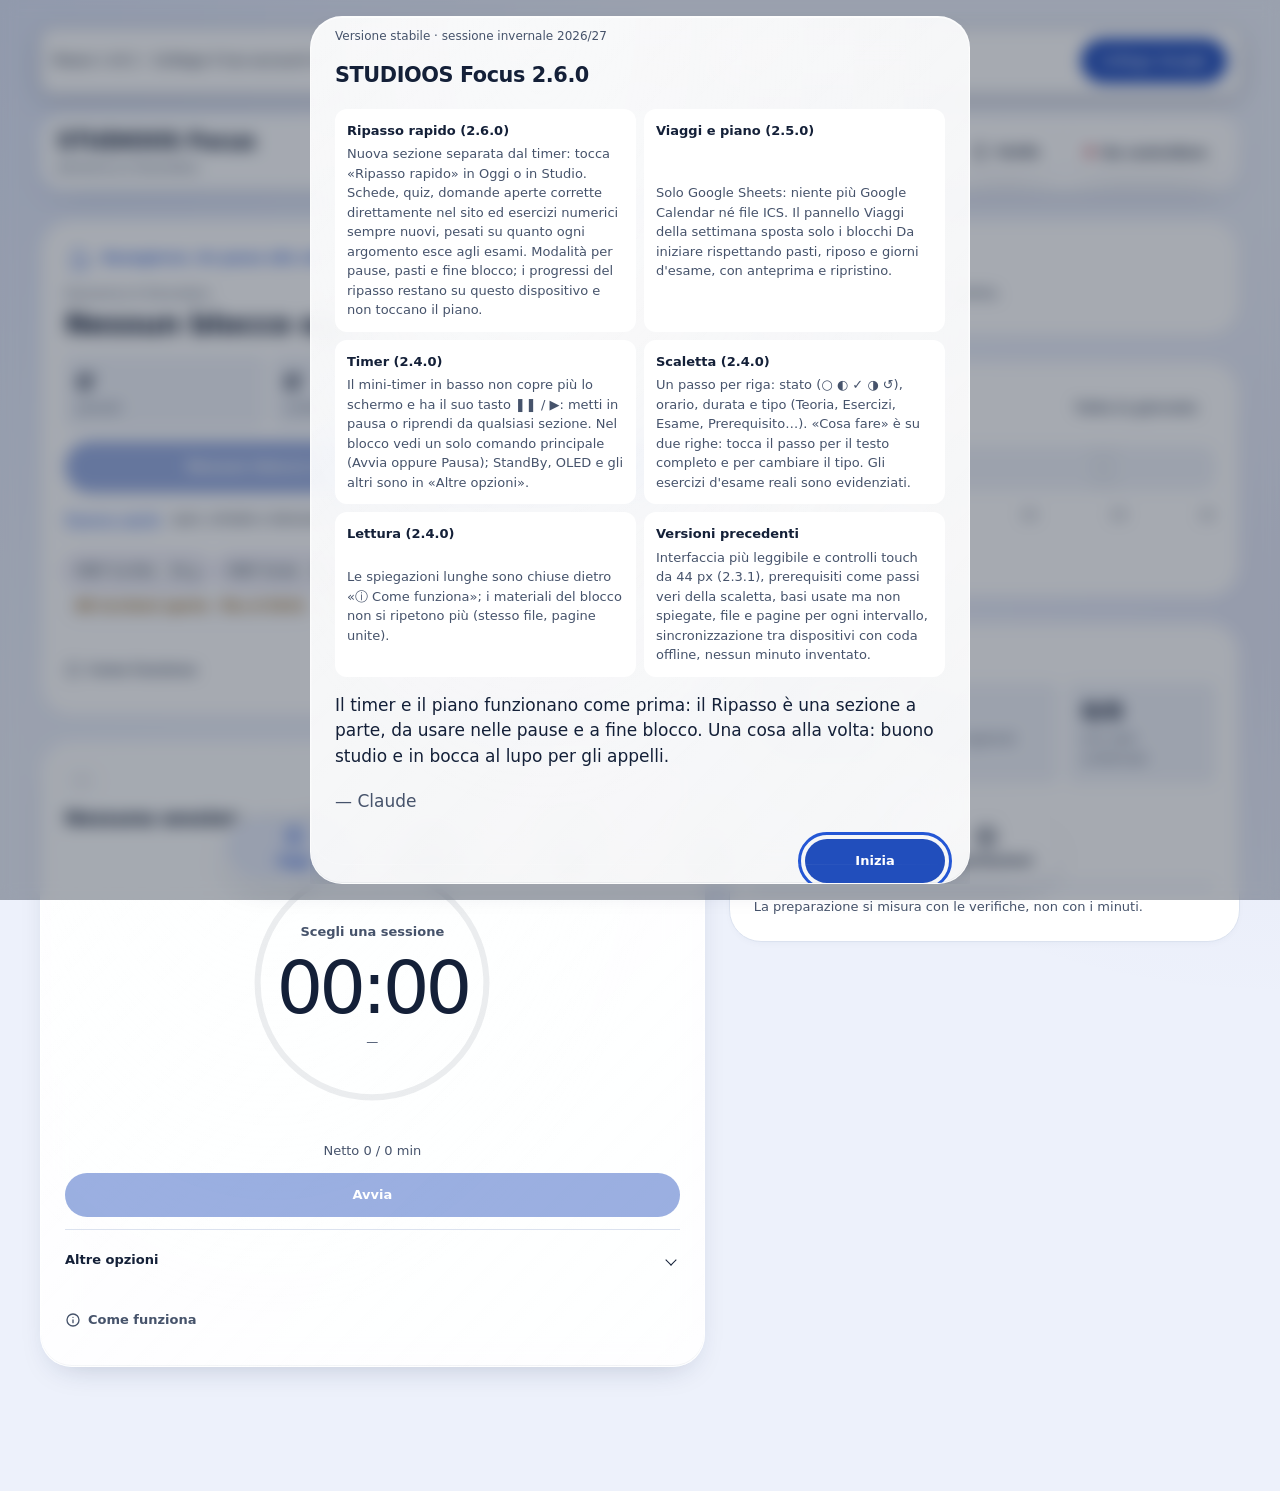
==== commit 09bf3e1e: "Keep viewport compatible with WebKit and announce picker status" ====
--- a/index.html
+++ b/index.html
@@ -2,7 +2,7 @@
 <html lang="it">
 <head>
 <meta charset="utf-8">
-<meta name="viewport" content="width=device-width, initial-scale=1, viewport-fit=cover, interactive-widget=resizes-content">
+<meta name="viewport" content="width=device-width, initial-scale=1, viewport-fit=cover">
 <meta name="color-scheme" content="light dark">
 <meta name="apple-mobile-web-app-capable" content="yes">
 <meta name="apple-mobile-web-app-status-bar-style" content="black-translucent">
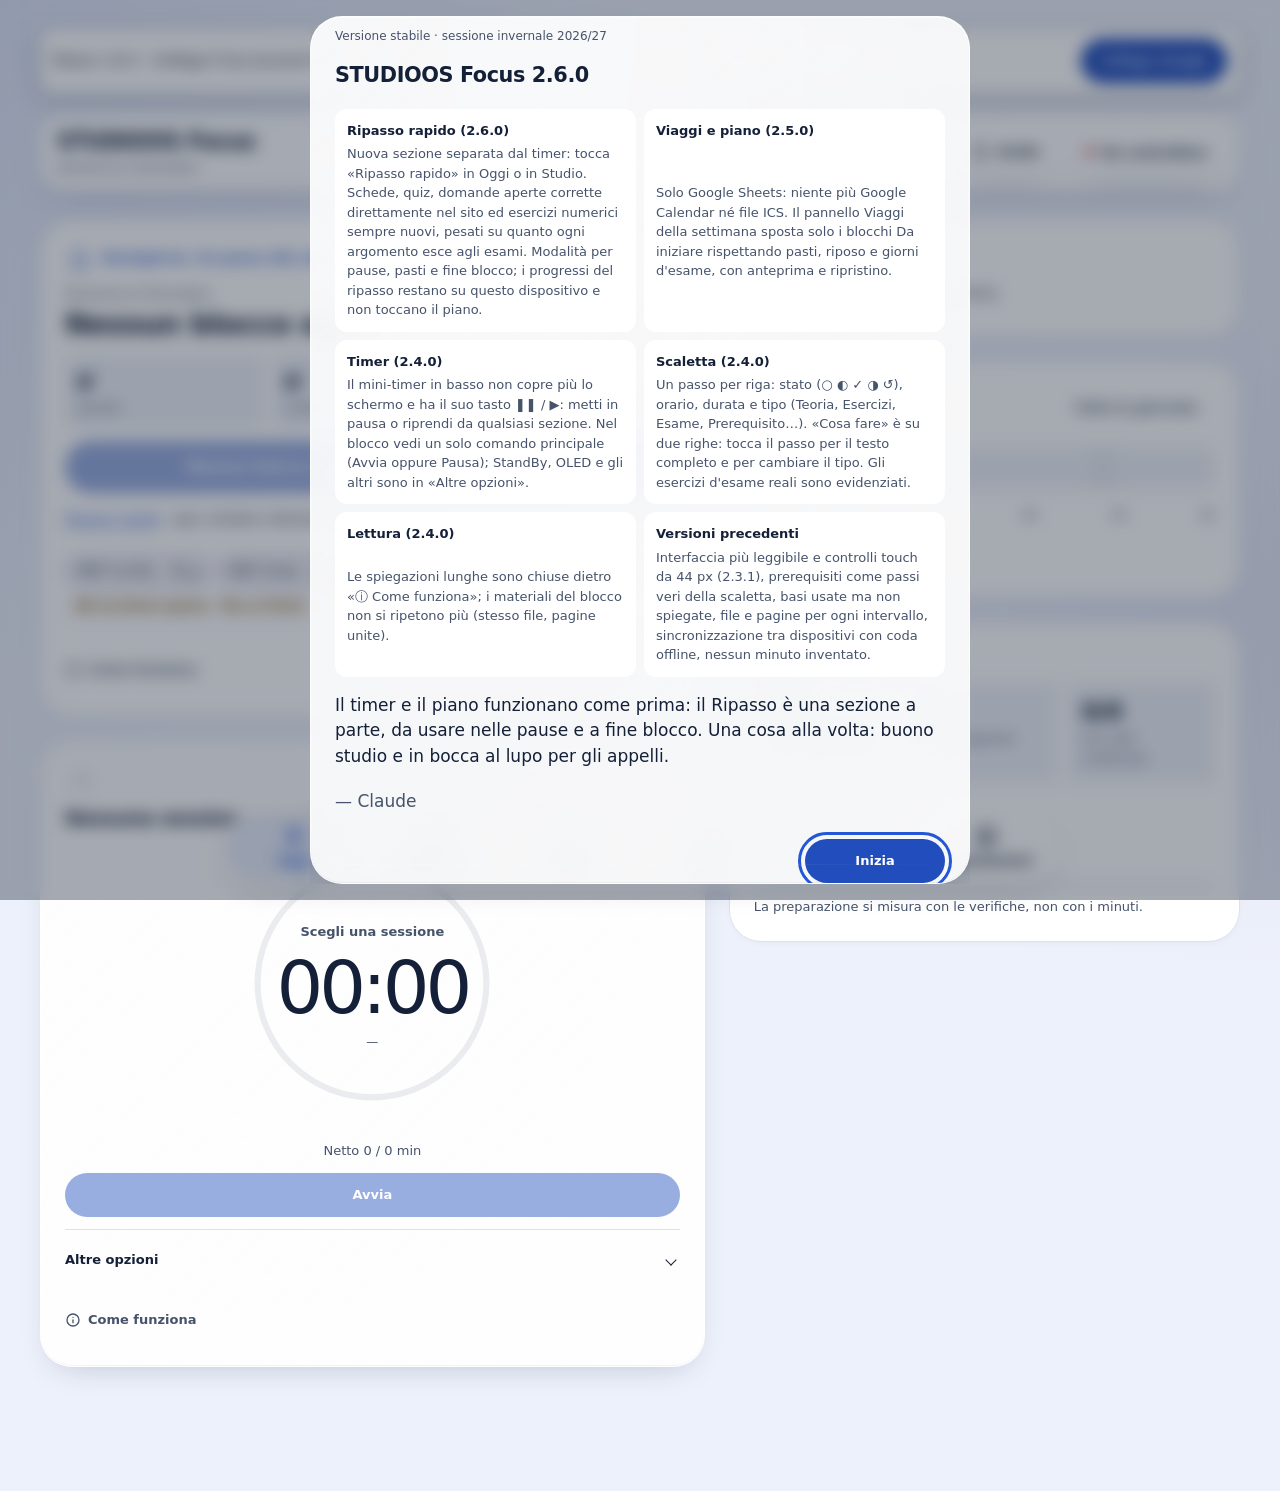
==== commit af41026e: "fix: preserve worker cache assets and numeric build contract" ====
--- a/index.html
+++ b/index.html
@@ -237,6 +237,7 @@
 
 <!-- ================= PIANO (tutor e ridistribuzione) ================= -->
 <section class="view" id="v-piano" role="tabpanel" aria-labelledby="t-piano">
+  <article class="card"><div class="row"><div class="sp"><span class="eyebrow">Intelligence · AUDIT</span><h2>Assistente privato</h2></div><a class="btn" href="intelligence/index.html">Apri</a></div><p class="small mute">Tutor, Inbox e audit in un servizio Google privato. Richiede Internet e la configurazione del backend; nessuna modifica del piano.</p></article>
   <article class="card"><span class="eyebrow">Il piano resta il riferimento</span><h2>Il tuo piano, aggiornato</h2><details class="ui-glass-details"><summary>Regole e quote del piano</summary><div id="planRules" class="small"></div></details><p class="small mute">Il piano cambia solo con una proposta che approvi tu.</p><button class="btn" id="pDraft">Prepara richiesta di recupero</button><p class="small mute">Somma i minuti mancanti dei blocchi passati e prepara la richiesta qui sotto: puoi modificarla prima di inviarla.</p></article>
   <article class="card"><div class="row"><h2 class="sp">Tutor e ridistribuzione</h2><button class="btn" id="pReload">Aggiorna</button></div>
     <details class="ui-glass-details"><summary>Come arrivano le proposte</summary><p class="small mute" id="pInfo">Proposte e domande del tutor. Con «Approva» la modifica entra nel piano entro un'ora, se rispetta pasti, pause e limiti.</p></details>
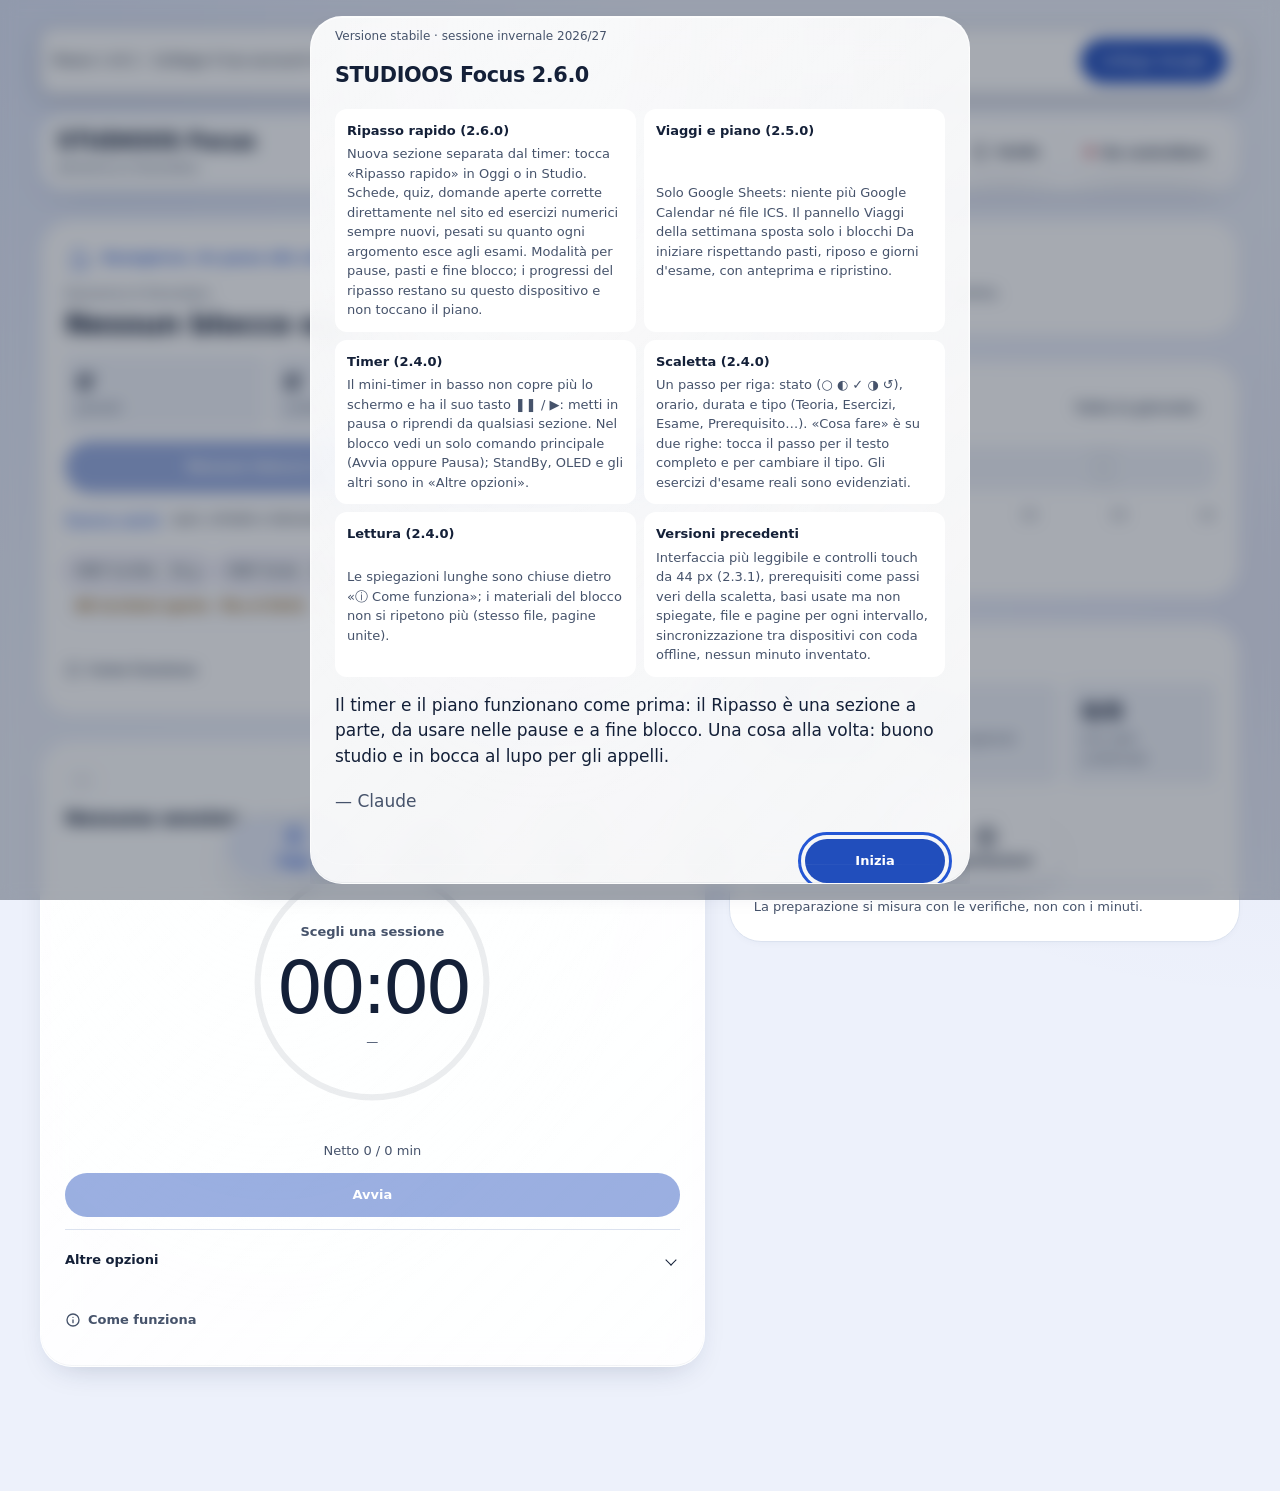
==== commit 8b9434c0: "Integrate Intelligence panel directly into Piano view, retain private authentication" ====
--- a/index.html
+++ b/index.html
@@ -237,7 +237,7 @@
 
 <!-- ================= PIANO (tutor e ridistribuzione) ================= -->
 <section class="view" id="v-piano" role="tabpanel" aria-labelledby="t-piano">
-  <article class="card"><div class="row"><div class="sp"><span class="eyebrow">Intelligence · AUDIT</span><h2>Assistente privato</h2></div><a class="btn" href="intelligence/index.html">Apri</a></div><p class="small mute">Tutor, Inbox e audit in un servizio Google privato. Richiede Internet e la configurazione del backend; nessuna modifica del piano.</p></article>
+  <article class="card" id="intelligenceFocus"><div class="row"><div class="sp"><span class="eyebrow">Intelligence · AUDIT</span><h2>Assistente di studio</h2></div><a class="btn" id="intPrivate" href="intelligence/index.html">Apri Tutor</a></div><p class="small mute" id="intFresh" role="status">In attesa dei dati Focus.</p><div id="intMetrics" class="row" aria-live="polite"></div><div id="intMessages" aria-live="polite"></div><details class="ui-glass-details"><summary>Connessione privata e limiti</summary><p class="small mute">Analisi locale dai dati già caricati da Focus, senza chiamate Groq aggiuntive. Tutor e Inbox completa si aprono nella web app Google autenticata. Nessun aggiornamento del piano da questo pannello.</p><a class="btn" href="intelligence/index.html">Configura il Tutor</a></details></article>
   <article class="card"><span class="eyebrow">Il piano resta il riferimento</span><h2>Il tuo piano, aggiornato</h2><details class="ui-glass-details"><summary>Regole e quote del piano</summary><div id="planRules" class="small"></div></details><p class="small mute">Il piano cambia solo con una proposta che approvi tu.</p><button class="btn" id="pDraft">Prepara richiesta di recupero</button><p class="small mute">Somma i minuti mancanti dei blocchi passati e prepara la richiesta qui sotto: puoi modificarla prima di inviarla.</p></article>
   <article class="card"><div class="row"><h2 class="sp">Tutor e ridistribuzione</h2><button class="btn" id="pReload">Aggiorna</button></div>
     <details class="ui-glass-details"><summary>Come arrivano le proposte</summary><p class="small mute" id="pInfo">Proposte e domande del tutor. Con «Approva» la modifica entra nel piano entro un'ora, se rispetta pasti, pause e limiti.</p></details>
@@ -393,5 +393,6 @@
 </script>
 <script src="travel.js"></script>
 <script src="travel-ui.js"></script>
+<script src="intelligence/focus.js"></script>
 </body>
 </html>
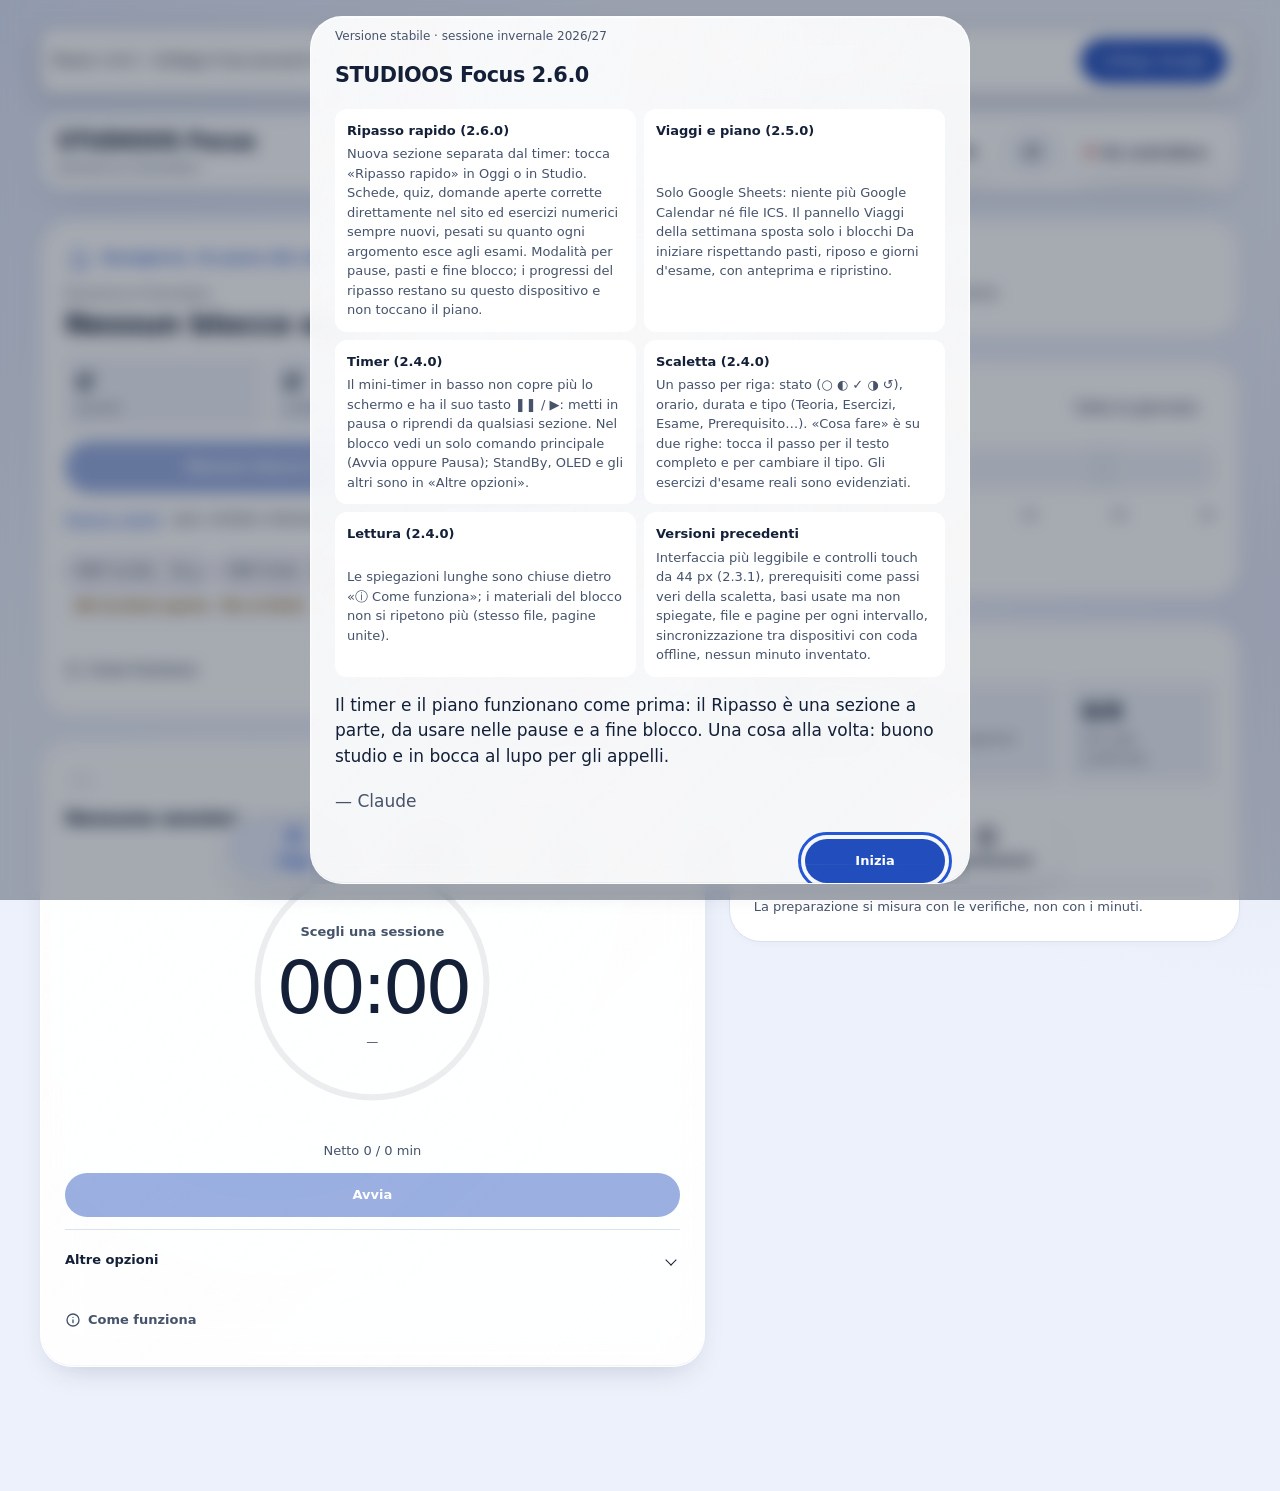
==== commit 37edc9f2: "Intelligence 0.6: shared assistant access and study analytics, reviewed additive rollout" ====
--- a/index.html
+++ b/index.html
@@ -48,6 +48,7 @@
 <header class="top">
   <div class="brand"><h1>STUDIOOS Focus</h1><span id="todayLbl">Sessione invernale 2026/27</span></div>
   <button type="button" class="btn ui-glass-guide-open" popovertarget="ui-glass-guide"><svg aria-hidden="true" focusable="false" viewBox="0 0 24 24" width="20" height="20" fill="none" stroke="currentColor" stroke-width="2" stroke-linecap="round" stroke-linejoin="round"><circle cx="12" cy="12" r="9"/><path d="M12 16v-4M12 8h.01"/></svg><span>Guida</span></button>
+  <a class="btn" id="ui-glass-intelligence-global" href="intelligence/index.html" aria-label="Apri assistente Intelligence">AI</a>
   <div class="chips" aria-label="Stato dei collegamenti">
     <span id="cSh" class="pill">Sheets …</span><span id="cDb" class="pill">Archivio …</span><span id="cQ" class="pill warn" hidden></span><span id="cSync" class="pill"><i class="syncdot" id="syncDot"></i><span id="syncTxt">Sync</span></span>
   </div>
@@ -165,6 +166,7 @@
 
 <!-- ================= SETTIMANA ================= -->
 <section class="view" id="v-settimana" role="tabpanel" aria-labelledby="t-settimana">
+  <article class="card"><span class="eyebrow">Intelligence · dati registrati</span><h2>Studio e verifiche</h2><div id="ui-glass-intelligence-chart" aria-live="polite"></div><p class="small mute">Ore confermate ≠ voto. Le verifiche facoltative e gli esiti AI sono conservati nell’arena privata.</p><a class="btn" id="ui-glass-intelligence-quest" href="intelligence/index.html">Apri Knowledge Quest</a></article>
   <article class="card learning-card" aria-labelledby="learningTitle">
     <div class="row"><div class="sp"><span class="eyebrow">Quello che hai fatto davvero</span><h2 id="learningTitle">Il tuo ritmo</h2></div><button class="btn ghost" id="studyContext">Copia contesto per il tutor</button></div>
     <p class="small mute" id="learningInfo"></p><div id="learningKpis" class="kpis"></div>
